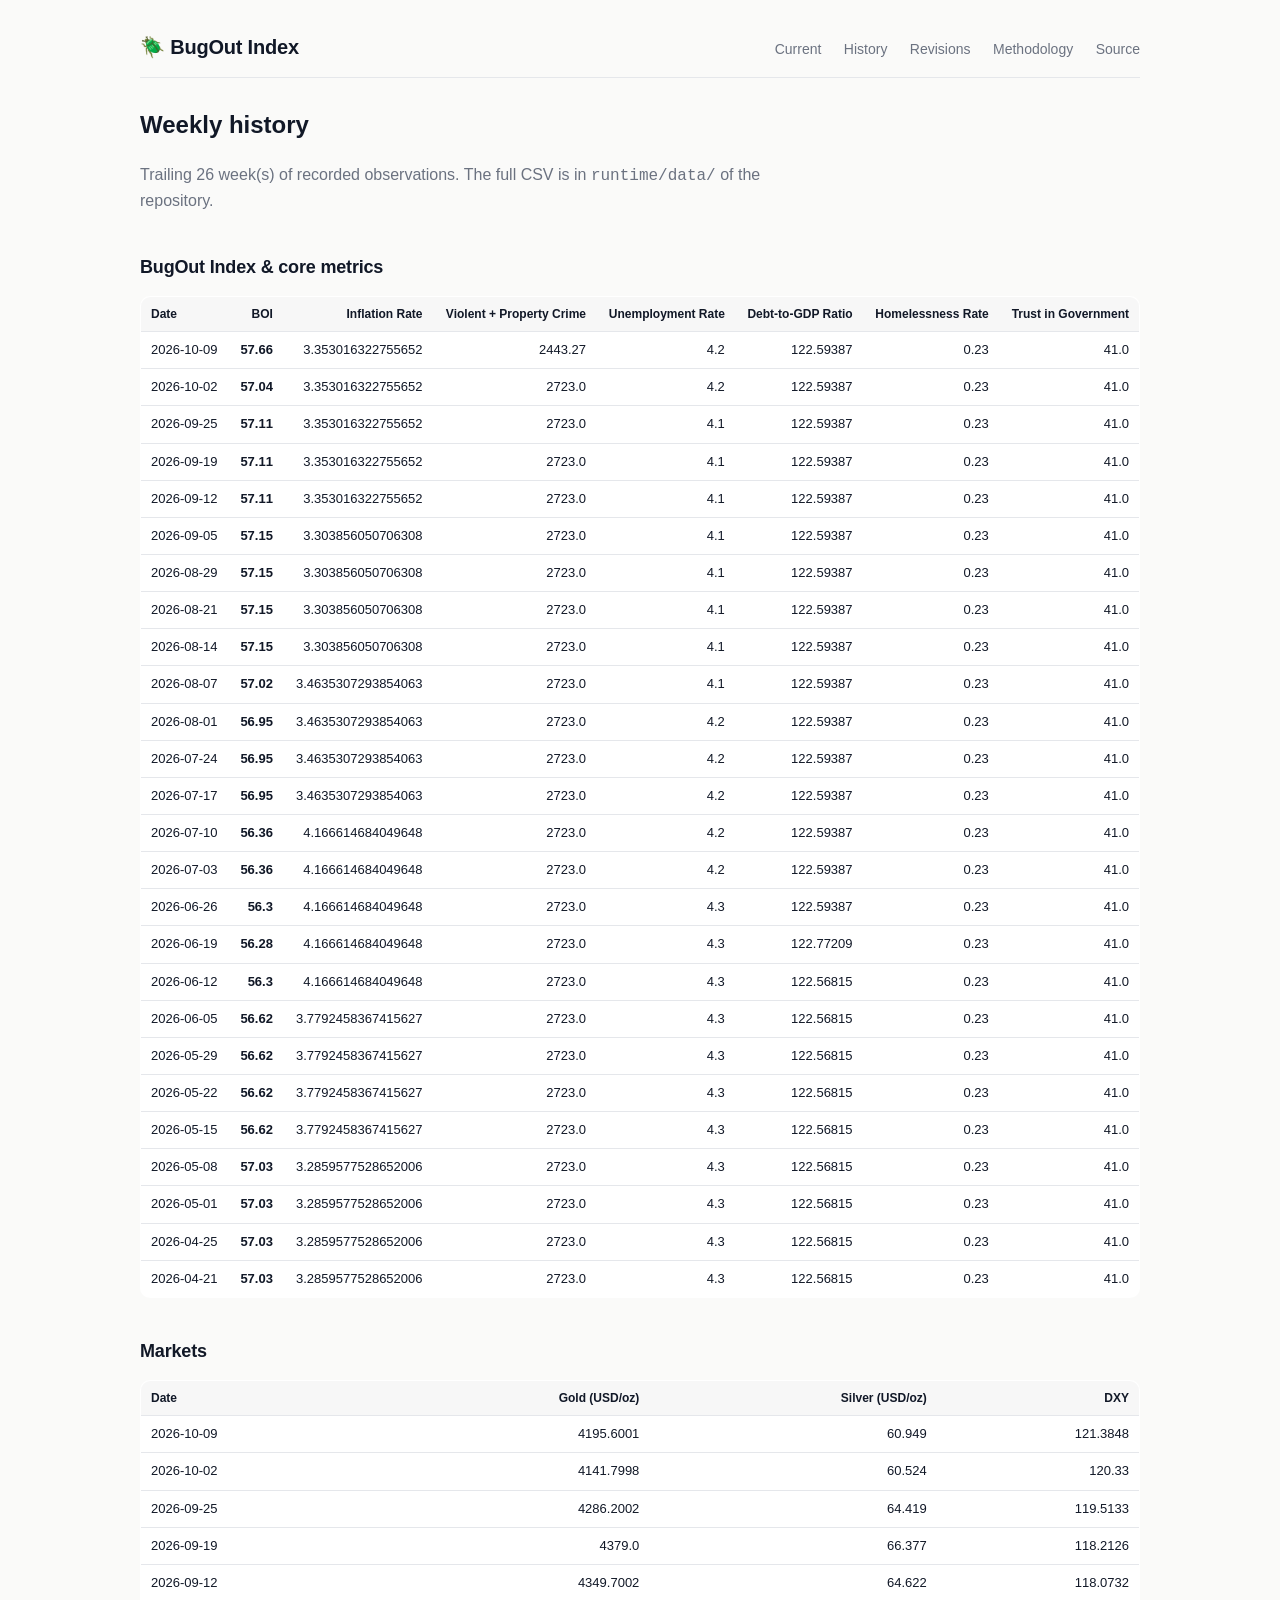
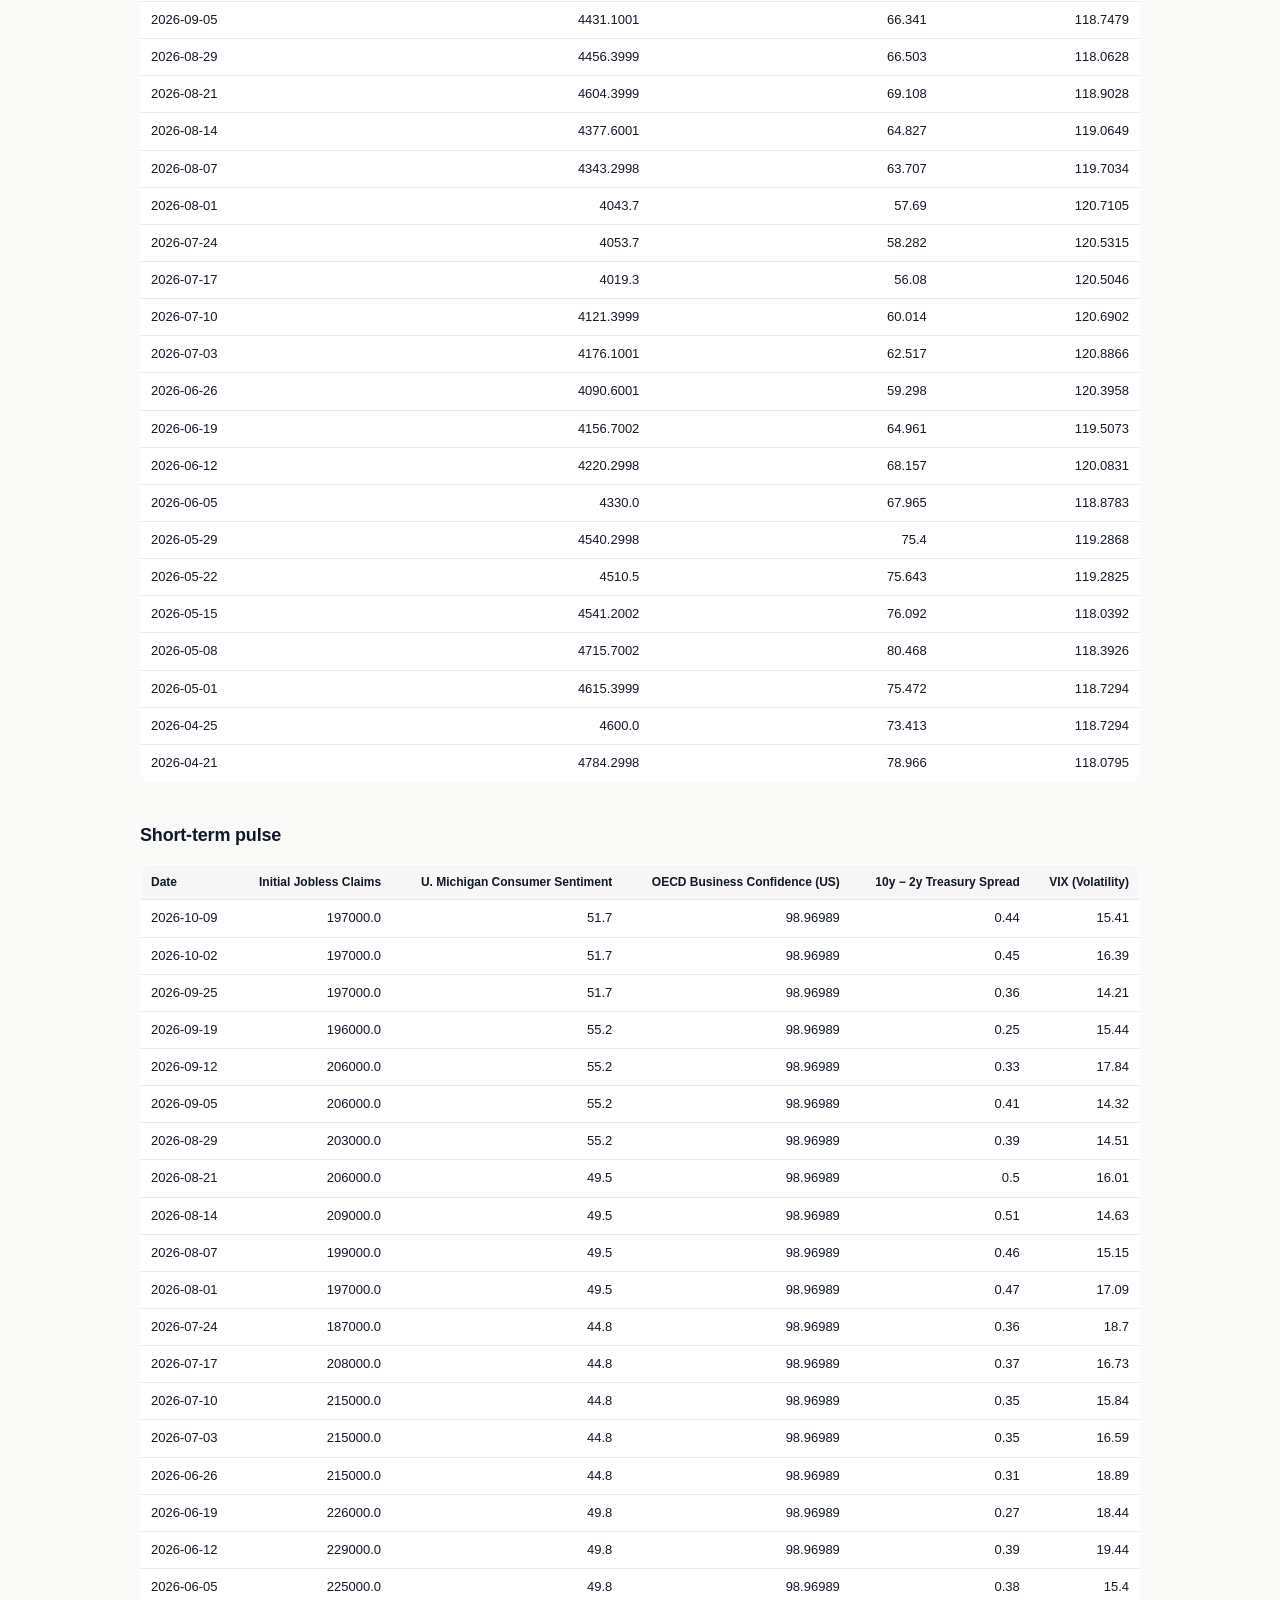
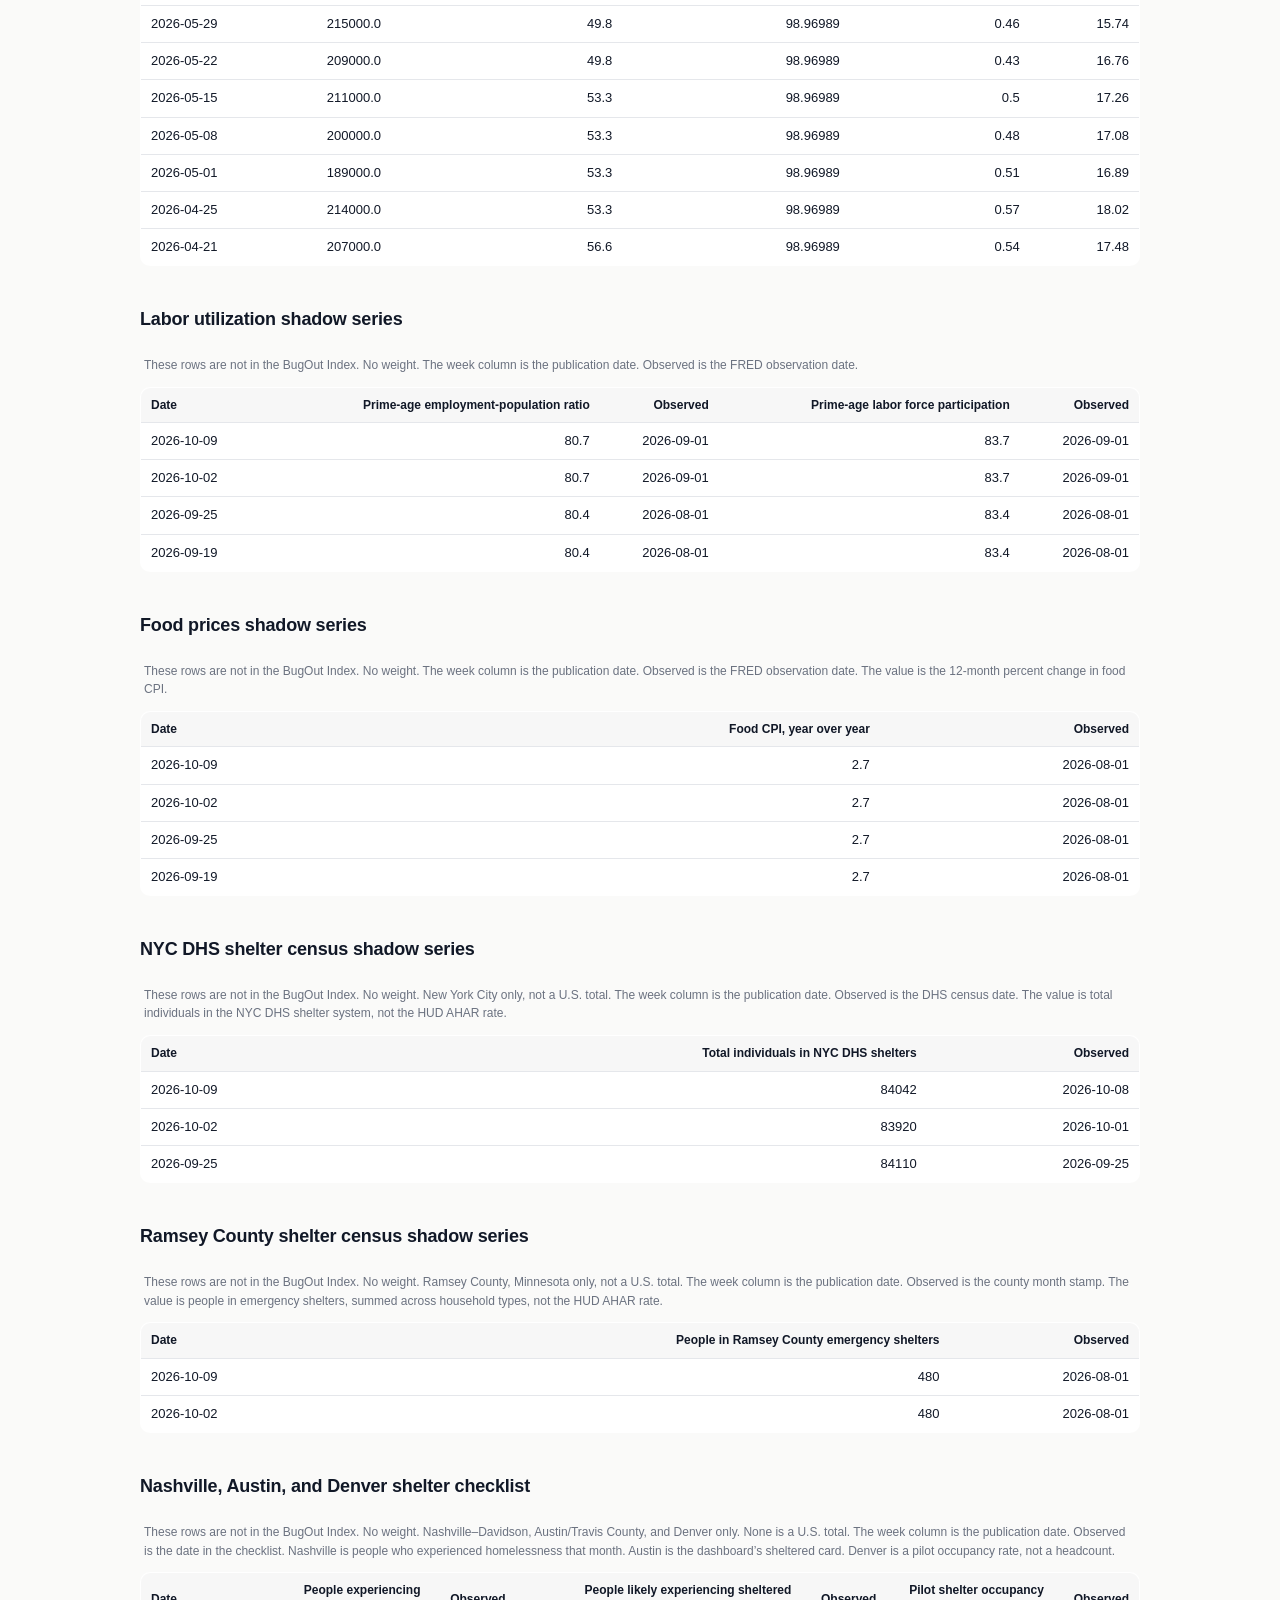
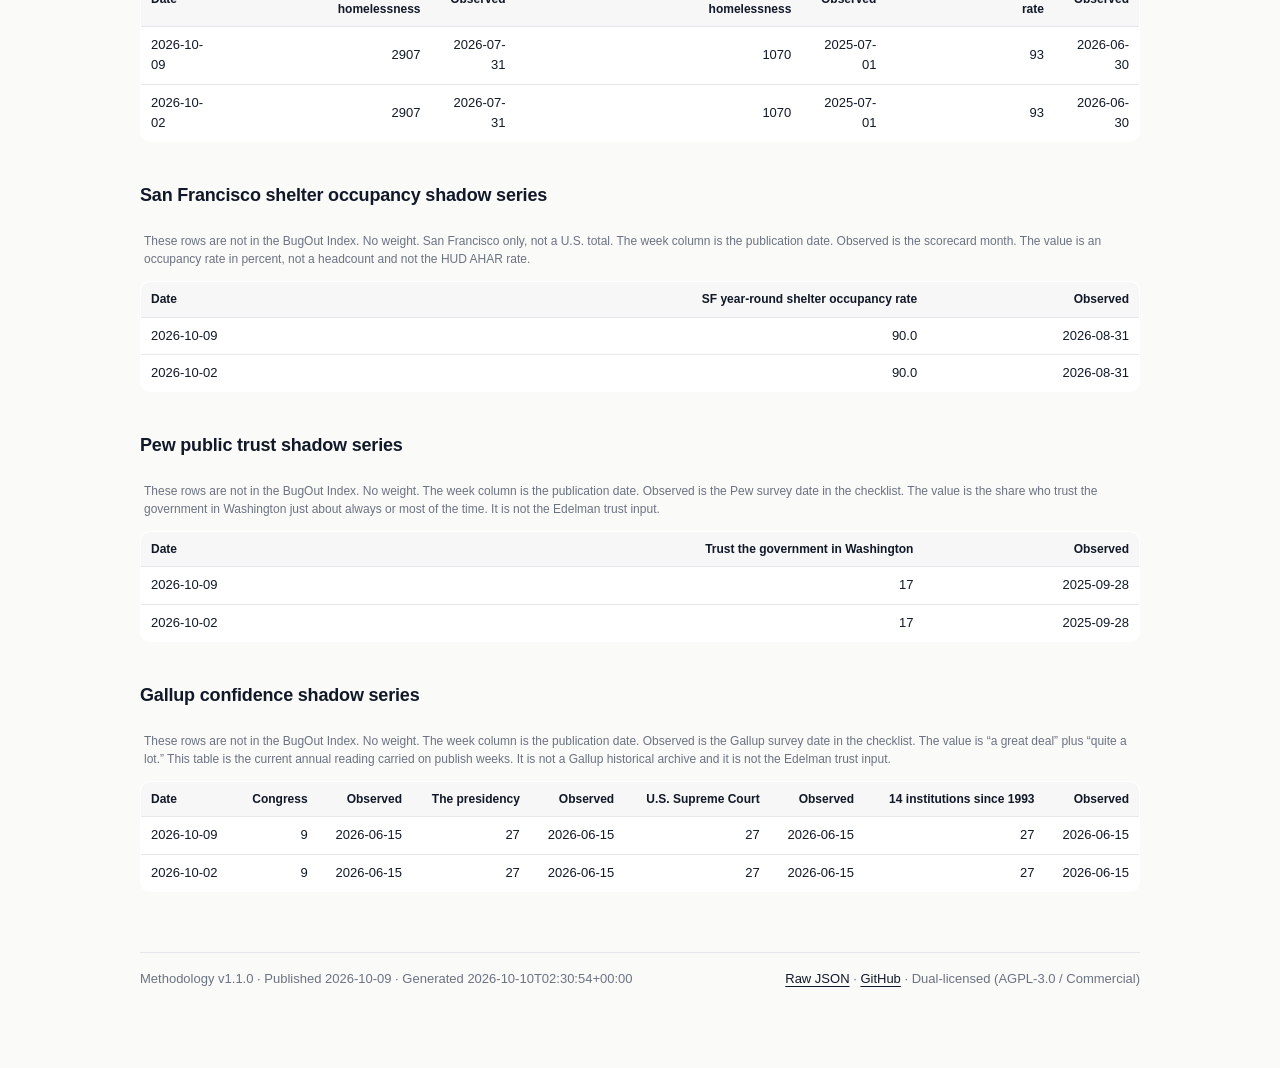
==== docs/history.html @ 93e22547 "weekly: BugOut Index update for 2026-10-09" ====
<!doctype html>
<html lang="en">
<head>
  <meta charset="utf-8">
  <meta name="viewport" content="width=device-width, initial-scale=1">
  <!-- Google tag (gtag.js) -->
  <script async src="https://www.googletagmanager.com/gtag/js?id=G-4HHEH8RGHD"></script>
  <script>
    window.dataLayer = window.dataLayer || [];
    function gtag(){dataLayer.push(arguments);}
    gtag('js', new Date());

    gtag('config', 'G-4HHEH8RGHD');
  </script>
  <title>BugOut Index — History</title>
  <meta name="description" content="The BugOut Index — a weekly directional reading of how hard six published U.S. statistics are pressing, relative to fixed endpoints. Not a forecast.">
  <link rel="stylesheet" href="./assets/style.css">
</head>
<body>
  <div class="wrap">
    <header class="site">
      <h1><a href="./index.html" style="text-decoration:none">🪲 BugOut Index</a></h1>
      <nav>
        <a href="./index.html">Current</a>
        <a href="./history.html">History</a>
        <a href="./revisions.html">Revisions</a>
        <a href="./methodology.html">Methodology</a>
        <a href="https://github.com/adammontville/bugoutindex">Source</a>
      </nav>
    </header>

<h2 style="margin-top:0">Weekly history</h2>
<p style="color:var(--muted);max-width:70ch">
  Trailing 26 week(s) of recorded observations. The full CSV is in
  <code>runtime/data/</code> of the repository.
</p>

<div class="section-title"><h3>BugOut Index &amp; core metrics</h3></div>
<div style="overflow-x:auto">
<table class="hx">
  <thead>
    <tr>
      <th>Date</th>
      <th>BOI</th>
        <th>Inflation Rate</th>
        <th>Violent + Property Crime</th>
        <th>Unemployment Rate</th>
        <th>Debt-to-GDP Ratio</th>
        <th>Homelessness Rate</th>
        <th>Trust in Government</th>
    </tr>
  </thead>
  <tbody>
      <tr>
        <td>2026-10-09</td>
        <td><strong>57.66</strong></td>
          <td>3.353016322755652</td>
          <td>2443.27</td>
          <td>4.2</td>
          <td>122.59387</td>
          <td>0.23</td>
          <td>41.0</td>
      </tr>
      <tr>
        <td>2026-10-02</td>
        <td><strong>57.04</strong></td>
          <td>3.353016322755652</td>
          <td>2723.0</td>
          <td>4.2</td>
          <td>122.59387</td>
          <td>0.23</td>
          <td>41.0</td>
      </tr>
      <tr>
        <td>2026-09-25</td>
        <td><strong>57.11</strong></td>
          <td>3.353016322755652</td>
          <td>2723.0</td>
          <td>4.1</td>
          <td>122.59387</td>
          <td>0.23</td>
          <td>41.0</td>
      </tr>
      <tr>
        <td>2026-09-19</td>
        <td><strong>57.11</strong></td>
          <td>3.353016322755652</td>
          <td>2723.0</td>
          <td>4.1</td>
          <td>122.59387</td>
          <td>0.23</td>
          <td>41.0</td>
      </tr>
      <tr>
        <td>2026-09-12</td>
        <td><strong>57.11</strong></td>
          <td>3.353016322755652</td>
          <td>2723.0</td>
          <td>4.1</td>
          <td>122.59387</td>
          <td>0.23</td>
          <td>41.0</td>
      </tr>
      <tr>
        <td>2026-09-05</td>
        <td><strong>57.15</strong></td>
          <td>3.303856050706308</td>
          <td>2723.0</td>
          <td>4.1</td>
          <td>122.59387</td>
          <td>0.23</td>
          <td>41.0</td>
      </tr>
      <tr>
        <td>2026-08-29</td>
        <td><strong>57.15</strong></td>
          <td>3.303856050706308</td>
          <td>2723.0</td>
          <td>4.1</td>
          <td>122.59387</td>
          <td>0.23</td>
          <td>41.0</td>
      </tr>
      <tr>
        <td>2026-08-21</td>
        <td><strong>57.15</strong></td>
          <td>3.303856050706308</td>
          <td>2723.0</td>
          <td>4.1</td>
          <td>122.59387</td>
          <td>0.23</td>
          <td>41.0</td>
      </tr>
      <tr>
        <td>2026-08-14</td>
        <td><strong>57.15</strong></td>
          <td>3.303856050706308</td>
          <td>2723.0</td>
          <td>4.1</td>
          <td>122.59387</td>
          <td>0.23</td>
          <td>41.0</td>
      </tr>
      <tr>
        <td>2026-08-07</td>
        <td><strong>57.02</strong></td>
          <td>3.4635307293854063</td>
          <td>2723.0</td>
          <td>4.1</td>
          <td>122.59387</td>
          <td>0.23</td>
          <td>41.0</td>
      </tr>
      <tr>
        <td>2026-08-01</td>
        <td><strong>56.95</strong></td>
          <td>3.4635307293854063</td>
          <td>2723.0</td>
          <td>4.2</td>
          <td>122.59387</td>
          <td>0.23</td>
          <td>41.0</td>
      </tr>
      <tr>
        <td>2026-07-24</td>
        <td><strong>56.95</strong></td>
          <td>3.4635307293854063</td>
          <td>2723.0</td>
          <td>4.2</td>
          <td>122.59387</td>
          <td>0.23</td>
          <td>41.0</td>
      </tr>
      <tr>
        <td>2026-07-17</td>
        <td><strong>56.95</strong></td>
          <td>3.4635307293854063</td>
          <td>2723.0</td>
          <td>4.2</td>
          <td>122.59387</td>
          <td>0.23</td>
          <td>41.0</td>
      </tr>
      <tr>
        <td>2026-07-10</td>
        <td><strong>56.36</strong></td>
          <td>4.166614684049648</td>
          <td>2723.0</td>
          <td>4.2</td>
          <td>122.59387</td>
          <td>0.23</td>
          <td>41.0</td>
      </tr>
      <tr>
        <td>2026-07-03</td>
        <td><strong>56.36</strong></td>
          <td>4.166614684049648</td>
          <td>2723.0</td>
          <td>4.2</td>
          <td>122.59387</td>
          <td>0.23</td>
          <td>41.0</td>
      </tr>
      <tr>
        <td>2026-06-26</td>
        <td><strong>56.3</strong></td>
          <td>4.166614684049648</td>
          <td>2723.0</td>
          <td>4.3</td>
          <td>122.59387</td>
          <td>0.23</td>
          <td>41.0</td>
      </tr>
      <tr>
        <td>2026-06-19</td>
        <td><strong>56.28</strong></td>
          <td>4.166614684049648</td>
          <td>2723.0</td>
          <td>4.3</td>
          <td>122.77209</td>
          <td>0.23</td>
          <td>41.0</td>
      </tr>
      <tr>
        <td>2026-06-12</td>
        <td><strong>56.3</strong></td>
          <td>4.166614684049648</td>
          <td>2723.0</td>
          <td>4.3</td>
          <td>122.56815</td>
          <td>0.23</td>
          <td>41.0</td>
      </tr>
      <tr>
        <td>2026-06-05</td>
        <td><strong>56.62</strong></td>
          <td>3.7792458367415627</td>
          <td>2723.0</td>
          <td>4.3</td>
          <td>122.56815</td>
          <td>0.23</td>
          <td>41.0</td>
      </tr>
      <tr>
        <td>2026-05-29</td>
        <td><strong>56.62</strong></td>
          <td>3.7792458367415627</td>
          <td>2723.0</td>
          <td>4.3</td>
          <td>122.56815</td>
          <td>0.23</td>
          <td>41.0</td>
      </tr>
      <tr>
        <td>2026-05-22</td>
        <td><strong>56.62</strong></td>
          <td>3.7792458367415627</td>
          <td>2723.0</td>
          <td>4.3</td>
          <td>122.56815</td>
          <td>0.23</td>
          <td>41.0</td>
      </tr>
      <tr>
        <td>2026-05-15</td>
        <td><strong>56.62</strong></td>
          <td>3.7792458367415627</td>
          <td>2723.0</td>
          <td>4.3</td>
          <td>122.56815</td>
          <td>0.23</td>
          <td>41.0</td>
      </tr>
      <tr>
        <td>2026-05-08</td>
        <td><strong>57.03</strong></td>
          <td>3.2859577528652006</td>
          <td>2723.0</td>
          <td>4.3</td>
          <td>122.56815</td>
          <td>0.23</td>
          <td>41.0</td>
      </tr>
      <tr>
        <td>2026-05-01</td>
        <td><strong>57.03</strong></td>
          <td>3.2859577528652006</td>
          <td>2723.0</td>
          <td>4.3</td>
          <td>122.56815</td>
          <td>0.23</td>
          <td>41.0</td>
      </tr>
      <tr>
        <td>2026-04-25</td>
        <td><strong>57.03</strong></td>
          <td>3.2859577528652006</td>
          <td>2723.0</td>
          <td>4.3</td>
          <td>122.56815</td>
          <td>0.23</td>
          <td>41.0</td>
      </tr>
      <tr>
        <td>2026-04-21</td>
        <td><strong>57.03</strong></td>
          <td>3.2859577528652006</td>
          <td>2723.0</td>
          <td>4.3</td>
          <td>122.56815</td>
          <td>0.23</td>
          <td>41.0</td>
      </tr>
  </tbody>
</table>
</div>

<div class="section-title"><h3>Markets</h3></div>
<div style="overflow-x:auto">
<table class="hx">
  <thead><tr><th>Date</th><th>Gold (USD/oz)</th><th>Silver (USD/oz)</th><th>DXY</th></tr></thead>
  <tbody>
      <tr>
        <td>2026-10-09</td>
        <td>4195.6001</td>
        <td>60.949</td>
        <td>121.3848</td>
      </tr>
      <tr>
        <td>2026-10-02</td>
        <td>4141.7998</td>
        <td>60.524</td>
        <td>120.33</td>
      </tr>
      <tr>
        <td>2026-09-25</td>
        <td>4286.2002</td>
        <td>64.419</td>
        <td>119.5133</td>
      </tr>
      <tr>
        <td>2026-09-19</td>
        <td>4379.0</td>
        <td>66.377</td>
        <td>118.2126</td>
      </tr>
      <tr>
        <td>2026-09-12</td>
        <td>4349.7002</td>
        <td>64.622</td>
        <td>118.0732</td>
      </tr>
      <tr>
        <td>2026-09-05</td>
        <td>4431.1001</td>
        <td>66.341</td>
        <td>118.7479</td>
      </tr>
      <tr>
        <td>2026-08-29</td>
        <td>4456.3999</td>
        <td>66.503</td>
        <td>118.0628</td>
      </tr>
      <tr>
        <td>2026-08-21</td>
        <td>4604.3999</td>
        <td>69.108</td>
        <td>118.9028</td>
      </tr>
      <tr>
        <td>2026-08-14</td>
        <td>4377.6001</td>
        <td>64.827</td>
        <td>119.0649</td>
      </tr>
      <tr>
        <td>2026-08-07</td>
        <td>4343.2998</td>
        <td>63.707</td>
        <td>119.7034</td>
      </tr>
      <tr>
        <td>2026-08-01</td>
        <td>4043.7</td>
        <td>57.69</td>
        <td>120.7105</td>
      </tr>
      <tr>
        <td>2026-07-24</td>
        <td>4053.7</td>
        <td>58.282</td>
        <td>120.5315</td>
      </tr>
      <tr>
        <td>2026-07-17</td>
        <td>4019.3</td>
        <td>56.08</td>
        <td>120.5046</td>
      </tr>
      <tr>
        <td>2026-07-10</td>
        <td>4121.3999</td>
        <td>60.014</td>
        <td>120.6902</td>
      </tr>
      <tr>
        <td>2026-07-03</td>
        <td>4176.1001</td>
        <td>62.517</td>
        <td>120.8866</td>
      </tr>
      <tr>
        <td>2026-06-26</td>
        <td>4090.6001</td>
        <td>59.298</td>
        <td>120.3958</td>
      </tr>
      <tr>
        <td>2026-06-19</td>
        <td>4156.7002</td>
        <td>64.961</td>
        <td>119.5073</td>
      </tr>
      <tr>
        <td>2026-06-12</td>
        <td>4220.2998</td>
        <td>68.157</td>
        <td>120.0831</td>
      </tr>
      <tr>
        <td>2026-06-05</td>
        <td>4330.0</td>
        <td>67.965</td>
        <td>118.8783</td>
      </tr>
      <tr>
        <td>2026-05-29</td>
        <td>4540.2998</td>
        <td>75.4</td>
        <td>119.2868</td>
      </tr>
      <tr>
        <td>2026-05-22</td>
        <td>4510.5</td>
        <td>75.643</td>
        <td>119.2825</td>
      </tr>
      <tr>
        <td>2026-05-15</td>
        <td>4541.2002</td>
        <td>76.092</td>
        <td>118.0392</td>
      </tr>
      <tr>
        <td>2026-05-08</td>
        <td>4715.7002</td>
        <td>80.468</td>
        <td>118.3926</td>
      </tr>
      <tr>
        <td>2026-05-01</td>
        <td>4615.3999</td>
        <td>75.472</td>
        <td>118.7294</td>
      </tr>
      <tr>
        <td>2026-04-25</td>
        <td>4600.0</td>
        <td>73.413</td>
        <td>118.7294</td>
      </tr>
      <tr>
        <td>2026-04-21</td>
        <td>4784.2998</td>
        <td>78.966</td>
        <td>118.0795</td>
      </tr>
  </tbody>
</table>
</div>

<div class="section-title"><h3>Short-term pulse</h3></div>
<div style="overflow-x:auto">
<table class="hx">
  <thead>
    <tr>
      <th>Date</th>
        <th>Initial Jobless Claims</th>
        <th>U. Michigan Consumer Sentiment</th>
        <th>OECD Business Confidence (US)</th>
        <th>10y − 2y Treasury Spread</th>
        <th>VIX (Volatility)</th>
    </tr>
  </thead>
  <tbody>
      <tr>
        <td>2026-10-09</td>
          <td>197000.0</td>
          <td>51.7</td>
          <td>98.96989</td>
          <td>0.44</td>
          <td>15.41</td>
      </tr>
      <tr>
        <td>2026-10-02</td>
          <td>197000.0</td>
          <td>51.7</td>
          <td>98.96989</td>
          <td>0.45</td>
          <td>16.39</td>
      </tr>
      <tr>
        <td>2026-09-25</td>
          <td>197000.0</td>
          <td>51.7</td>
          <td>98.96989</td>
          <td>0.36</td>
          <td>14.21</td>
      </tr>
      <tr>
        <td>2026-09-19</td>
          <td>196000.0</td>
          <td>55.2</td>
          <td>98.96989</td>
          <td>0.25</td>
          <td>15.44</td>
      </tr>
      <tr>
        <td>2026-09-12</td>
          <td>206000.0</td>
          <td>55.2</td>
          <td>98.96989</td>
          <td>0.33</td>
          <td>17.84</td>
      </tr>
      <tr>
        <td>2026-09-05</td>
          <td>206000.0</td>
          <td>55.2</td>
          <td>98.96989</td>
          <td>0.41</td>
          <td>14.32</td>
      </tr>
      <tr>
        <td>2026-08-29</td>
          <td>203000.0</td>
          <td>55.2</td>
          <td>98.96989</td>
          <td>0.39</td>
          <td>14.51</td>
      </tr>
      <tr>
        <td>2026-08-21</td>
          <td>206000.0</td>
          <td>49.5</td>
          <td>98.96989</td>
          <td>0.5</td>
          <td>16.01</td>
      </tr>
      <tr>
        <td>2026-08-14</td>
          <td>209000.0</td>
          <td>49.5</td>
          <td>98.96989</td>
          <td>0.51</td>
          <td>14.63</td>
      </tr>
      <tr>
        <td>2026-08-07</td>
          <td>199000.0</td>
          <td>49.5</td>
          <td>98.96989</td>
          <td>0.46</td>
          <td>15.15</td>
      </tr>
      <tr>
        <td>2026-08-01</td>
          <td>197000.0</td>
          <td>49.5</td>
          <td>98.96989</td>
          <td>0.47</td>
          <td>17.09</td>
      </tr>
      <tr>
        <td>2026-07-24</td>
          <td>187000.0</td>
          <td>44.8</td>
          <td>98.96989</td>
          <td>0.36</td>
          <td>18.7</td>
      </tr>
      <tr>
        <td>2026-07-17</td>
          <td>208000.0</td>
          <td>44.8</td>
          <td>98.96989</td>
          <td>0.37</td>
          <td>16.73</td>
      </tr>
      <tr>
        <td>2026-07-10</td>
          <td>215000.0</td>
          <td>44.8</td>
          <td>98.96989</td>
          <td>0.35</td>
          <td>15.84</td>
      </tr>
      <tr>
        <td>2026-07-03</td>
          <td>215000.0</td>
          <td>44.8</td>
          <td>98.96989</td>
          <td>0.35</td>
          <td>16.59</td>
      </tr>
      <tr>
        <td>2026-06-26</td>
          <td>215000.0</td>
          <td>44.8</td>
          <td>98.96989</td>
          <td>0.31</td>
          <td>18.89</td>
      </tr>
      <tr>
        <td>2026-06-19</td>
          <td>226000.0</td>
          <td>49.8</td>
          <td>98.96989</td>
          <td>0.27</td>
          <td>18.44</td>
      </tr>
      <tr>
        <td>2026-06-12</td>
          <td>229000.0</td>
          <td>49.8</td>
          <td>98.96989</td>
          <td>0.39</td>
          <td>19.44</td>
      </tr>
      <tr>
        <td>2026-06-05</td>
          <td>225000.0</td>
          <td>49.8</td>
          <td>98.96989</td>
          <td>0.38</td>
          <td>15.4</td>
      </tr>
      <tr>
        <td>2026-05-29</td>
          <td>215000.0</td>
          <td>49.8</td>
          <td>98.96989</td>
          <td>0.46</td>
          <td>15.74</td>
      </tr>
      <tr>
        <td>2026-05-22</td>
          <td>209000.0</td>
          <td>49.8</td>
          <td>98.96989</td>
          <td>0.43</td>
          <td>16.76</td>
      </tr>
      <tr>
        <td>2026-05-15</td>
          <td>211000.0</td>
          <td>53.3</td>
          <td>98.96989</td>
          <td>0.5</td>
          <td>17.26</td>
      </tr>
      <tr>
        <td>2026-05-08</td>
          <td>200000.0</td>
          <td>53.3</td>
          <td>98.96989</td>
          <td>0.48</td>
          <td>17.08</td>
      </tr>
      <tr>
        <td>2026-05-01</td>
          <td>189000.0</td>
          <td>53.3</td>
          <td>98.96989</td>
          <td>0.51</td>
          <td>16.89</td>
      </tr>
      <tr>
        <td>2026-04-25</td>
          <td>214000.0</td>
          <td>53.3</td>
          <td>98.96989</td>
          <td>0.57</td>
          <td>18.02</td>
      </tr>
      <tr>
        <td>2026-04-21</td>
          <td>207000.0</td>
          <td>56.6</td>
          <td>98.96989</td>
          <td>0.54</td>
          <td>17.48</td>
      </tr>
  </tbody>
</table>
</div>

<div class="section-title"><h3>Labor utilization shadow series</h3></div>
<p class="chart-caption">These rows are not in the BugOut Index. No weight. The week column is the publication date. Observed is the FRED observation date.</p>
<div style="overflow-x:auto">
<table class="hx">
  <thead>
    <tr>
      <th>Date</th>
        <th>Prime-age employment-population ratio</th>
        <th>Observed</th>
        <th>Prime-age labor force participation</th>
        <th>Observed</th>
    </tr>
  </thead>
  <tbody>
      <tr>
        <td>2026-10-09</td>
          <td>80.7</td>
          <td>2026-09-01</td>
          <td>83.7</td>
          <td>2026-09-01</td>
      </tr>
      <tr>
        <td>2026-10-02</td>
          <td>80.7</td>
          <td>2026-09-01</td>
          <td>83.7</td>
          <td>2026-09-01</td>
      </tr>
      <tr>
        <td>2026-09-25</td>
          <td>80.4</td>
          <td>2026-08-01</td>
          <td>83.4</td>
          <td>2026-08-01</td>
      </tr>
      <tr>
        <td>2026-09-19</td>
          <td>80.4</td>
          <td>2026-08-01</td>
          <td>83.4</td>
          <td>2026-08-01</td>
      </tr>
  </tbody>
</table>
</div>

<div class="section-title"><h3>Food prices shadow series</h3></div>
<p class="chart-caption">These rows are not in the BugOut Index. No weight. The week column is the publication date. Observed is the FRED observation date. The value is the 12-month percent change in food CPI.</p>
<div style="overflow-x:auto">
<table class="hx">
  <thead>
    <tr>
      <th>Date</th>
        <th>Food CPI, year over year</th>
        <th>Observed</th>
    </tr>
  </thead>
  <tbody>
      <tr>
        <td>2026-10-09</td>
          <td>2.7</td>
          <td>2026-08-01</td>
      </tr>
      <tr>
        <td>2026-10-02</td>
          <td>2.7</td>
          <td>2026-08-01</td>
      </tr>
      <tr>
        <td>2026-09-25</td>
          <td>2.7</td>
          <td>2026-08-01</td>
      </tr>
      <tr>
        <td>2026-09-19</td>
          <td>2.7</td>
          <td>2026-08-01</td>
      </tr>
  </tbody>
</table>
</div>

<div class="section-title"><h3>NYC DHS shelter census shadow series</h3></div>
<p class="chart-caption">These rows are not in the BugOut Index. No weight. New York City only, not a U.S. total. The week column is the publication date. Observed is the DHS census date. The value is total individuals in the NYC DHS shelter system, not the HUD AHAR rate.</p>
<div style="overflow-x:auto">
<table class="hx">
  <thead>
    <tr>
      <th>Date</th>
        <th>Total individuals in NYC DHS shelters</th>
        <th>Observed</th>
    </tr>
  </thead>
  <tbody>
      <tr>
        <td>2026-10-09</td>
          <td>84042</td>
          <td>2026-10-08</td>
      </tr>
      <tr>
        <td>2026-10-02</td>
          <td>83920</td>
          <td>2026-10-01</td>
      </tr>
      <tr>
        <td>2026-09-25</td>
          <td>84110</td>
          <td>2026-09-25</td>
      </tr>
  </tbody>
</table>
</div>

<div class="section-title"><h3>Ramsey County shelter census shadow series</h3></div>
<p class="chart-caption">These rows are not in the BugOut Index. No weight. Ramsey County, Minnesota only, not a U.S. total. The week column is the publication date. Observed is the county month stamp. The value is people in emergency shelters, summed across household types, not the HUD AHAR rate.</p>
<div style="overflow-x:auto">
<table class="hx">
  <thead>
    <tr>
      <th>Date</th>
        <th>People in Ramsey County emergency shelters</th>
        <th>Observed</th>
    </tr>
  </thead>
  <tbody>
      <tr>
        <td>2026-10-09</td>
          <td>480</td>
          <td>2026-08-01</td>
      </tr>
      <tr>
        <td>2026-10-02</td>
          <td>480</td>
          <td>2026-08-01</td>
      </tr>
  </tbody>
</table>
</div>

<div class="section-title"><h3>Nashville, Austin, and Denver shelter checklist</h3></div>
<p class="chart-caption">These rows are not in the BugOut Index. No weight. Nashville–Davidson, Austin/Travis County, and Denver only. None is a U.S. total. The week column is the publication date. Observed is the date in the checklist. Nashville is people who experienced homelessness that month. Austin is the dashboard’s sheltered card. Denver is a pilot occupancy rate, not a headcount.</p>
<div style="overflow-x:auto">
<table class="hx">
  <thead>
    <tr>
      <th>Date</th>
        <th>People experiencing homelessness</th>
        <th>Observed</th>
        <th>People likely experiencing sheltered homelessness</th>
        <th>Observed</th>
        <th>Pilot shelter occupancy rate</th>
        <th>Observed</th>
    </tr>
  </thead>
  <tbody>
      <tr>
        <td>2026-10-09</td>
          <td>2907</td>
          <td>2026-07-31</td>
          <td>1070</td>
          <td>2025-07-01</td>
          <td>93</td>
          <td>2026-06-30</td>
      </tr>
      <tr>
        <td>2026-10-02</td>
          <td>2907</td>
          <td>2026-07-31</td>
          <td>1070</td>
          <td>2025-07-01</td>
          <td>93</td>
          <td>2026-06-30</td>
      </tr>
  </tbody>
</table>
</div>

<div class="section-title"><h3>San Francisco shelter occupancy shadow series</h3></div>
<p class="chart-caption">These rows are not in the BugOut Index. No weight. San Francisco only, not a U.S. total. The week column is the publication date. Observed is the scorecard month. The value is an occupancy rate in percent, not a headcount and not the HUD AHAR rate.</p>
<div style="overflow-x:auto">
<table class="hx">
  <thead>
    <tr>
      <th>Date</th>
        <th>SF year-round shelter occupancy rate</th>
        <th>Observed</th>
    </tr>
  </thead>
  <tbody>
      <tr>
        <td>2026-10-09</td>
          <td>90.0</td>
          <td>2026-08-31</td>
      </tr>
      <tr>
        <td>2026-10-02</td>
          <td>90.0</td>
          <td>2026-08-31</td>
      </tr>
  </tbody>
</table>
</div>

<div class="section-title"><h3>Pew public trust shadow series</h3></div>
<p class="chart-caption">These rows are not in the BugOut Index. No weight. The week column is the publication date. Observed is the Pew survey date in the checklist. The value is the share who trust the government in Washington just about always or most of the time. It is not the Edelman trust input.</p>
<div style="overflow-x:auto">
<table class="hx">
  <thead>
    <tr>
      <th>Date</th>
        <th>Trust the government in Washington</th>
        <th>Observed</th>
    </tr>
  </thead>
  <tbody>
      <tr>
        <td>2026-10-09</td>
          <td>17</td>
          <td>2025-09-28</td>
      </tr>
      <tr>
        <td>2026-10-02</td>
          <td>17</td>
          <td>2025-09-28</td>
      </tr>
  </tbody>
</table>
</div>

<div class="section-title"><h3>Gallup confidence shadow series</h3></div>
<p class="chart-caption">These rows are not in the BugOut Index. No weight. The week column is the publication date. Observed is the Gallup survey date in the checklist. The value is “a great deal” plus “quite a lot.” This table is the current annual reading carried on publish weeks. It is not a Gallup historical archive and it is not the Edelman trust input.</p>
<div style="overflow-x:auto">
<table class="hx">
  <thead>
    <tr>
      <th>Date</th>
        <th>Congress</th>
        <th>Observed</th>
        <th>The presidency</th>
        <th>Observed</th>
        <th>U.S. Supreme Court</th>
        <th>Observed</th>
        <th>14 institutions since 1993</th>
        <th>Observed</th>
    </tr>
  </thead>
  <tbody>
      <tr>
        <td>2026-10-09</td>
          <td>9</td>
          <td>2026-06-15</td>
          <td>27</td>
          <td>2026-06-15</td>
          <td>27</td>
          <td>2026-06-15</td>
          <td>27</td>
          <td>2026-06-15</td>
      </tr>
      <tr>
        <td>2026-10-02</td>
          <td>9</td>
          <td>2026-06-15</td>
          <td>27</td>
          <td>2026-06-15</td>
          <td>27</td>
          <td>2026-06-15</td>
          <td>27</td>
          <td>2026-06-15</td>
      </tr>
  </tbody>
</table>
</div>

    <footer>
      <div>
        Methodology v1.1.0 ·
        Published 2026-10-09 ·
        Generated 2026-10-10T02:30:54+00:00
      </div>
      <div>
        <a href="./data/latest.json">Raw JSON</a> ·
        <a href="https://github.com/adammontville/bugoutindex">GitHub</a> ·
        Dual-licensed (AGPL-3.0 / Commercial)
      </div>
    </footer>
  </div>
</body>
</html>
---- docs/assets/style.css ----
/* BugOut Index — minimal, print-friendly styles. No JS, no trackers. */
:root {
  --ink: #111827;
  --muted: #6b7280;
  --line: #e5e7eb;
  --bg: #fafaf9;
  --card: #ffffff;
  --accent: #111827;
  --high: #27ae60;
  --moderate: #f1c40f;
  --low: #e67e22;
  --critical: #c0392b;
}
@media (prefers-color-scheme: dark) {
  :root {
    --ink: #f3f4f6;
    --muted: #9ca3af;
    --line: #374151;
    --bg: #0b0f14;
    --card: #111827;
    --accent: #f3f4f6;
  }

  /* Gauge score, caption, and dial ticks are SVG presentation attributes
     (fill="#111" / fill="#6b7280"), so they ignore the tokens above.
     Author fill overrides those attributes and follows the same dark palette.
     Light mode is unchanged: the attributes stay in effect. */
  .hero svg text {
    fill: var(--muted);
  }
  .hero svg text[font-size="56"] {
    fill: var(--ink);
  }
}

* { box-sizing: border-box; }
html, body { margin: 0; padding: 0; }
body {
  font: 16px/1.55 -apple-system, BlinkMacSystemFont, "Segoe UI", Roboto, Oxygen, Ubuntu, sans-serif;
  color: var(--ink);
  background: var(--bg);
}
a { color: var(--ink); text-decoration: underline; text-underline-offset: 3px; }
a:hover { text-decoration-thickness: 2px; }

.wrap { max-width: 1040px; margin: 0 auto; padding: 32px 20px 80px; }

header.site {
  display: flex; justify-content: space-between; align-items: baseline;
  border-bottom: 1px solid var(--line); padding-bottom: 14px; margin-bottom: 28px;
}
header.site h1 { font-size: 20px; margin: 0; letter-spacing: -0.01em; }
header.site nav a { margin-left: 18px; color: var(--muted); text-decoration: none; font-size: 14px; }
header.site nav a:hover { color: var(--ink); }

.hero {
  background: var(--card); border: 1px solid var(--line); border-radius: 14px;
  padding: 28px; display: grid; grid-template-columns: 1fr 1.3fr; gap: 28px;
  align-items: center;
}
.hero .label { color: var(--muted); font-size: 13px; letter-spacing: 0.02em; text-transform: uppercase; }
.hero h2 { margin: 6px 0 4px; font-size: 36px; line-height: 1.1; letter-spacing: -0.02em; }
.hero .sub { color: var(--muted); font-size: 14px; }
.hero .delta { margin-top: 10px; font-size: 13px; color: var(--muted); }
.hero .delta strong { color: var(--ink); }

.band { display: inline-block; font-weight: 600; padding: 2px 10px; border-radius: 999px;
        font-size: 12px; letter-spacing: 0.02em; text-transform: uppercase; margin-top: 12px; }
.band.high     { background: rgba(39,174,96,0.12); color: var(--high); }
.band.moderate { background: rgba(241,196,15,0.15); color: #a88b06; }
.band.low      { background: rgba(230,126,34,0.15); color: var(--low); }
.band.critical { background: rgba(192,57,43,0.15); color: var(--critical); }

@media (max-width: 720px) {
  .hero { grid-template-columns: 1fr; }
}

.section-title {
  display: flex; justify-content: space-between; align-items: baseline;
  margin: 40px 0 14px;
}
.section-title h3 { font-size: 18px; margin: 0; letter-spacing: -0.01em; }
.section-title .hint { color: var(--muted); font-size: 13px; }

.grid { display: grid; gap: 14px; }
.grid.metrics { grid-template-columns: repeat(3, 1fr); }
.grid.markets { grid-template-columns: repeat(3, 1fr); }
.grid.pulse   { grid-template-columns: repeat(5, 1fr); }
.grid.labor   { grid-template-columns: repeat(2, 1fr); }
.grid.food    { grid-template-columns: repeat(2, 1fr); }
.grid.nyc     { grid-template-columns: repeat(2, 1fr); }
.grid.pew     { grid-template-columns: repeat(2, 1fr); }
.grid.gallup  { grid-template-columns: repeat(4, 1fr); }
@media (max-width: 820px) {
  .section-title { flex-direction: column; align-items: flex-start; gap: 6px; }
  .grid.metrics { grid-template-columns: repeat(2, 1fr); }
  .grid.pulse   { grid-template-columns: repeat(2, 1fr); }
  .grid.labor, .grid.food, .grid.nyc, .grid.pew { grid-template-columns: 1fr; }
  .grid.gallup { grid-template-columns: repeat(2, 1fr); }
}
@media (max-width: 520px) {
  .grid.metrics, .grid.markets, .grid.pulse, .grid.labor, .grid.food, .grid.nyc, .grid.pew, .grid.gallup { grid-template-columns: 1fr; }
}

.tile {
  background: var(--card); border: 1px solid var(--line); border-radius: 12px;
  padding: 16px;
}
.tile .k { color: var(--muted); font-size: 12px; letter-spacing: 0.02em; text-transform: uppercase; }
.tile .v { font-size: 24px; font-weight: 700; letter-spacing: -0.01em; margin: 4px 0; }
.tile .u { color: var(--muted); font-size: 12px; font-weight: 500; margin-left: 4px; }
.tile .meta { color: var(--muted); font-size: 12px; margin-top: 8px; display: flex; justify-content: space-between; gap: 8px; flex-wrap: wrap; }
.tile .meta > span { overflow: hidden; text-overflow: ellipsis; white-space: nowrap; }
.tile .age { color: var(--muted); font-size: 12px; margin-top: 8px; line-height: 1.4; overflow-wrap: anywhere; }
.tile.stale { border-color: var(--critical); }
.badge-stale {
  display: inline-block; margin-left: 6px; padding: 1px 6px; border-radius: 999px;
  background: rgba(192, 57, 43, 0.12); color: var(--critical); font-weight: 700;
  letter-spacing: 0.04em; text-transform: uppercase; font-size: 10px; vertical-align: middle;
}
.week-note {
  margin-top: 16px; background: var(--card); border: 1px solid var(--line);
  border-radius: 12px; padding: 16px 18px;
}
.week-note h3 { margin: 0 0 8px; font-size: 16px; letter-spacing: -0.01em; }
.week-note p { margin: 0 0 10px; font-size: 15px; max-width: 78ch; }
.week-note p.disclaimer { margin-bottom: 0; color: var(--muted); }
.tile svg.sparkline { display: block; width: 100%; height: 32px; margin-top: 10px; }

.tile .delta-up   { color: var(--high); }
.tile .delta-down { color: var(--critical); }

.norm-bar { margin-top: 8px; height: 4px; background: var(--line); border-radius: 999px; overflow: hidden; }
.norm-bar > span { display: block; height: 100%; background: var(--ink); }

footer { margin-top: 60px; color: var(--muted); font-size: 13px; border-top: 1px solid var(--line);
         padding-top: 16px; display: flex; justify-content: space-between; flex-wrap: wrap; gap: 12px; }

pre.json { background: var(--card); border: 1px solid var(--line); padding: 12px; border-radius: 8px;
           overflow-x: auto; font-size: 12px; }

table.hx { width: 100%; border-collapse: collapse; font-size: 13px; background: var(--card);
           border: 1px solid var(--line); border-radius: 10px; overflow: hidden; }
table.hx th, table.hx td { padding: 8px 10px; border-bottom: 1px solid var(--line); text-align: right; }
table.hx th:first-child, table.hx td:first-child { text-align: left; }
table.hx thead th { background: rgba(0,0,0,0.03); font-weight: 600; font-size: 12px; }

.chart-card {
  background: var(--card); border: 1px solid var(--line); border-radius: 12px;
  padding: 16px; margin-bottom: 8px; overflow-x: auto;
}
.chart-card svg.chart-multiline { display: block; width: 100%; height: auto; max-width: 100%; }
.chart-caption { color: var(--muted); font-size: 12px; padding: 8px 4px 0; }
.rev-callout {
  margin: -4px 0 16px; padding: 10px 14px; font-size: 13px;
  background: var(--card); border: 1px solid var(--line); border-left: 3px solid var(--moderate);
  border-radius: 8px; color: var(--muted);
}
details.rev-table { margin: 8px 0 24px; }
details.rev-table > summary {
  cursor: pointer; color: var(--muted); font-size: 13px; padding: 6px 0; user-select: none;
}
details.rev-table[open] > summary { margin-bottom: 8px; }

@media print {
  body { background: white; }
  .hero, .tile, table.hx { border-color: #ccc; }
  header.site nav, footer a { display: none; }
}
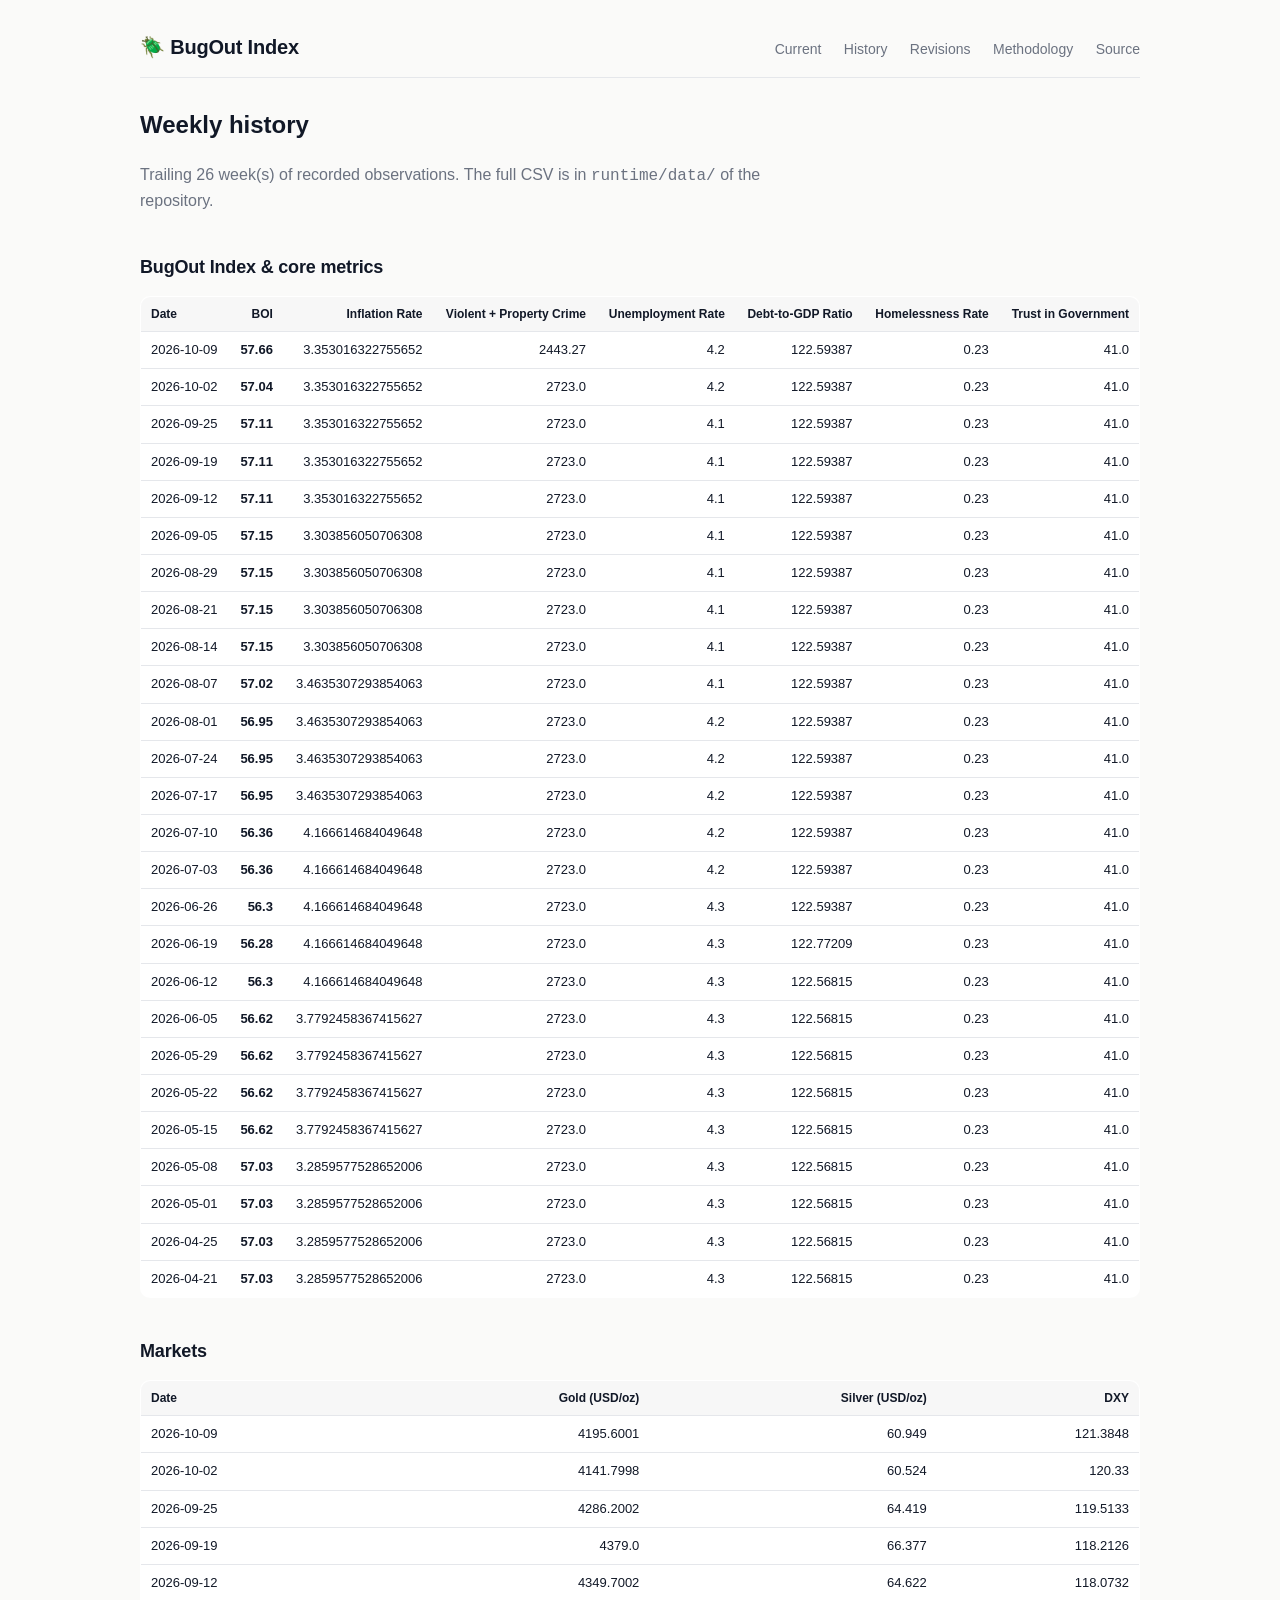
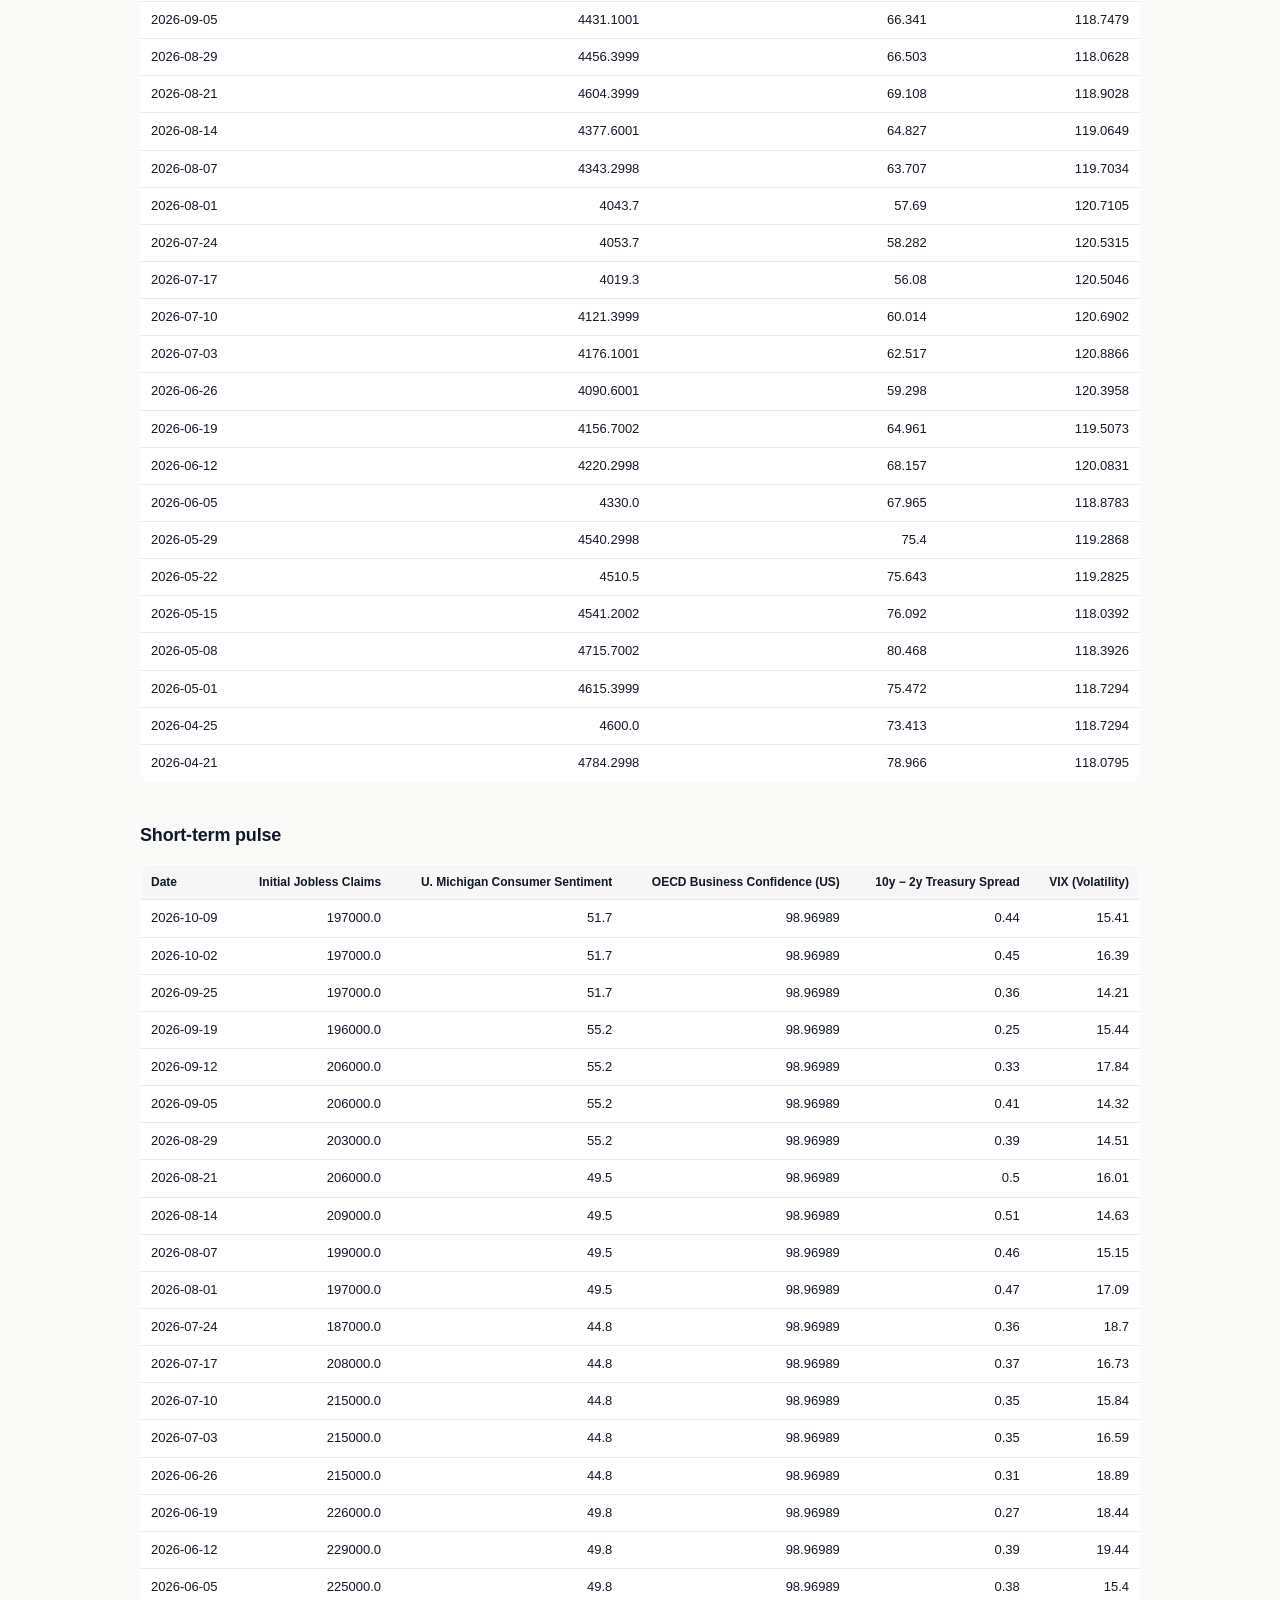
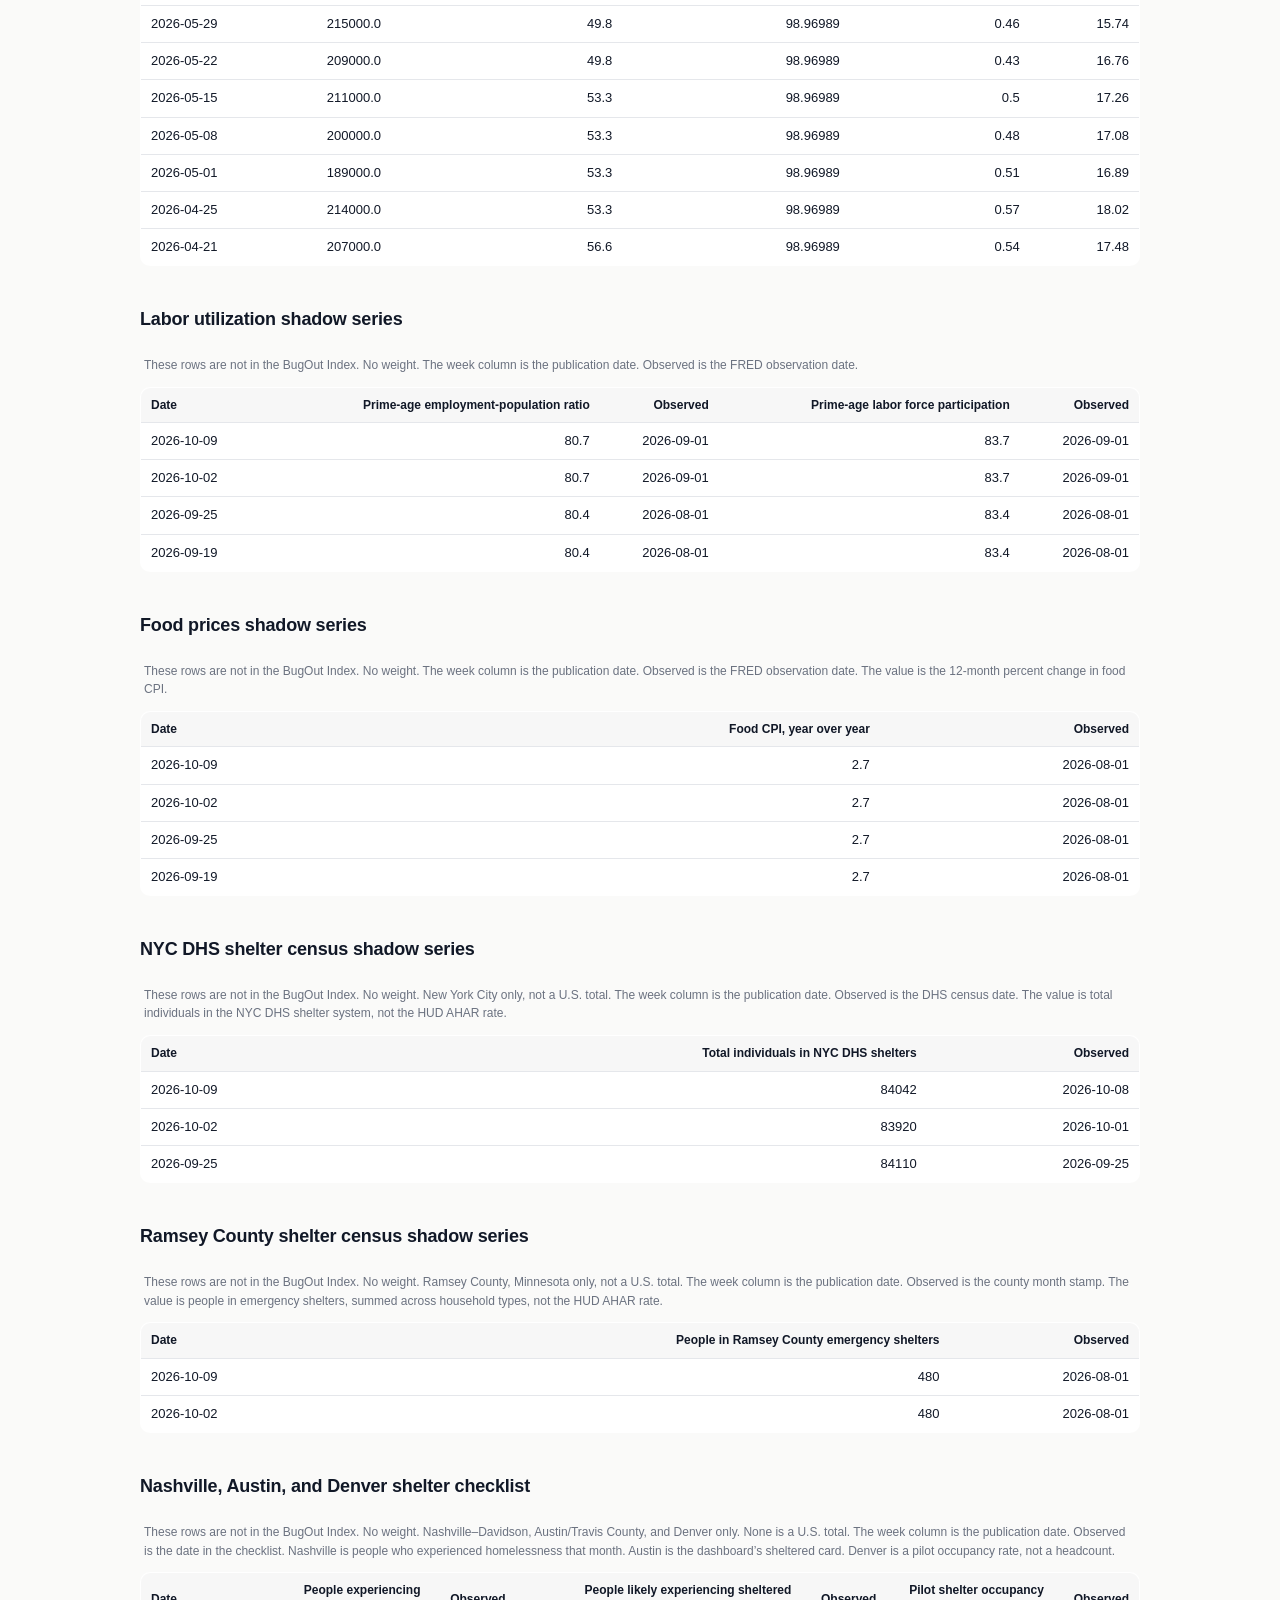
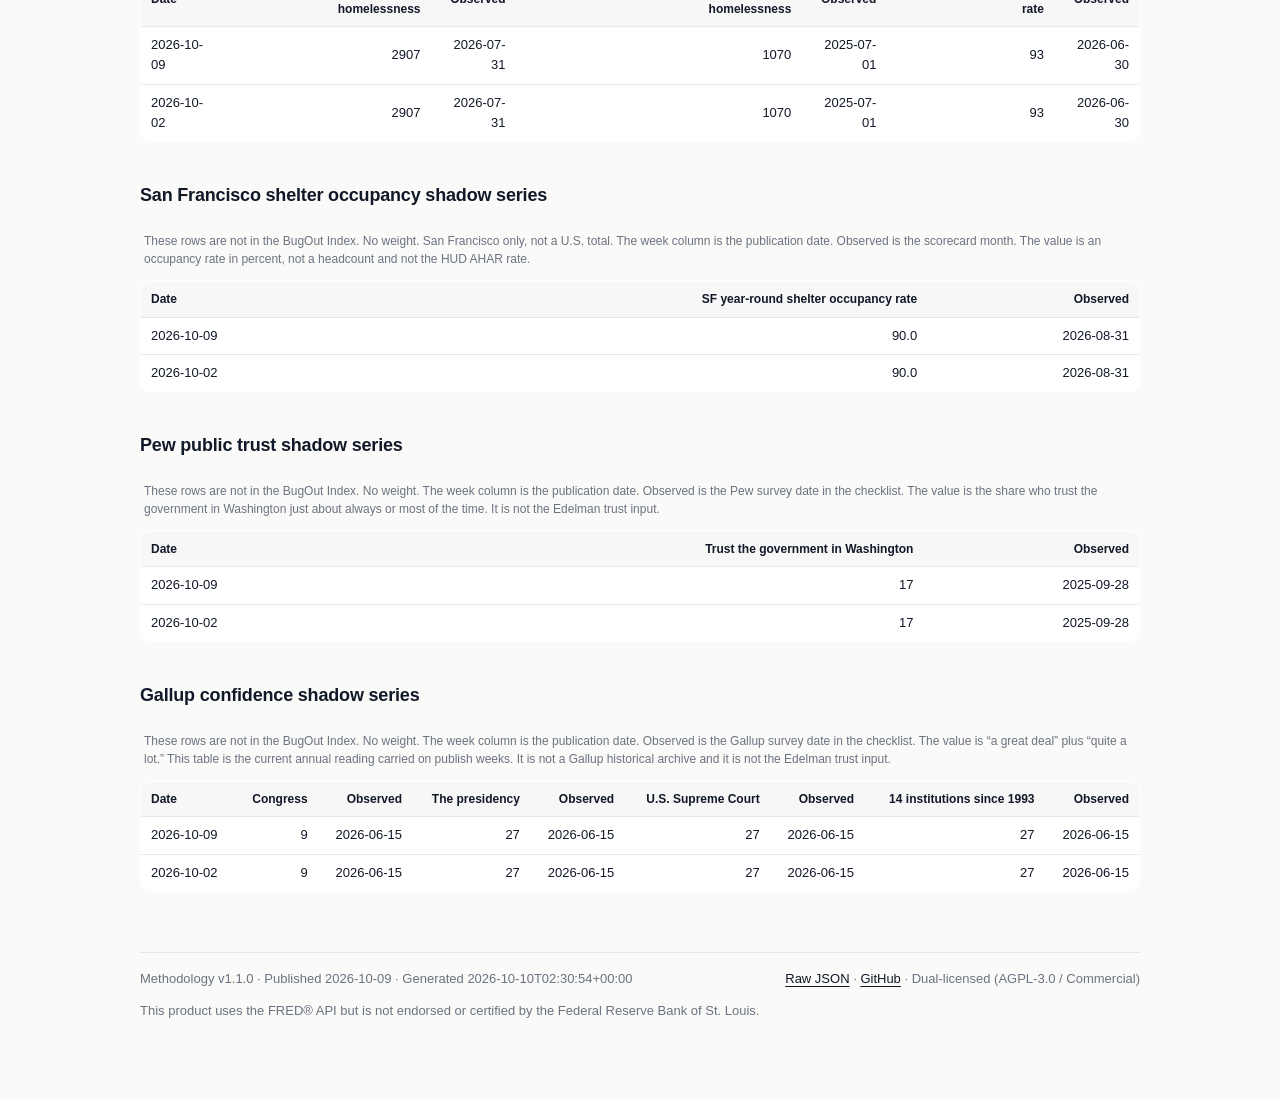
==== commit 45f7bb89: "Add the FRED footer line and the site favicon. The shared page template carries the old viewer's non" ====
--- a/docs/history.html
+++ b/docs/history.html
@@ -14,6 +14,7 @@
   </script>
   <title>BugOut Index — History</title>
   <meta name="description" content="The BugOut Index — a weekly directional reading of how hard six published U.S. statistics are pressing, relative to fixed endpoints. Not a forecast.">
+  <link rel="icon" href="./favicon.ico" sizes="any">
   <link rel="stylesheet" href="./assets/style.css">
 </head>
 <body>
@@ -990,6 +991,7 @@
         <a href="https://github.com/adammontville/bugoutindex">GitHub</a> ·
         Dual-licensed (AGPL-3.0 / Commercial)
       </div>
+      <div>This product uses the FRED® API but is not endorsed or certified by the Federal Reserve Bank of St. Louis.</div>
     </footer>
   </div>
 </body>
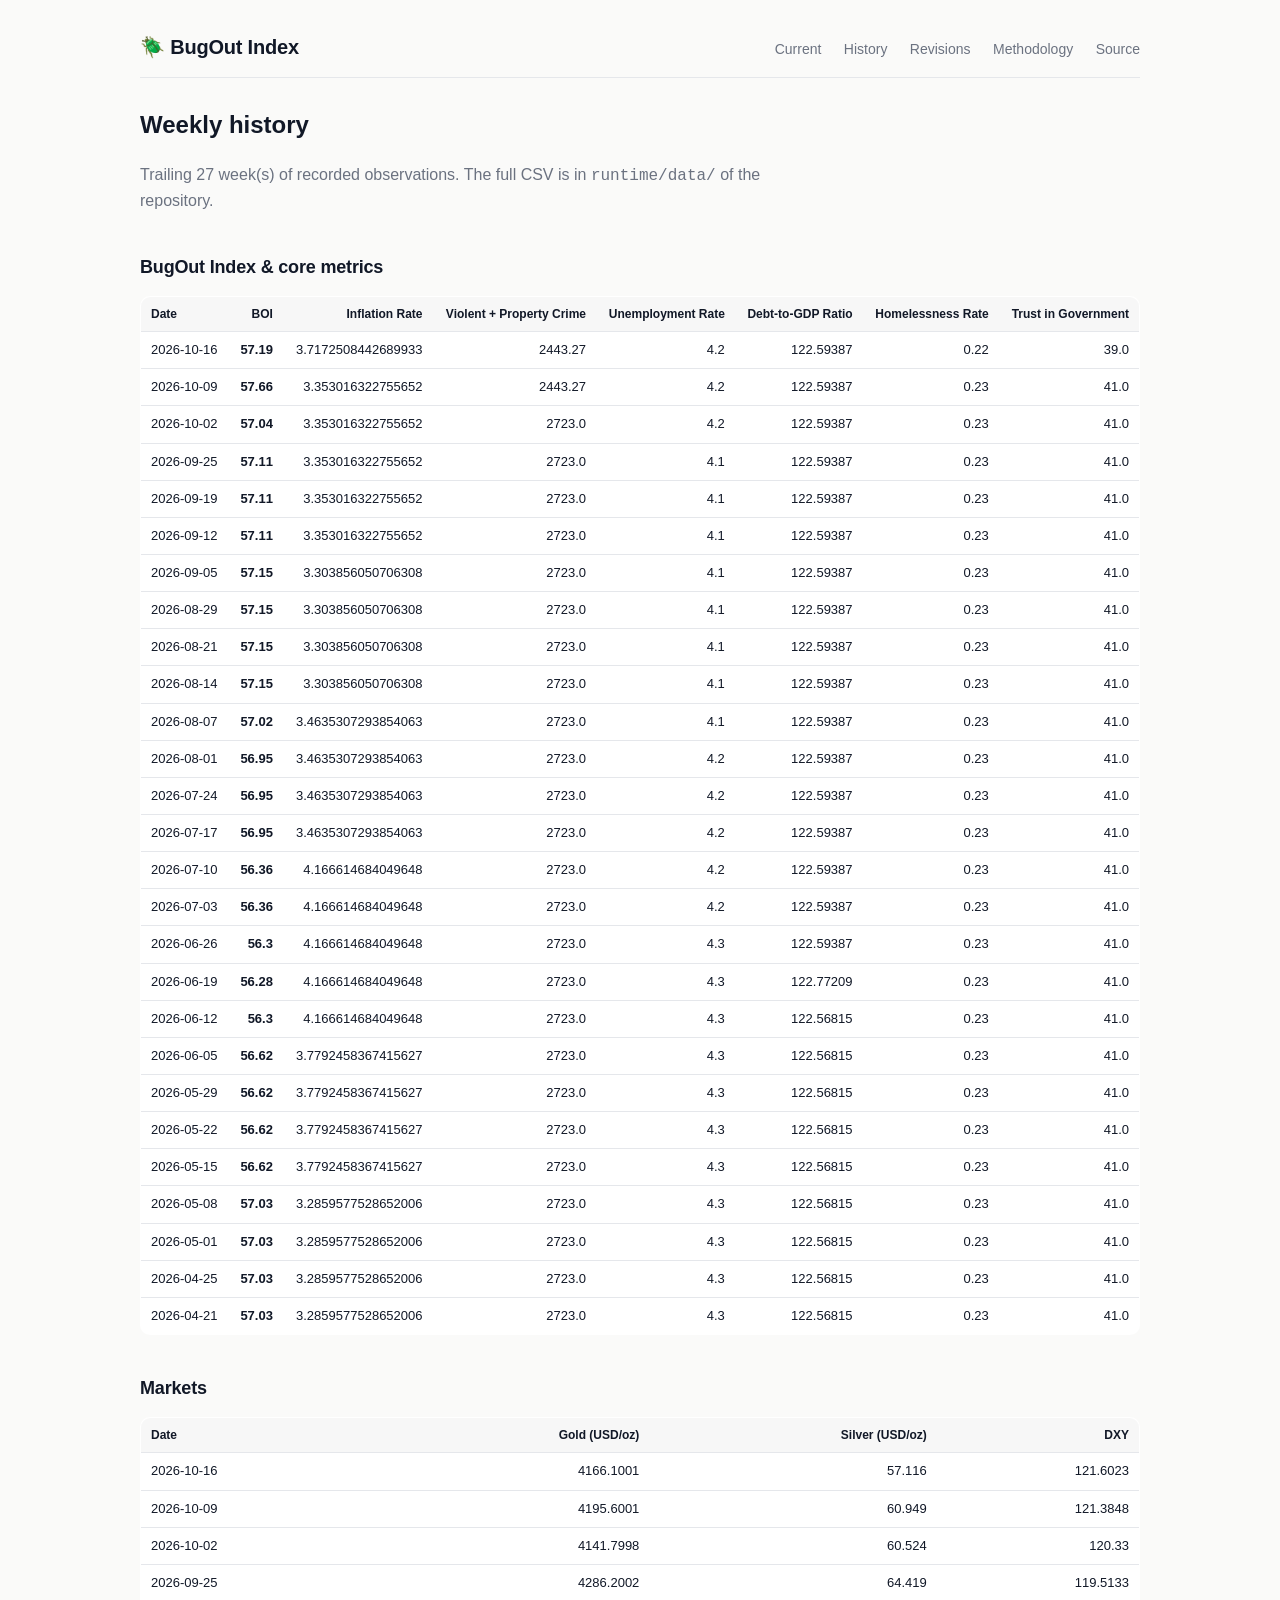
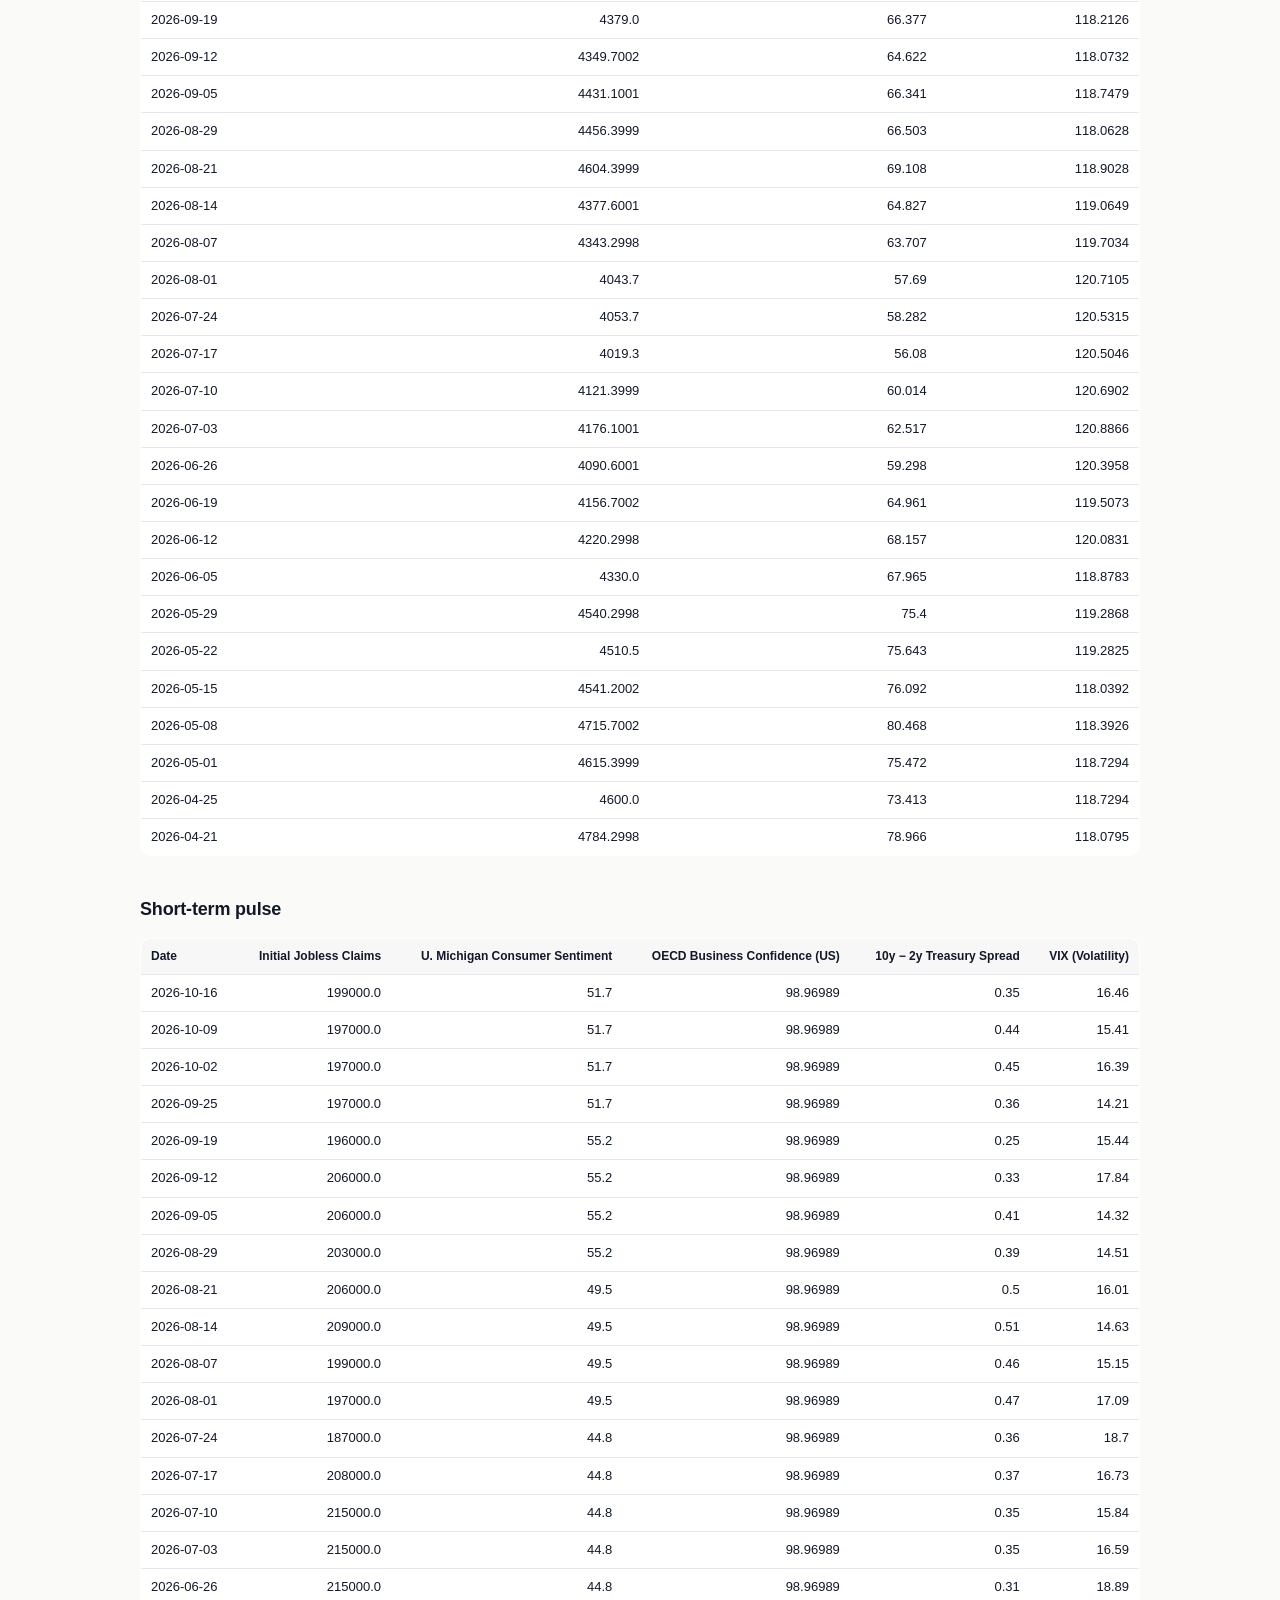
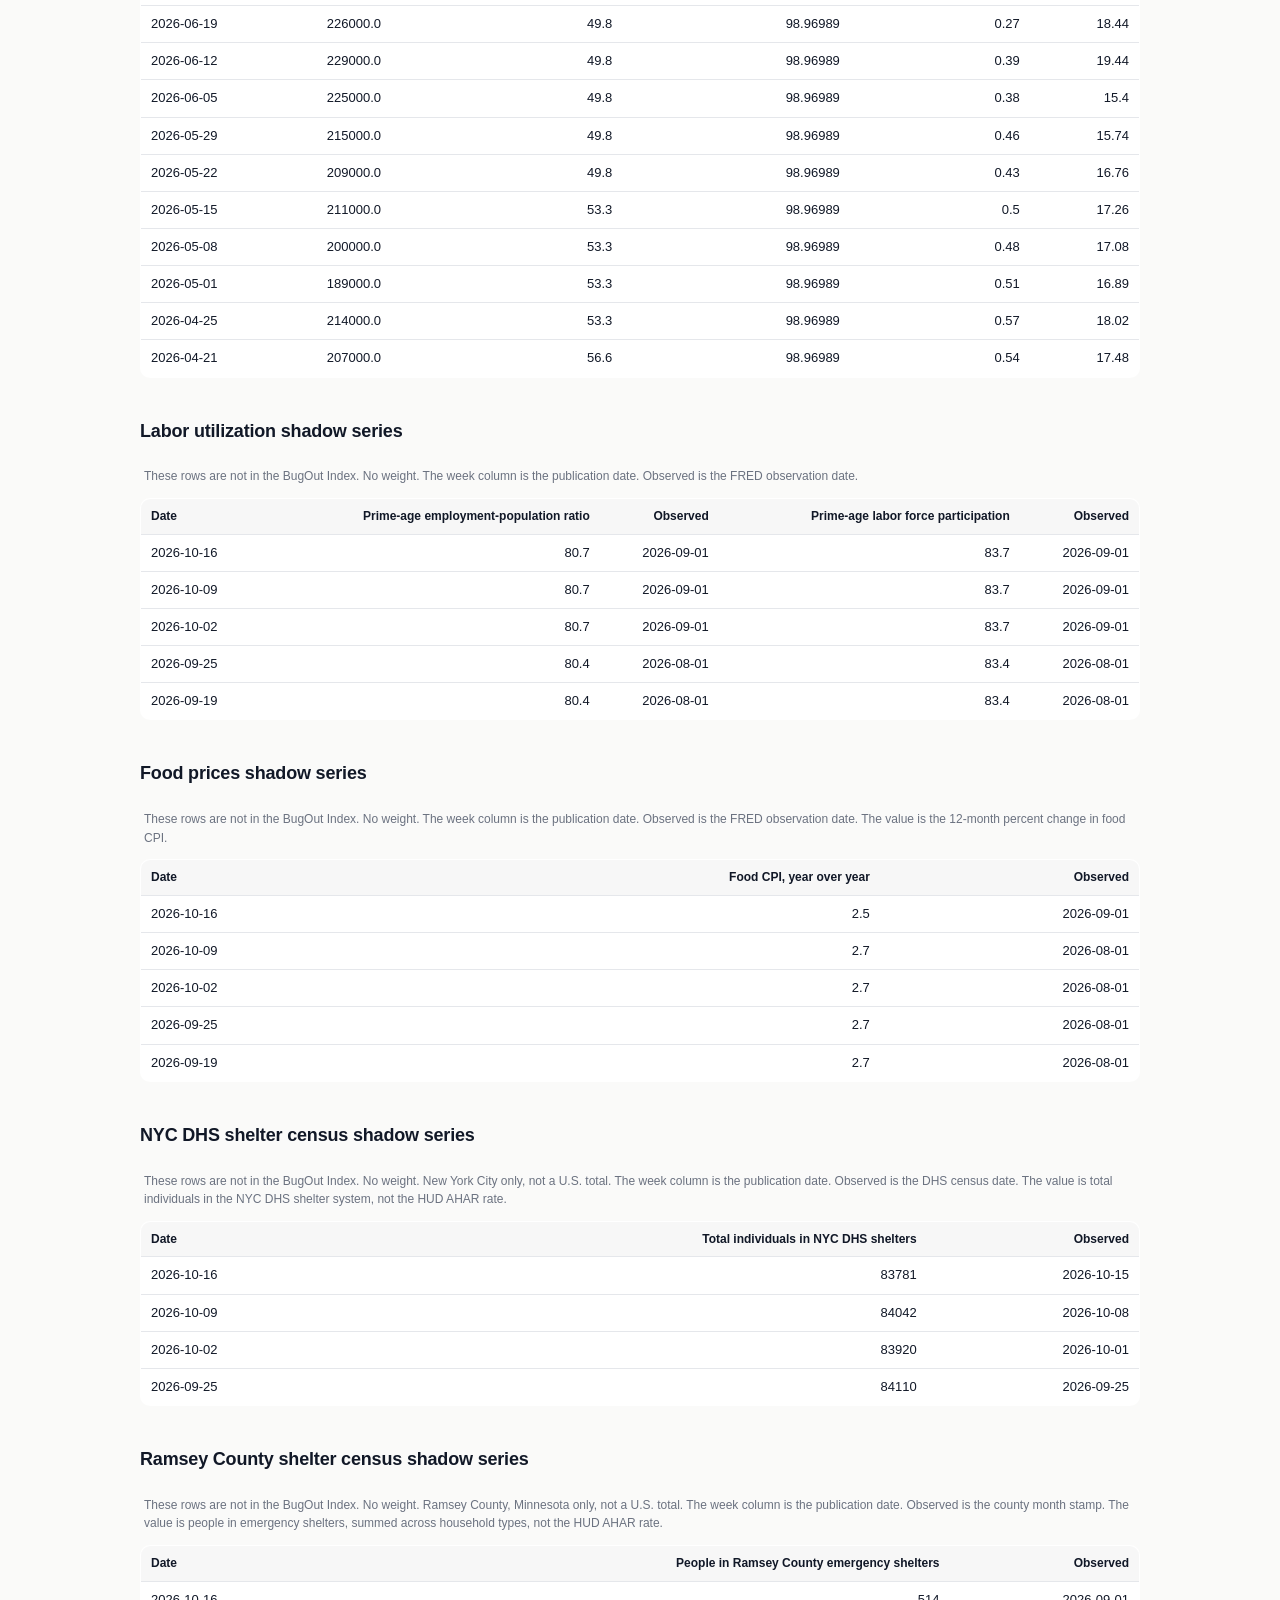
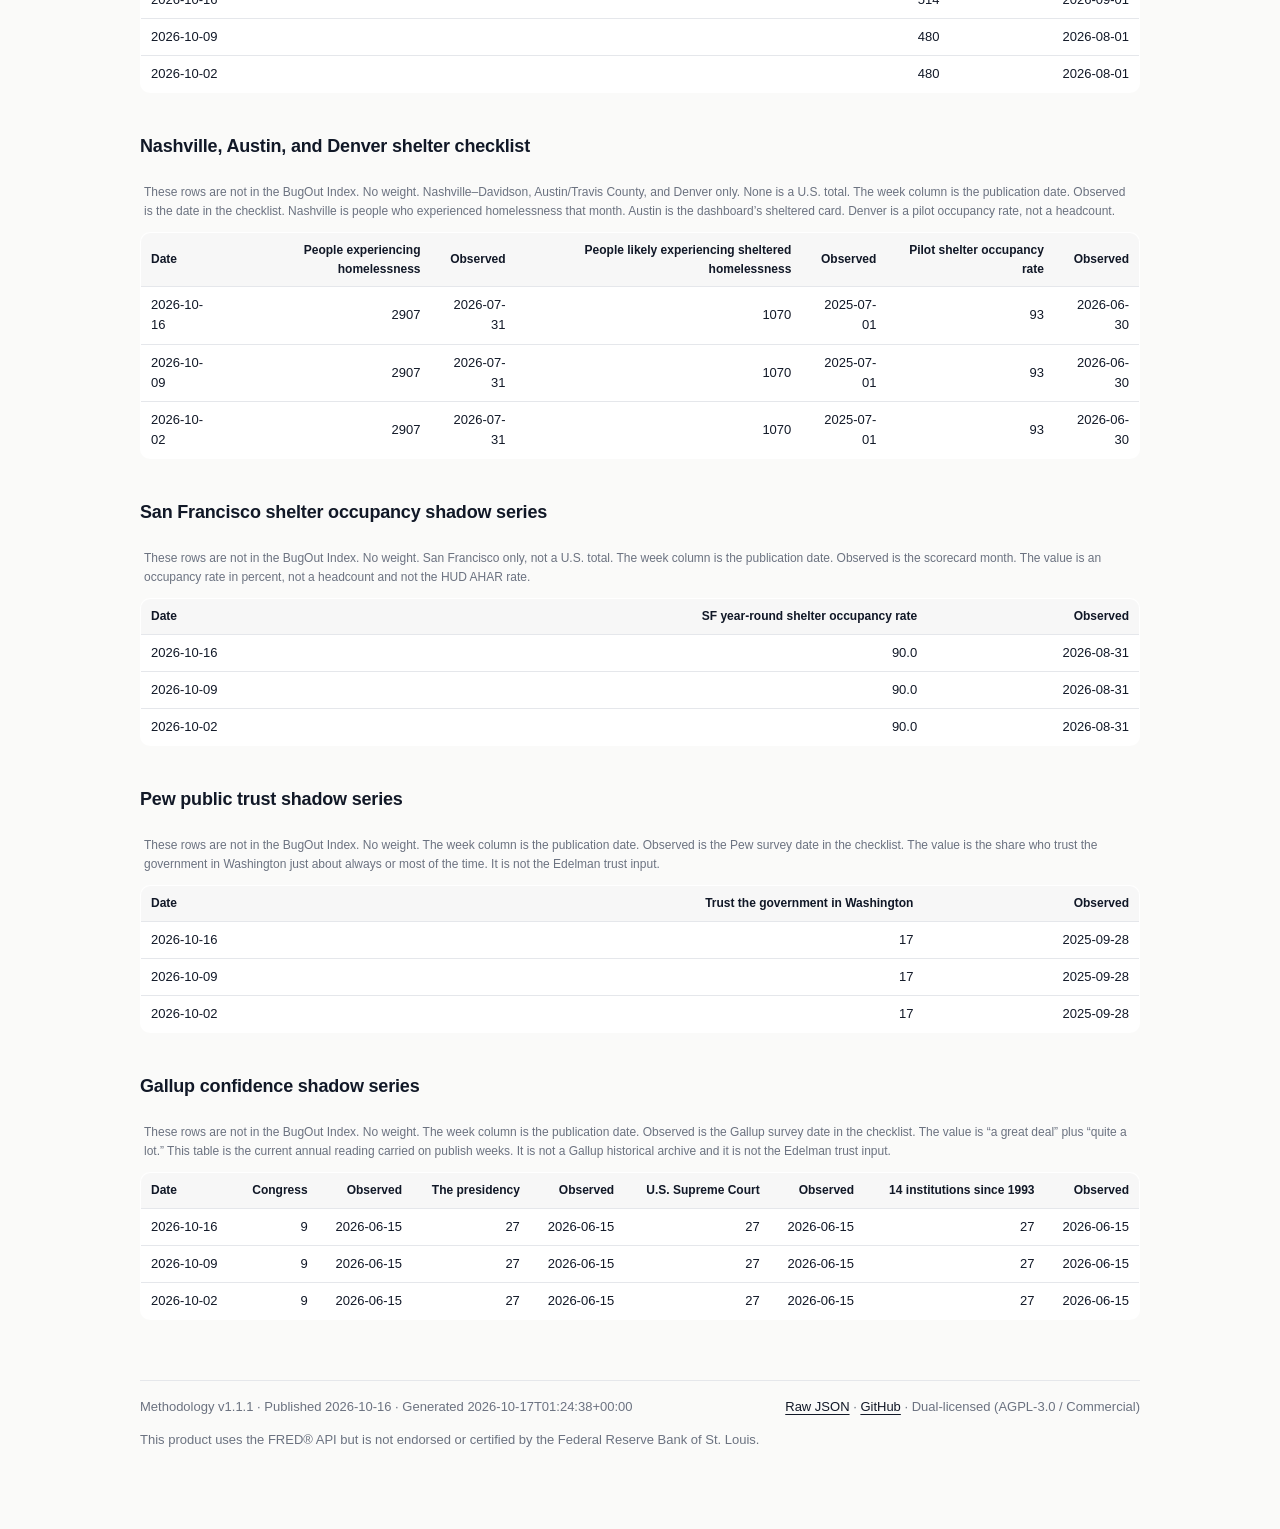
==== commit f0494823: "weekly: BugOut Index update for 2026-10-16" ====
--- a/docs/history.html
+++ b/docs/history.html
@@ -32,7 +32,7 @@
 
 <h2 style="margin-top:0">Weekly history</h2>
 <p style="color:var(--muted);max-width:70ch">
-  Trailing 26 week(s) of recorded observations. The full CSV is in
+  Trailing 27 week(s) of recorded observations. The full CSV is in
   <code>runtime/data/</code> of the repository.
 </p>
 
@@ -53,6 +53,16 @@
   </thead>
   <tbody>
       <tr>
+        <td>2026-10-16</td>
+        <td><strong>57.19</strong></td>
+          <td>3.7172508442689933</td>
+          <td>2443.27</td>
+          <td>4.2</td>
+          <td>122.59387</td>
+          <td>0.22</td>
+          <td>39.0</td>
+      </tr>
+      <tr>
         <td>2026-10-09</td>
         <td><strong>57.66</strong></td>
           <td>3.353016322755652</td>
@@ -321,6 +331,12 @@
 <table class="hx">
   <thead><tr><th>Date</th><th>Gold (USD/oz)</th><th>Silver (USD/oz)</th><th>DXY</th></tr></thead>
   <tbody>
+      <tr>
+        <td>2026-10-16</td>
+        <td>4166.1001</td>
+        <td>57.116</td>
+        <td>121.6023</td>
+      </tr>
       <tr>
         <td>2026-10-09</td>
         <td>4195.6001</td>
@@ -496,6 +512,14 @@
   </thead>
   <tbody>
       <tr>
+        <td>2026-10-16</td>
+          <td>199000.0</td>
+          <td>51.7</td>
+          <td>98.96989</td>
+          <td>0.35</td>
+          <td>16.46</td>
+      </tr>
+      <tr>
         <td>2026-10-09</td>
           <td>197000.0</td>
           <td>51.7</td>
@@ -722,6 +746,13 @@
   </thead>
   <tbody>
       <tr>
+        <td>2026-10-16</td>
+          <td>80.7</td>
+          <td>2026-09-01</td>
+          <td>83.7</td>
+          <td>2026-09-01</td>
+      </tr>
+      <tr>
         <td>2026-10-09</td>
           <td>80.7</td>
           <td>2026-09-01</td>
@@ -766,6 +797,11 @@
   </thead>
   <tbody>
       <tr>
+        <td>2026-10-16</td>
+          <td>2.5</td>
+          <td>2026-09-01</td>
+      </tr>
+      <tr>
         <td>2026-10-09</td>
           <td>2.7</td>
           <td>2026-08-01</td>
@@ -802,6 +838,11 @@
   </thead>
   <tbody>
       <tr>
+        <td>2026-10-16</td>
+          <td>83781</td>
+          <td>2026-10-15</td>
+      </tr>
+      <tr>
         <td>2026-10-09</td>
           <td>84042</td>
           <td>2026-10-08</td>
@@ -833,6 +874,11 @@
   </thead>
   <tbody>
       <tr>
+        <td>2026-10-16</td>
+          <td>514</td>
+          <td>2026-09-01</td>
+      </tr>
+      <tr>
         <td>2026-10-09</td>
           <td>480</td>
           <td>2026-08-01</td>
@@ -863,6 +909,15 @@
   </thead>
   <tbody>
       <tr>
+        <td>2026-10-16</td>
+          <td>2907</td>
+          <td>2026-07-31</td>
+          <td>1070</td>
+          <td>2025-07-01</td>
+          <td>93</td>
+          <td>2026-06-30</td>
+      </tr>
+      <tr>
         <td>2026-10-09</td>
           <td>2907</td>
           <td>2026-07-31</td>
@@ -897,6 +952,11 @@
   </thead>
   <tbody>
       <tr>
+        <td>2026-10-16</td>
+          <td>90.0</td>
+          <td>2026-08-31</td>
+      </tr>
+      <tr>
         <td>2026-10-09</td>
           <td>90.0</td>
           <td>2026-08-31</td>
@@ -923,6 +983,11 @@
   </thead>
   <tbody>
       <tr>
+        <td>2026-10-16</td>
+          <td>17</td>
+          <td>2025-09-28</td>
+      </tr>
+      <tr>
         <td>2026-10-09</td>
           <td>17</td>
           <td>2025-09-28</td>
@@ -955,6 +1020,17 @@
   </thead>
   <tbody>
       <tr>
+        <td>2026-10-16</td>
+          <td>9</td>
+          <td>2026-06-15</td>
+          <td>27</td>
+          <td>2026-06-15</td>
+          <td>27</td>
+          <td>2026-06-15</td>
+          <td>27</td>
+          <td>2026-06-15</td>
+      </tr>
+      <tr>
         <td>2026-10-09</td>
           <td>9</td>
           <td>2026-06-15</td>
@@ -982,9 +1058,9 @@
 
     <footer>
       <div>
-        Methodology v1.1.0 ·
-        Published 2026-10-09 ·
-        Generated 2026-10-10T02:30:54+00:00
+        Methodology v1.1.1 ·
+        Published 2026-10-16 ·
+        Generated 2026-10-17T01:24:38+00:00
       </div>
       <div>
         <a href="./data/latest.json">Raw JSON</a> ·
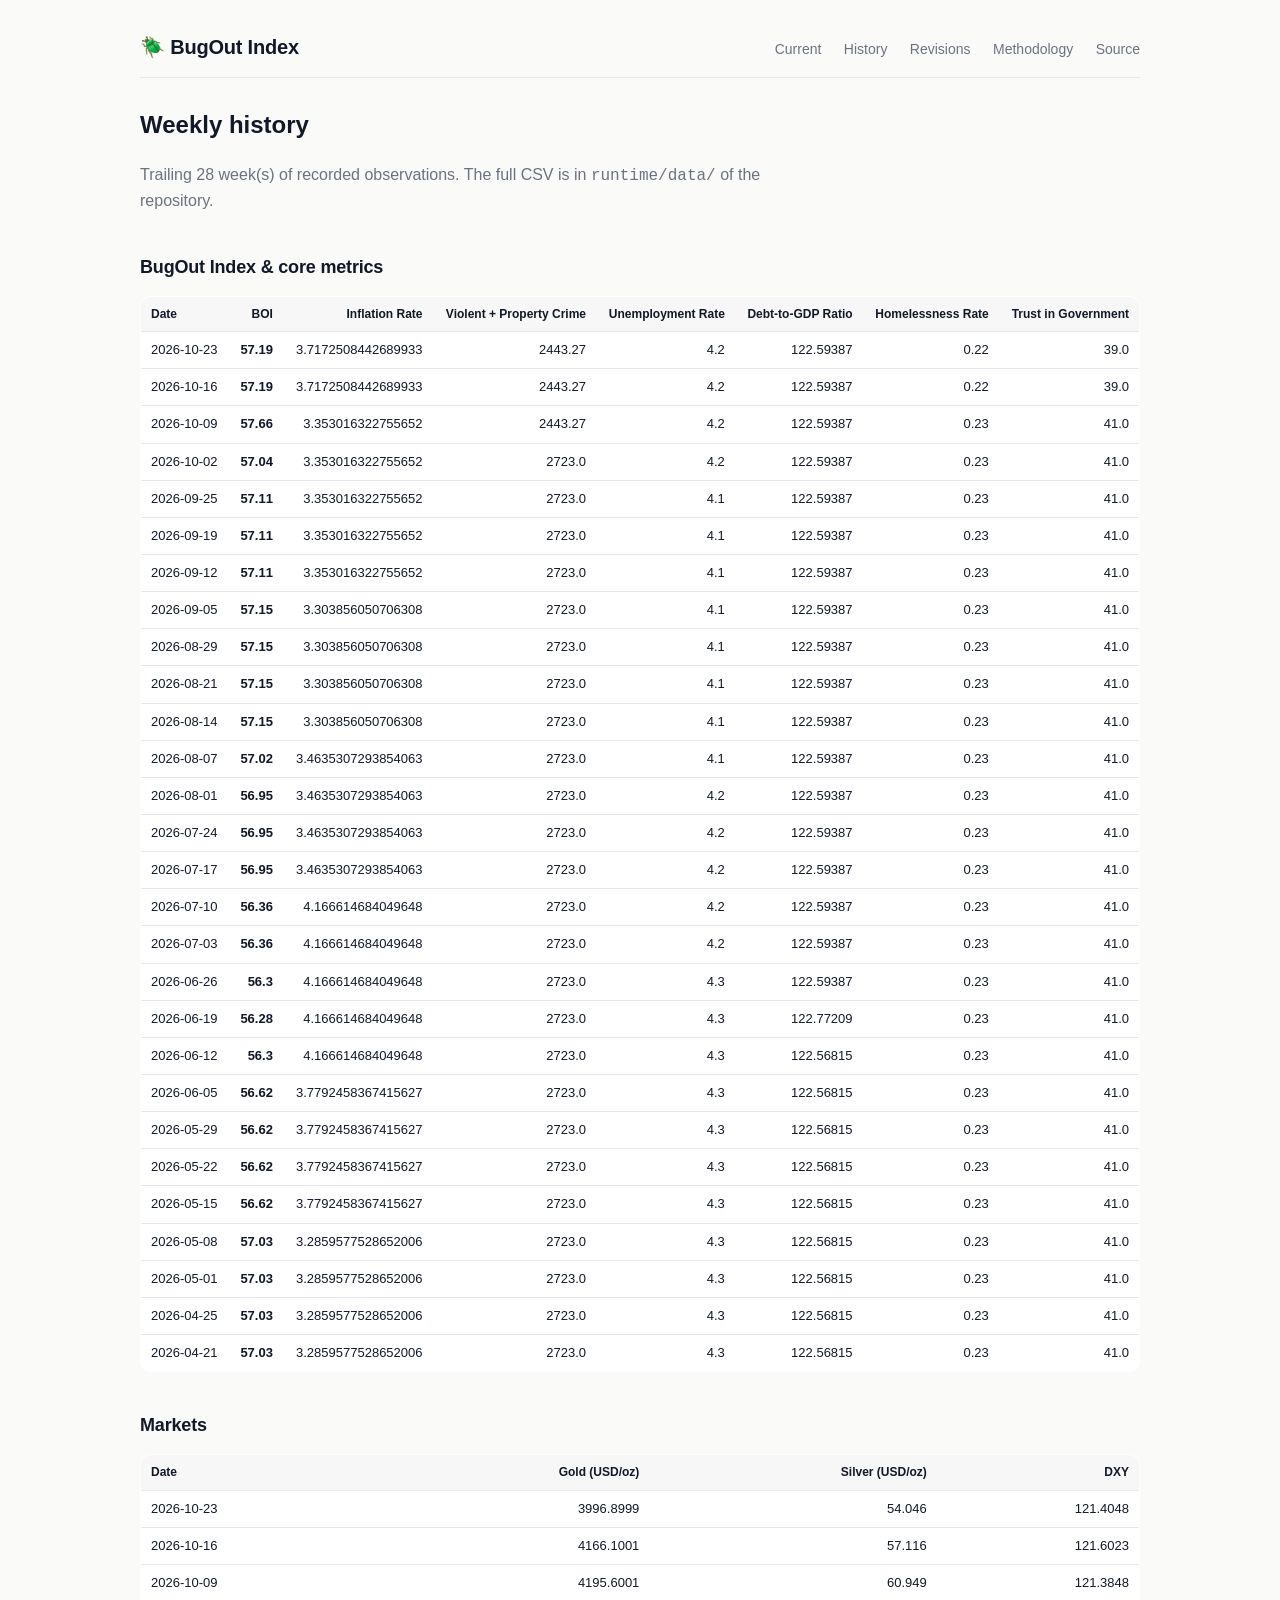
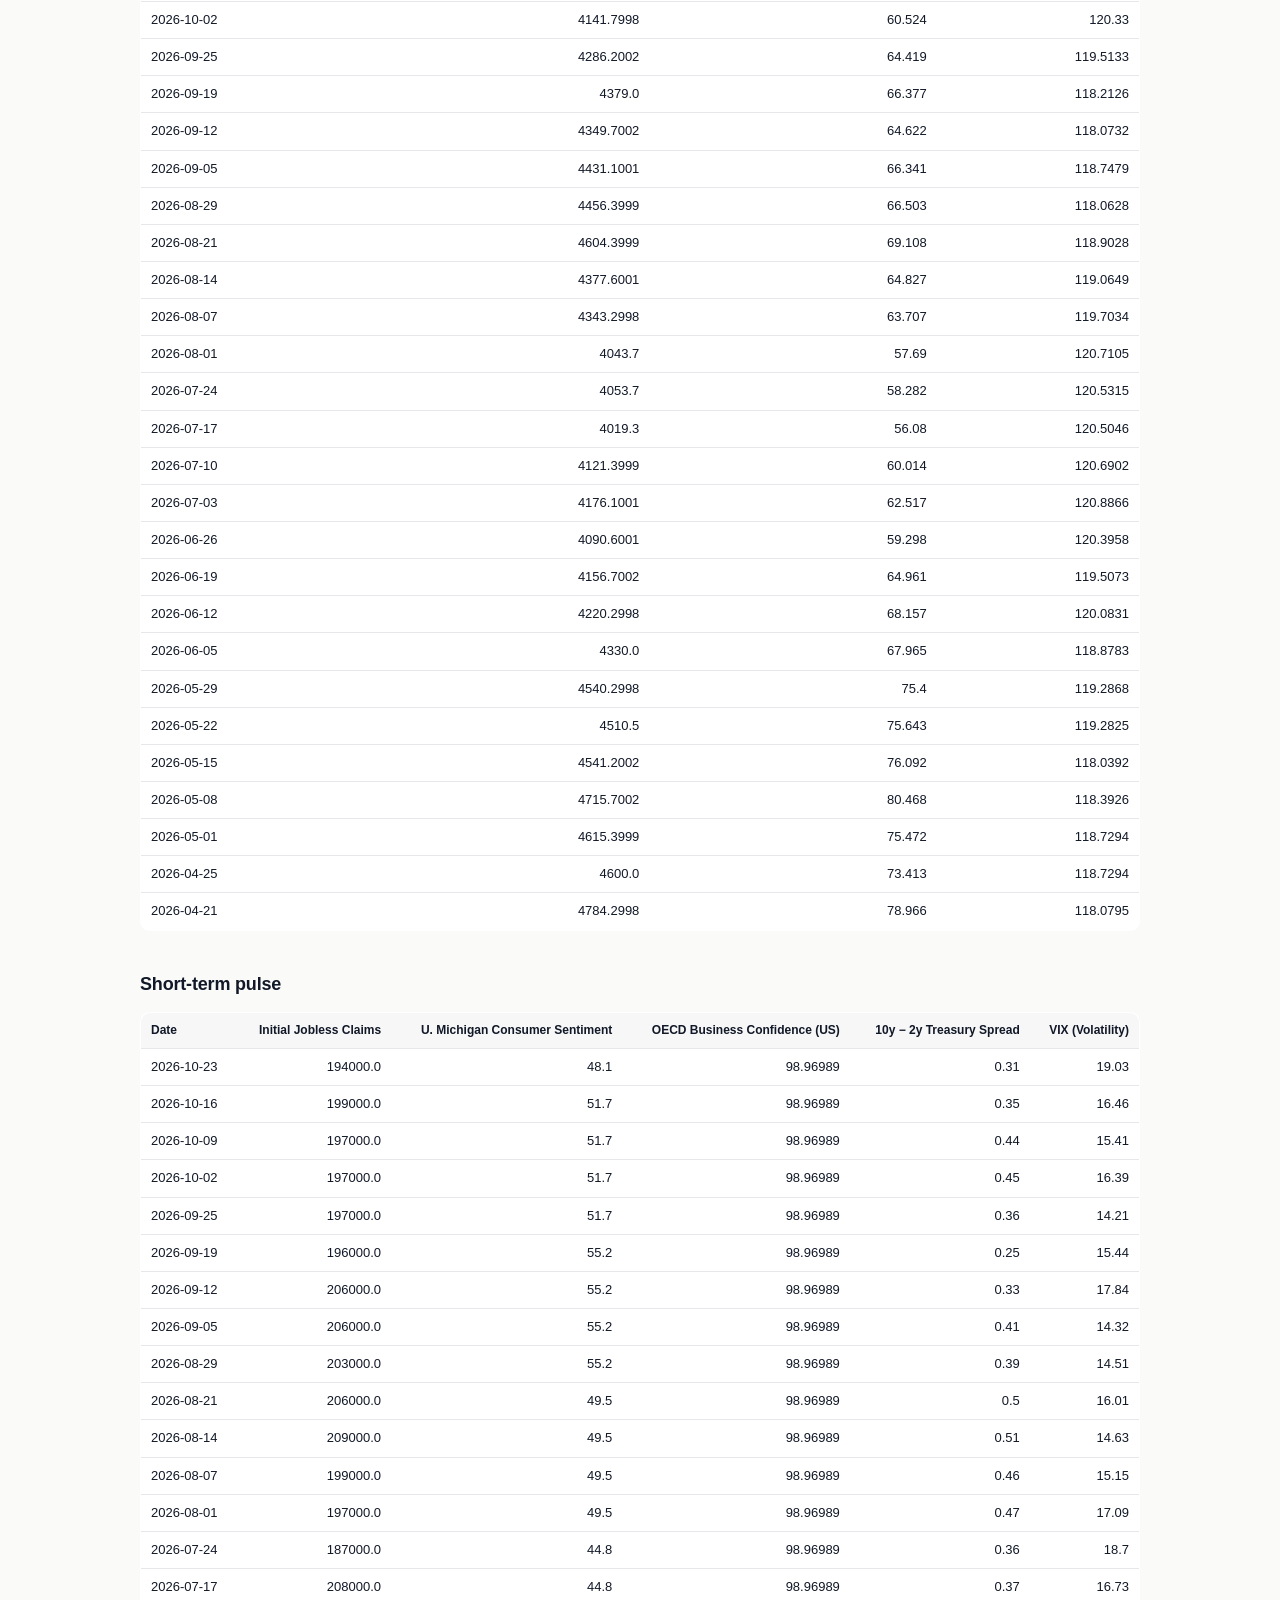
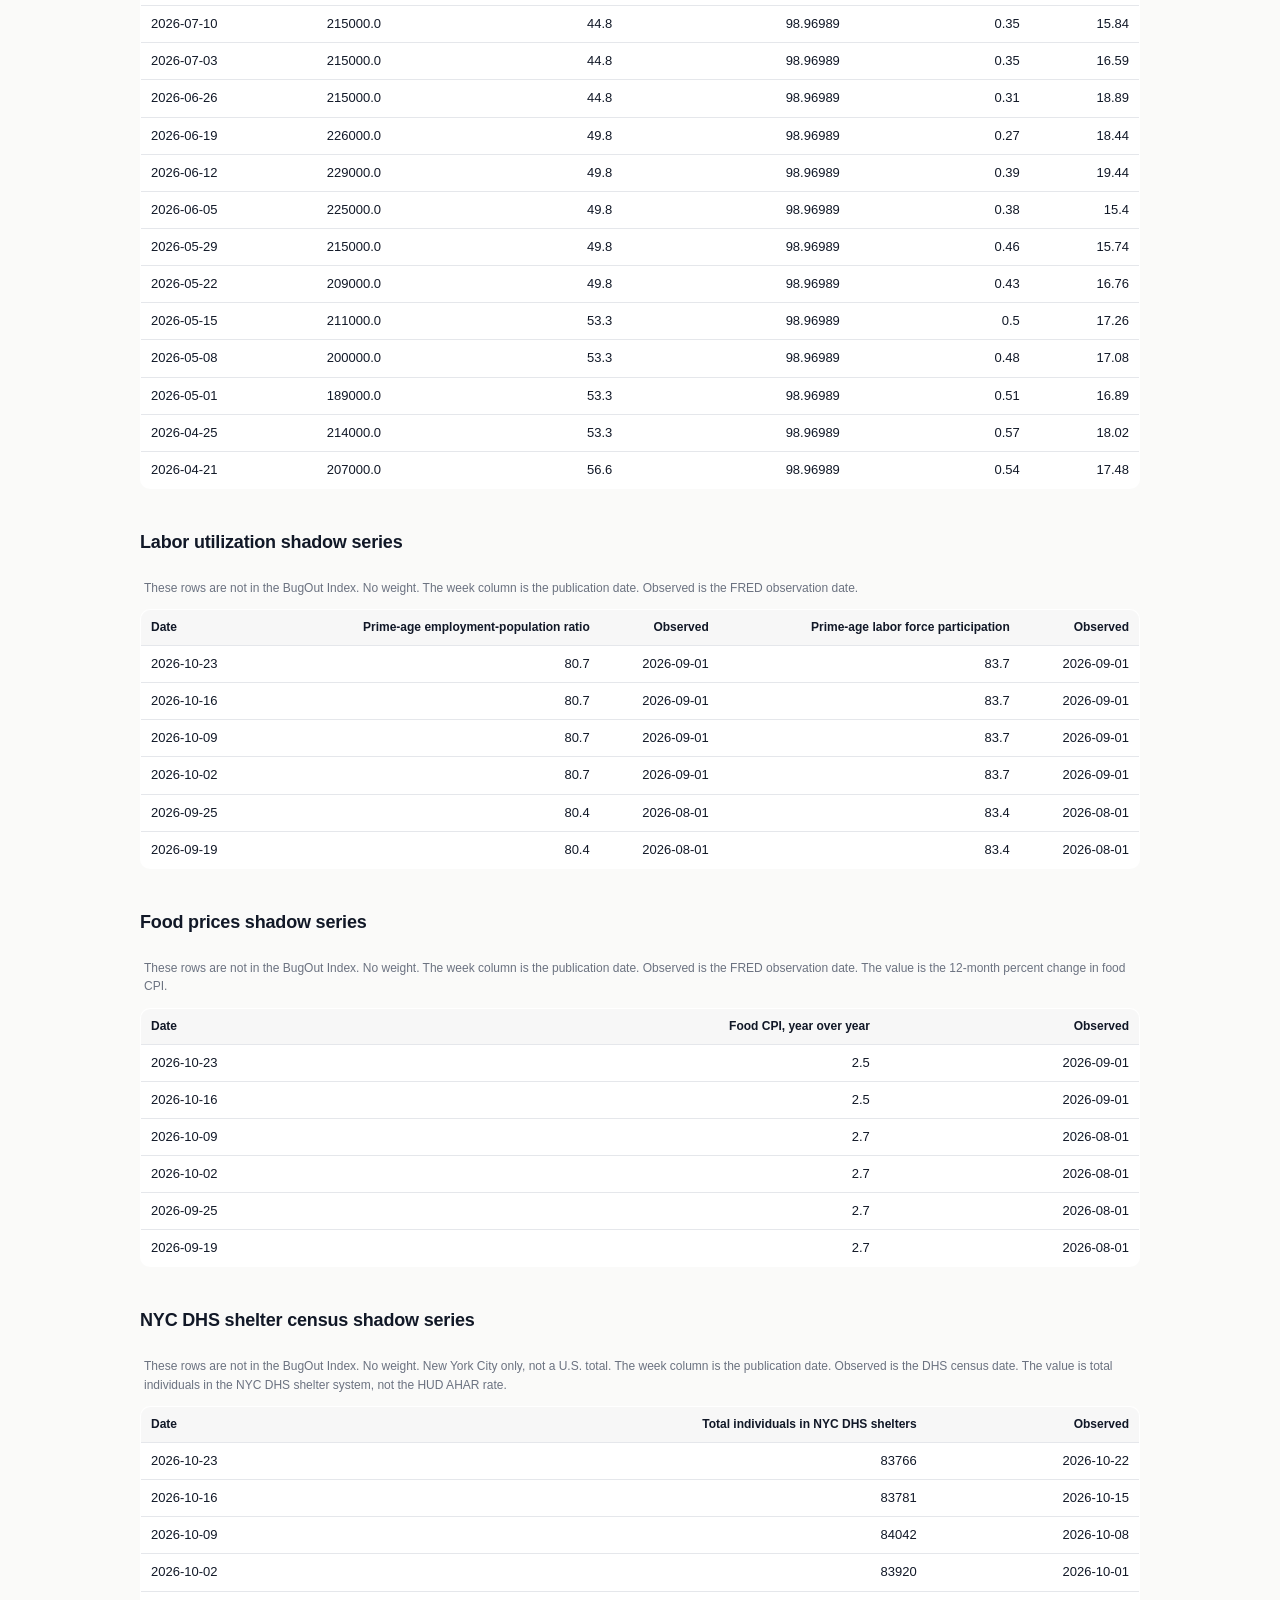
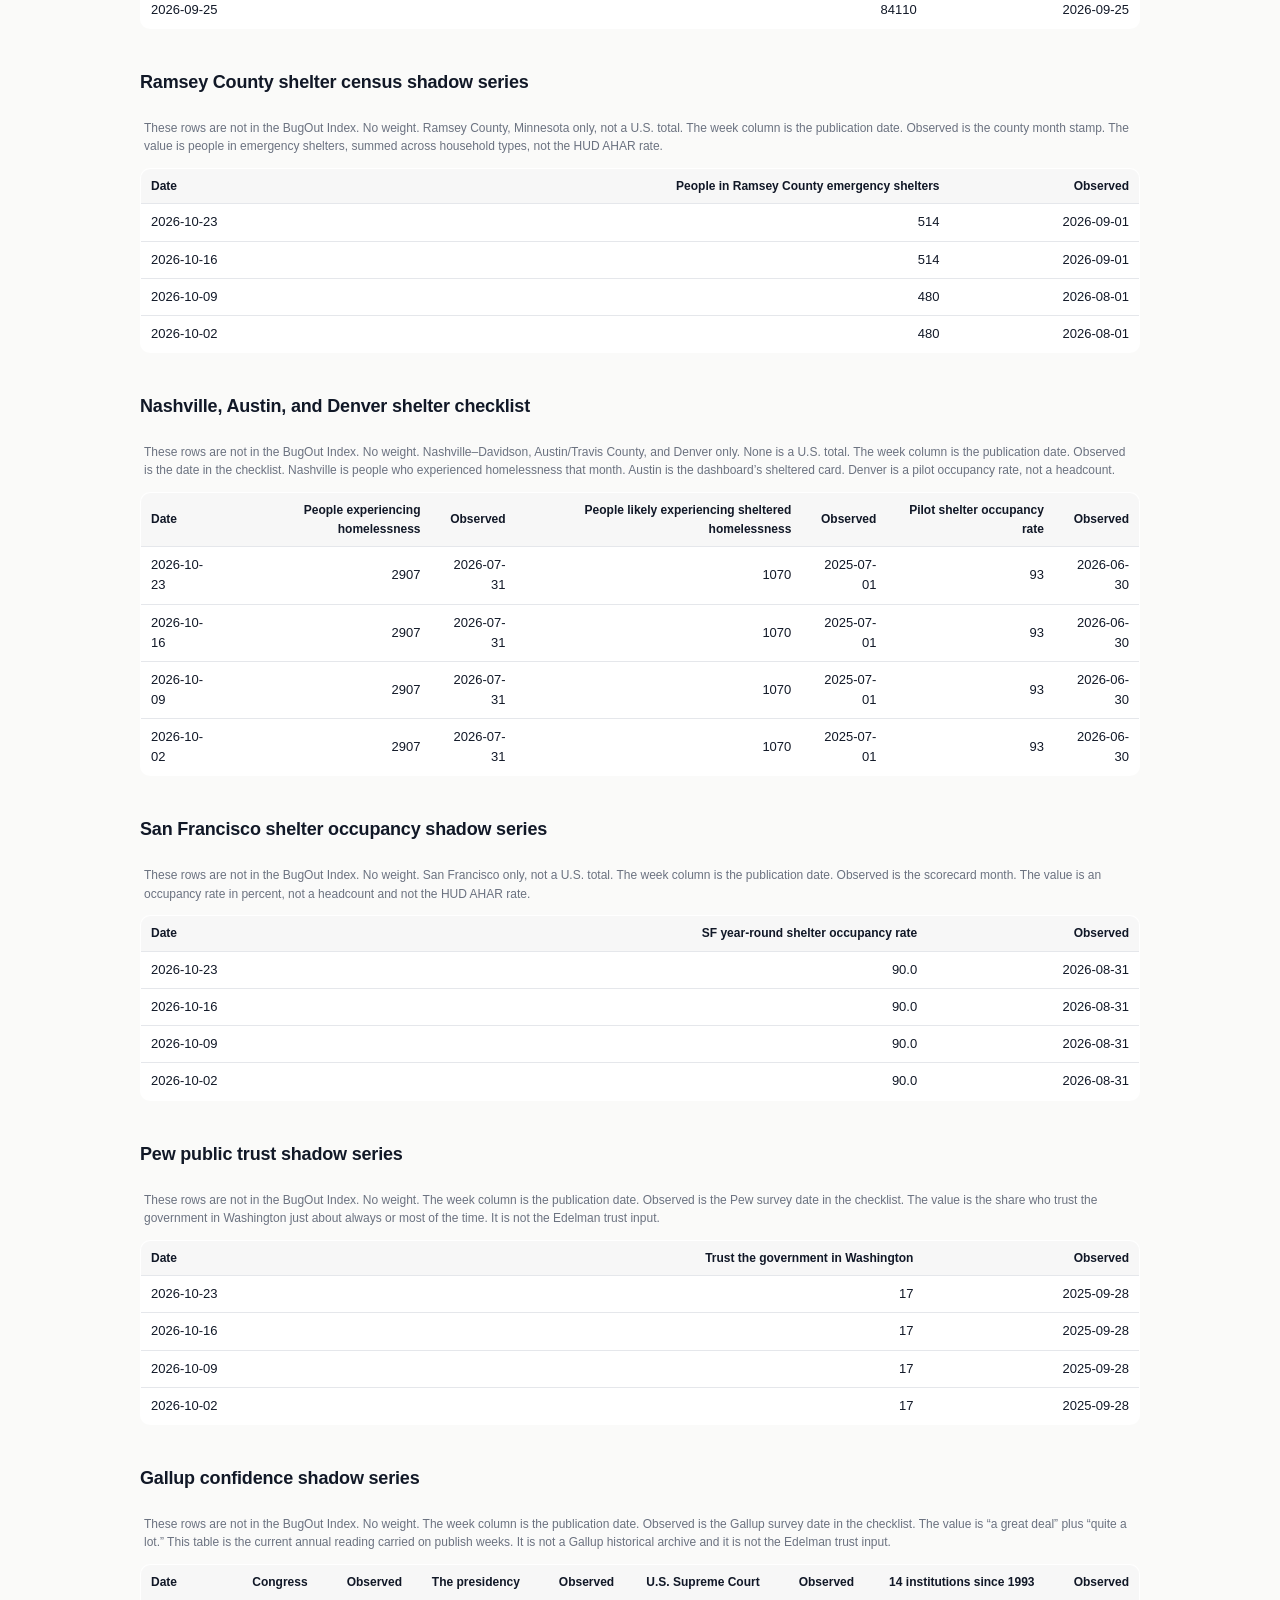
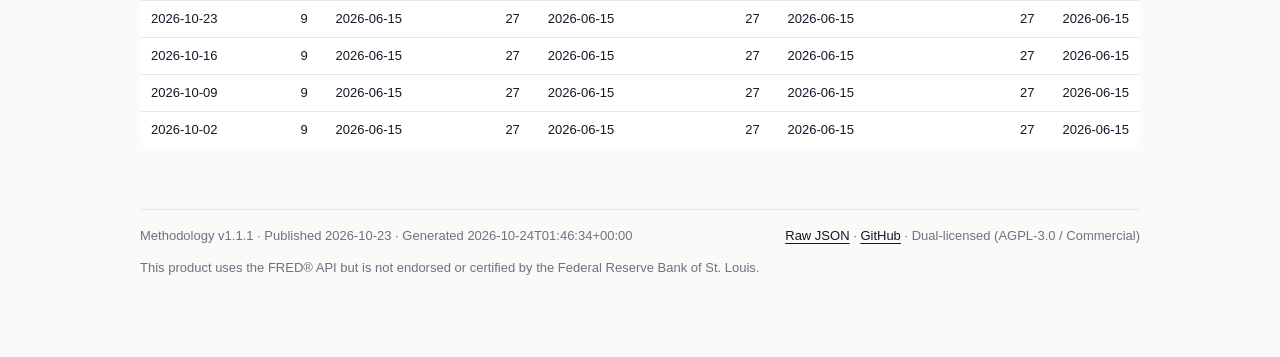
==== commit 847a0d72: "weekly: BugOut Index update for 2026-10-23" ====
--- a/docs/history.html
+++ b/docs/history.html
@@ -32,7 +32,7 @@
 
 <h2 style="margin-top:0">Weekly history</h2>
 <p style="color:var(--muted);max-width:70ch">
-  Trailing 27 week(s) of recorded observations. The full CSV is in
+  Trailing 28 week(s) of recorded observations. The full CSV is in
   <code>runtime/data/</code> of the repository.
 </p>
 
@@ -53,6 +53,16 @@
   </thead>
   <tbody>
       <tr>
+        <td>2026-10-23</td>
+        <td><strong>57.19</strong></td>
+          <td>3.7172508442689933</td>
+          <td>2443.27</td>
+          <td>4.2</td>
+          <td>122.59387</td>
+          <td>0.22</td>
+          <td>39.0</td>
+      </tr>
+      <tr>
         <td>2026-10-16</td>
         <td><strong>57.19</strong></td>
           <td>3.7172508442689933</td>
@@ -331,6 +341,12 @@
 <table class="hx">
   <thead><tr><th>Date</th><th>Gold (USD/oz)</th><th>Silver (USD/oz)</th><th>DXY</th></tr></thead>
   <tbody>
+      <tr>
+        <td>2026-10-23</td>
+        <td>3996.8999</td>
+        <td>54.046</td>
+        <td>121.4048</td>
+      </tr>
       <tr>
         <td>2026-10-16</td>
         <td>4166.1001</td>
@@ -512,6 +528,14 @@
   </thead>
   <tbody>
       <tr>
+        <td>2026-10-23</td>
+          <td>194000.0</td>
+          <td>48.1</td>
+          <td>98.96989</td>
+          <td>0.31</td>
+          <td>19.03</td>
+      </tr>
+      <tr>
         <td>2026-10-16</td>
           <td>199000.0</td>
           <td>51.7</td>
@@ -746,6 +770,13 @@
   </thead>
   <tbody>
       <tr>
+        <td>2026-10-23</td>
+          <td>80.7</td>
+          <td>2026-09-01</td>
+          <td>83.7</td>
+          <td>2026-09-01</td>
+      </tr>
+      <tr>
         <td>2026-10-16</td>
           <td>80.7</td>
           <td>2026-09-01</td>
@@ -797,6 +828,11 @@
   </thead>
   <tbody>
       <tr>
+        <td>2026-10-23</td>
+          <td>2.5</td>
+          <td>2026-09-01</td>
+      </tr>
+      <tr>
         <td>2026-10-16</td>
           <td>2.5</td>
           <td>2026-09-01</td>
@@ -838,6 +874,11 @@
   </thead>
   <tbody>
       <tr>
+        <td>2026-10-23</td>
+          <td>83766</td>
+          <td>2026-10-22</td>
+      </tr>
+      <tr>
         <td>2026-10-16</td>
           <td>83781</td>
           <td>2026-10-15</td>
@@ -874,6 +915,11 @@
   </thead>
   <tbody>
       <tr>
+        <td>2026-10-23</td>
+          <td>514</td>
+          <td>2026-09-01</td>
+      </tr>
+      <tr>
         <td>2026-10-16</td>
           <td>514</td>
           <td>2026-09-01</td>
@@ -909,6 +955,15 @@
   </thead>
   <tbody>
       <tr>
+        <td>2026-10-23</td>
+          <td>2907</td>
+          <td>2026-07-31</td>
+          <td>1070</td>
+          <td>2025-07-01</td>
+          <td>93</td>
+          <td>2026-06-30</td>
+      </tr>
+      <tr>
         <td>2026-10-16</td>
           <td>2907</td>
           <td>2026-07-31</td>
@@ -952,6 +1007,11 @@
   </thead>
   <tbody>
       <tr>
+        <td>2026-10-23</td>
+          <td>90.0</td>
+          <td>2026-08-31</td>
+      </tr>
+      <tr>
         <td>2026-10-16</td>
           <td>90.0</td>
           <td>2026-08-31</td>
@@ -983,6 +1043,11 @@
   </thead>
   <tbody>
       <tr>
+        <td>2026-10-23</td>
+          <td>17</td>
+          <td>2025-09-28</td>
+      </tr>
+      <tr>
         <td>2026-10-16</td>
           <td>17</td>
           <td>2025-09-28</td>
@@ -1020,6 +1085,17 @@
   </thead>
   <tbody>
       <tr>
+        <td>2026-10-23</td>
+          <td>9</td>
+          <td>2026-06-15</td>
+          <td>27</td>
+          <td>2026-06-15</td>
+          <td>27</td>
+          <td>2026-06-15</td>
+          <td>27</td>
+          <td>2026-06-15</td>
+      </tr>
+      <tr>
         <td>2026-10-16</td>
           <td>9</td>
           <td>2026-06-15</td>
@@ -1059,8 +1135,8 @@
     <footer>
       <div>
         Methodology v1.1.1 ·
-        Published 2026-10-16 ·
-        Generated 2026-10-17T01:24:38+00:00
+        Published 2026-10-23 ·
+        Generated 2026-10-24T01:46:34+00:00
       </div>
       <div>
         <a href="./data/latest.json">Raw JSON</a> ·
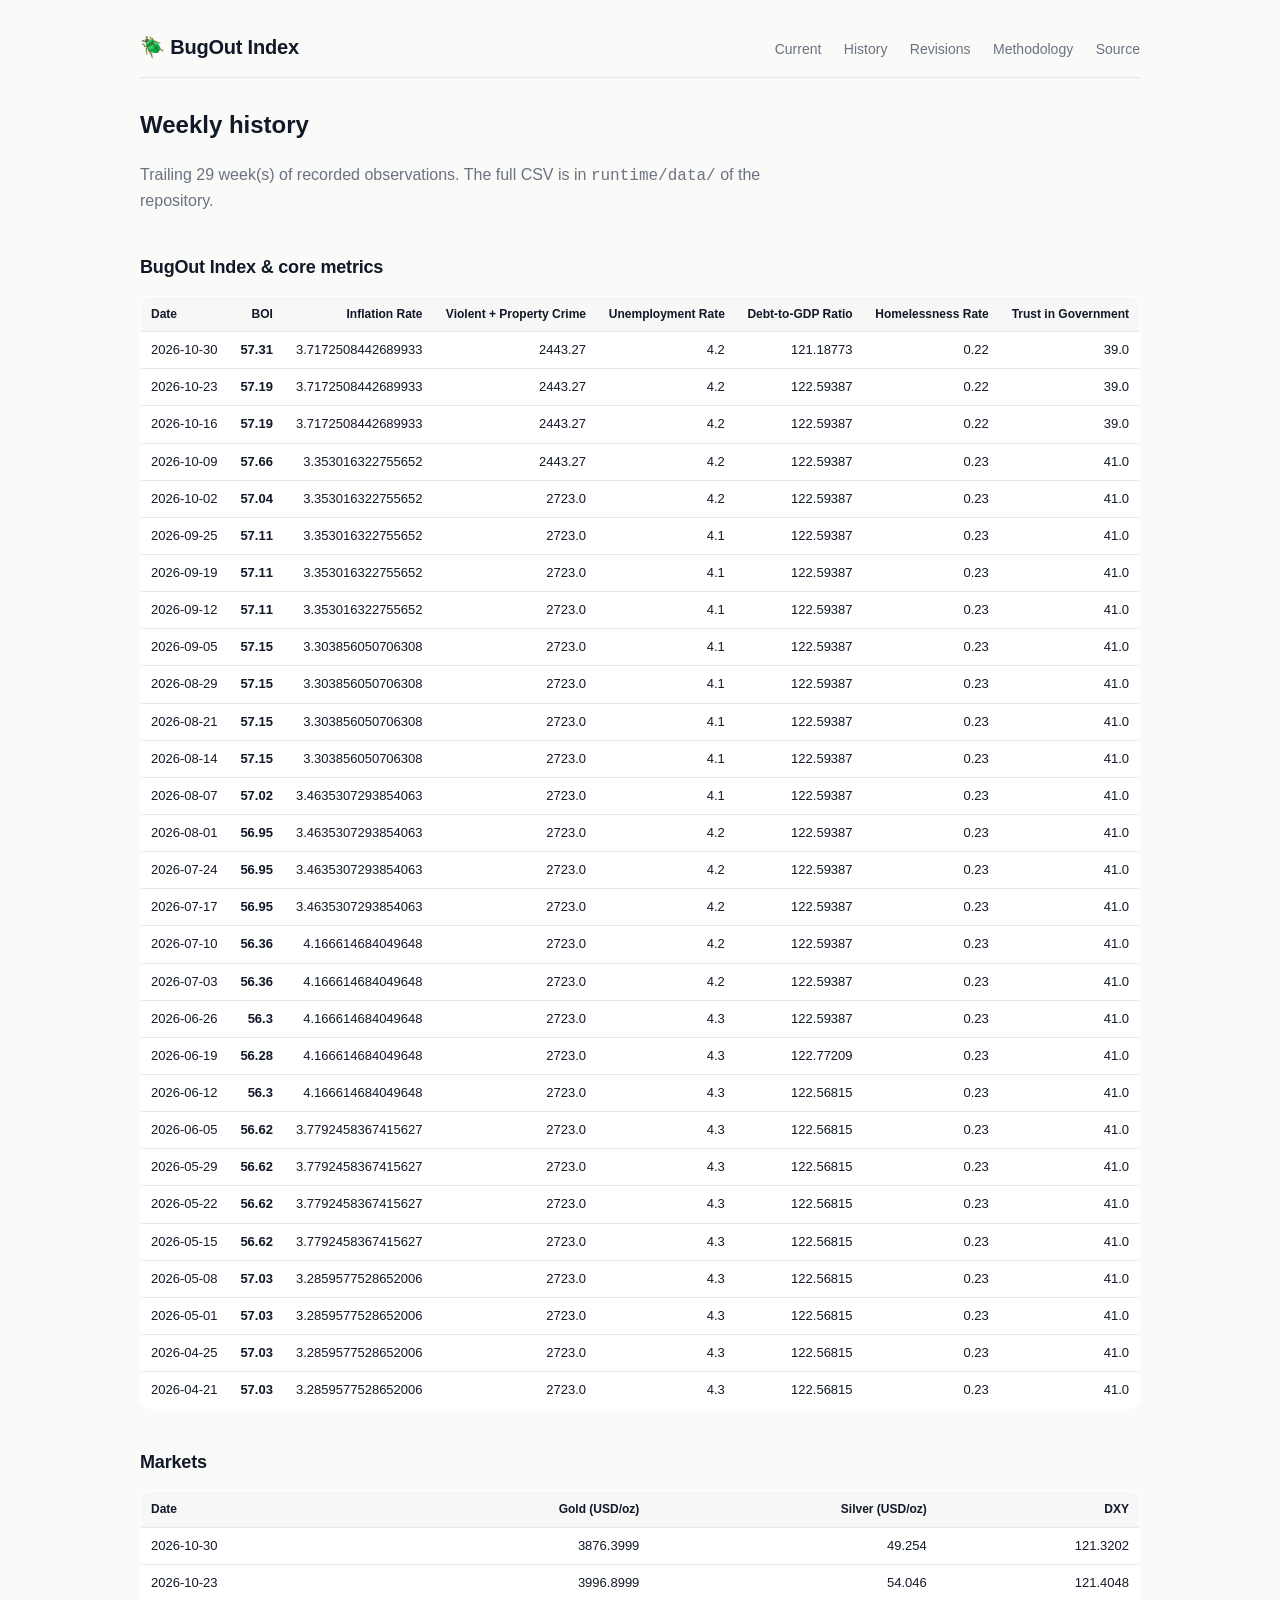
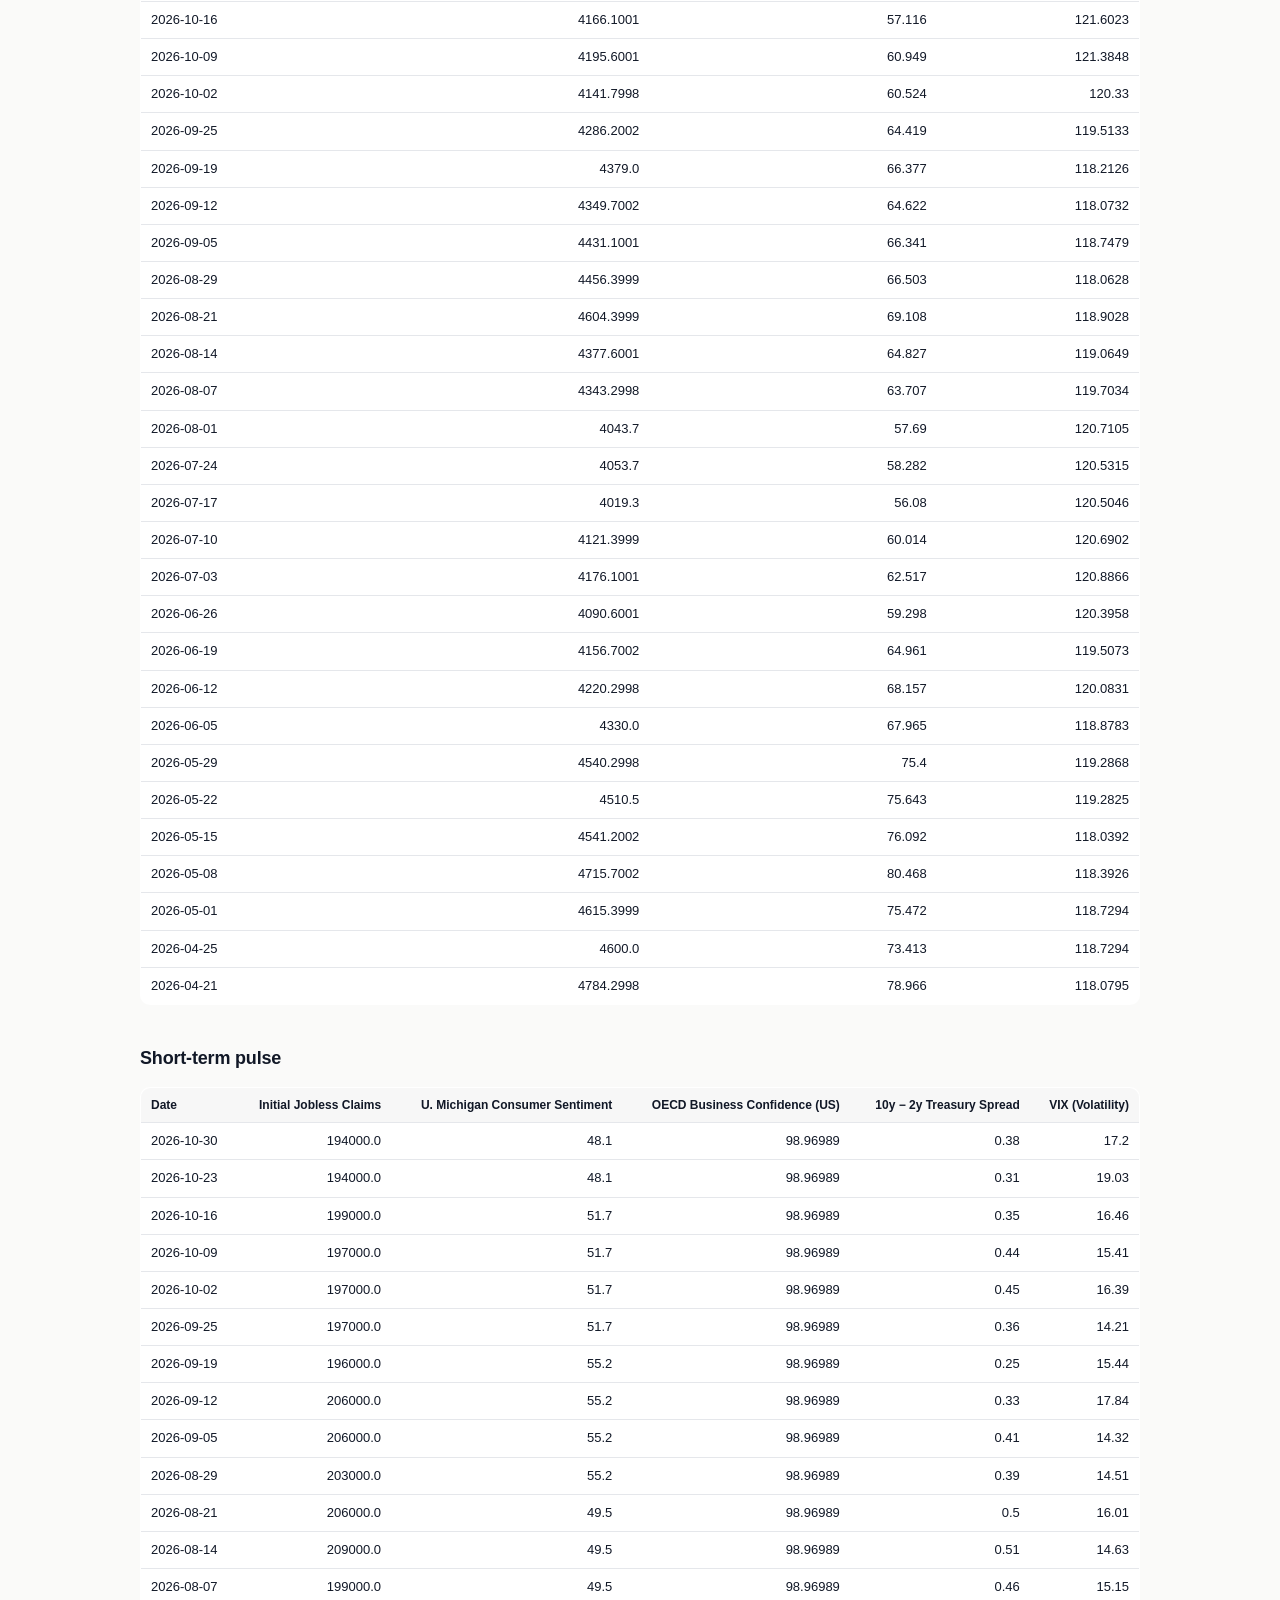
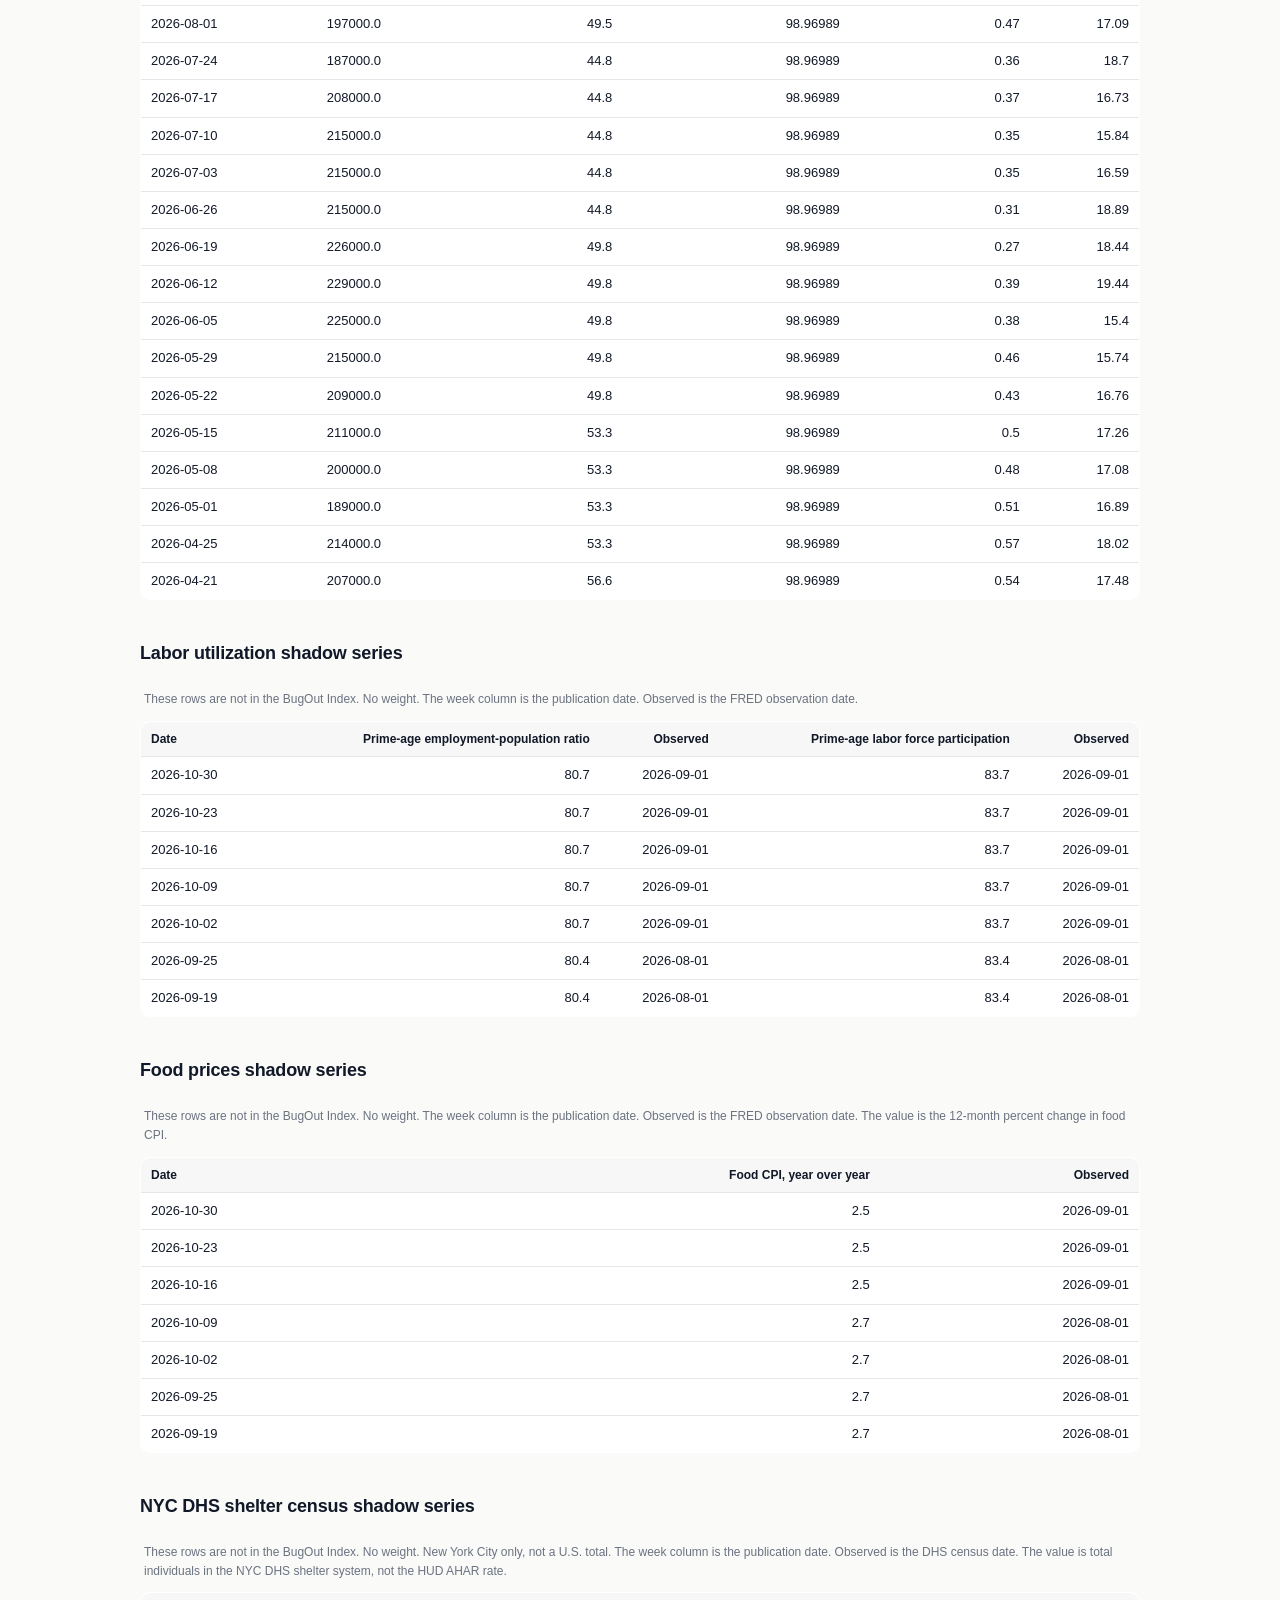
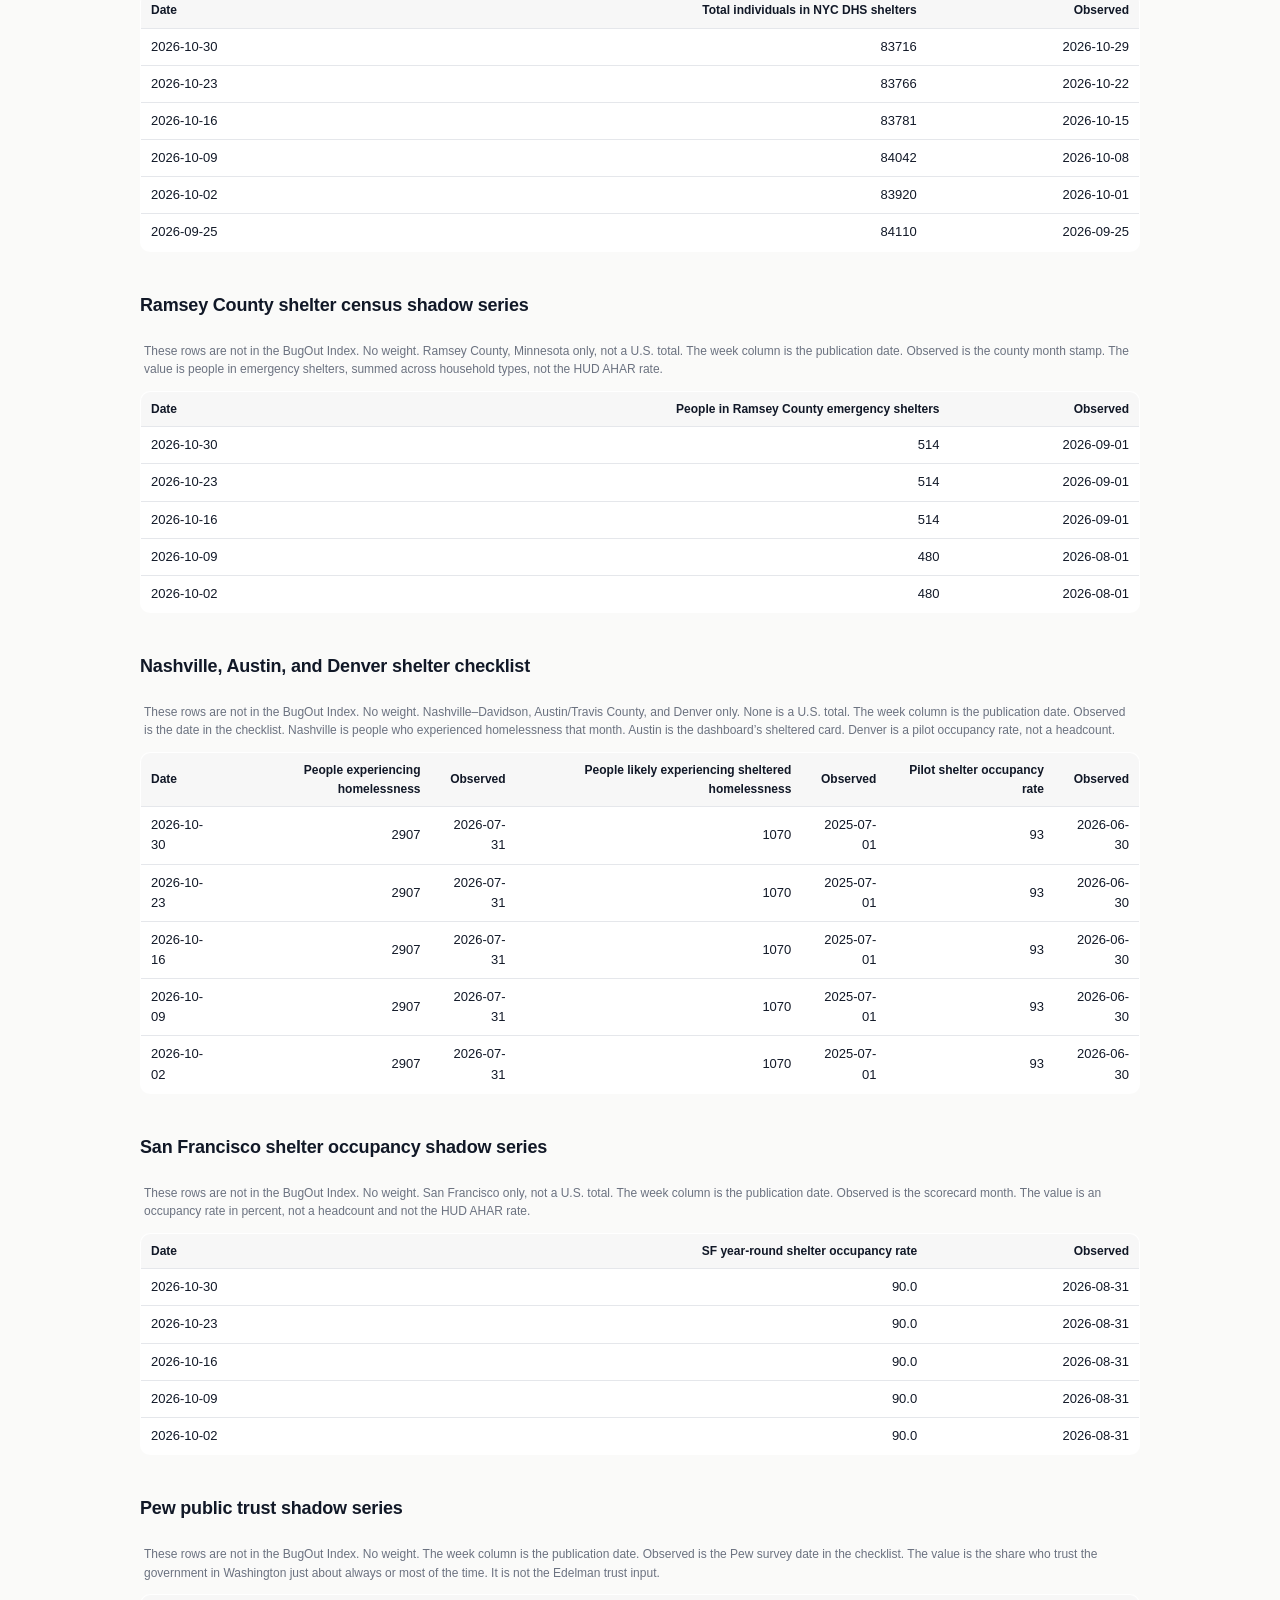
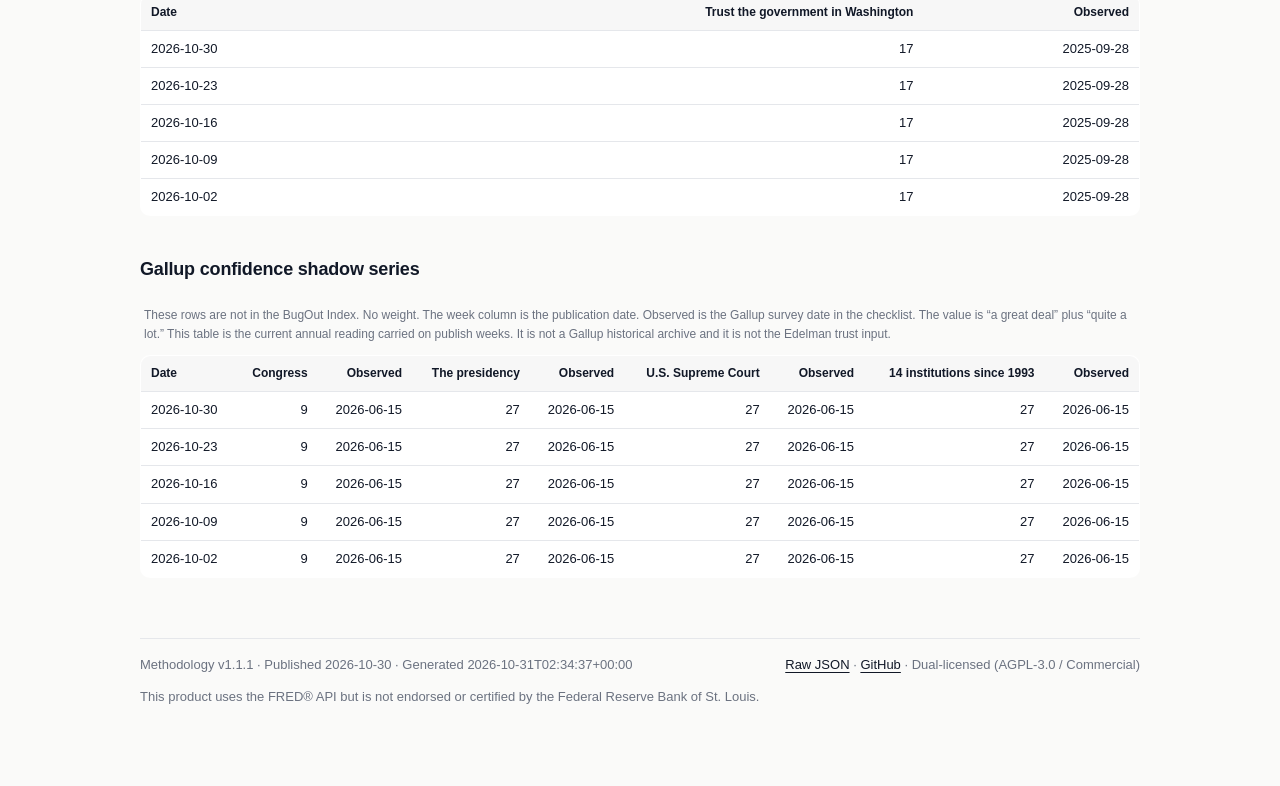
==== commit b26192c8: "weekly: BugOut Index update for 2026-10-30" ====
--- a/docs/history.html
+++ b/docs/history.html
@@ -32,7 +32,7 @@
 
 <h2 style="margin-top:0">Weekly history</h2>
 <p style="color:var(--muted);max-width:70ch">
-  Trailing 28 week(s) of recorded observations. The full CSV is in
+  Trailing 29 week(s) of recorded observations. The full CSV is in
   <code>runtime/data/</code> of the repository.
 </p>
 
@@ -53,6 +53,16 @@
   </thead>
   <tbody>
       <tr>
+        <td>2026-10-30</td>
+        <td><strong>57.31</strong></td>
+          <td>3.7172508442689933</td>
+          <td>2443.27</td>
+          <td>4.2</td>
+          <td>121.18773</td>
+          <td>0.22</td>
+          <td>39.0</td>
+      </tr>
+      <tr>
         <td>2026-10-23</td>
         <td><strong>57.19</strong></td>
           <td>3.7172508442689933</td>
@@ -341,6 +351,12 @@
 <table class="hx">
   <thead><tr><th>Date</th><th>Gold (USD/oz)</th><th>Silver (USD/oz)</th><th>DXY</th></tr></thead>
   <tbody>
+      <tr>
+        <td>2026-10-30</td>
+        <td>3876.3999</td>
+        <td>49.254</td>
+        <td>121.3202</td>
+      </tr>
       <tr>
         <td>2026-10-23</td>
         <td>3996.8999</td>
@@ -528,6 +544,14 @@
   </thead>
   <tbody>
       <tr>
+        <td>2026-10-30</td>
+          <td>194000.0</td>
+          <td>48.1</td>
+          <td>98.96989</td>
+          <td>0.38</td>
+          <td>17.2</td>
+      </tr>
+      <tr>
         <td>2026-10-23</td>
           <td>194000.0</td>
           <td>48.1</td>
@@ -770,6 +794,13 @@
   </thead>
   <tbody>
       <tr>
+        <td>2026-10-30</td>
+          <td>80.7</td>
+          <td>2026-09-01</td>
+          <td>83.7</td>
+          <td>2026-09-01</td>
+      </tr>
+      <tr>
         <td>2026-10-23</td>
           <td>80.7</td>
           <td>2026-09-01</td>
@@ -828,6 +859,11 @@
   </thead>
   <tbody>
       <tr>
+        <td>2026-10-30</td>
+          <td>2.5</td>
+          <td>2026-09-01</td>
+      </tr>
+      <tr>
         <td>2026-10-23</td>
           <td>2.5</td>
           <td>2026-09-01</td>
@@ -874,6 +910,11 @@
   </thead>
   <tbody>
       <tr>
+        <td>2026-10-30</td>
+          <td>83716</td>
+          <td>2026-10-29</td>
+      </tr>
+      <tr>
         <td>2026-10-23</td>
           <td>83766</td>
           <td>2026-10-22</td>
@@ -915,6 +956,11 @@
   </thead>
   <tbody>
       <tr>
+        <td>2026-10-30</td>
+          <td>514</td>
+          <td>2026-09-01</td>
+      </tr>
+      <tr>
         <td>2026-10-23</td>
           <td>514</td>
           <td>2026-09-01</td>
@@ -955,6 +1001,15 @@
   </thead>
   <tbody>
       <tr>
+        <td>2026-10-30</td>
+          <td>2907</td>
+          <td>2026-07-31</td>
+          <td>1070</td>
+          <td>2025-07-01</td>
+          <td>93</td>
+          <td>2026-06-30</td>
+      </tr>
+      <tr>
         <td>2026-10-23</td>
           <td>2907</td>
           <td>2026-07-31</td>
@@ -1007,6 +1062,11 @@
   </thead>
   <tbody>
       <tr>
+        <td>2026-10-30</td>
+          <td>90.0</td>
+          <td>2026-08-31</td>
+      </tr>
+      <tr>
         <td>2026-10-23</td>
           <td>90.0</td>
           <td>2026-08-31</td>
@@ -1043,6 +1103,11 @@
   </thead>
   <tbody>
       <tr>
+        <td>2026-10-30</td>
+          <td>17</td>
+          <td>2025-09-28</td>
+      </tr>
+      <tr>
         <td>2026-10-23</td>
           <td>17</td>
           <td>2025-09-28</td>
@@ -1085,6 +1150,17 @@
   </thead>
   <tbody>
       <tr>
+        <td>2026-10-30</td>
+          <td>9</td>
+          <td>2026-06-15</td>
+          <td>27</td>
+          <td>2026-06-15</td>
+          <td>27</td>
+          <td>2026-06-15</td>
+          <td>27</td>
+          <td>2026-06-15</td>
+      </tr>
+      <tr>
         <td>2026-10-23</td>
           <td>9</td>
           <td>2026-06-15</td>
@@ -1135,8 +1211,8 @@
     <footer>
       <div>
         Methodology v1.1.1 ·
-        Published 2026-10-23 ·
-        Generated 2026-10-24T01:46:34+00:00
+        Published 2026-10-30 ·
+        Generated 2026-10-31T02:34:37+00:00
       </div>
       <div>
         <a href="./data/latest.json">Raw JSON</a> ·
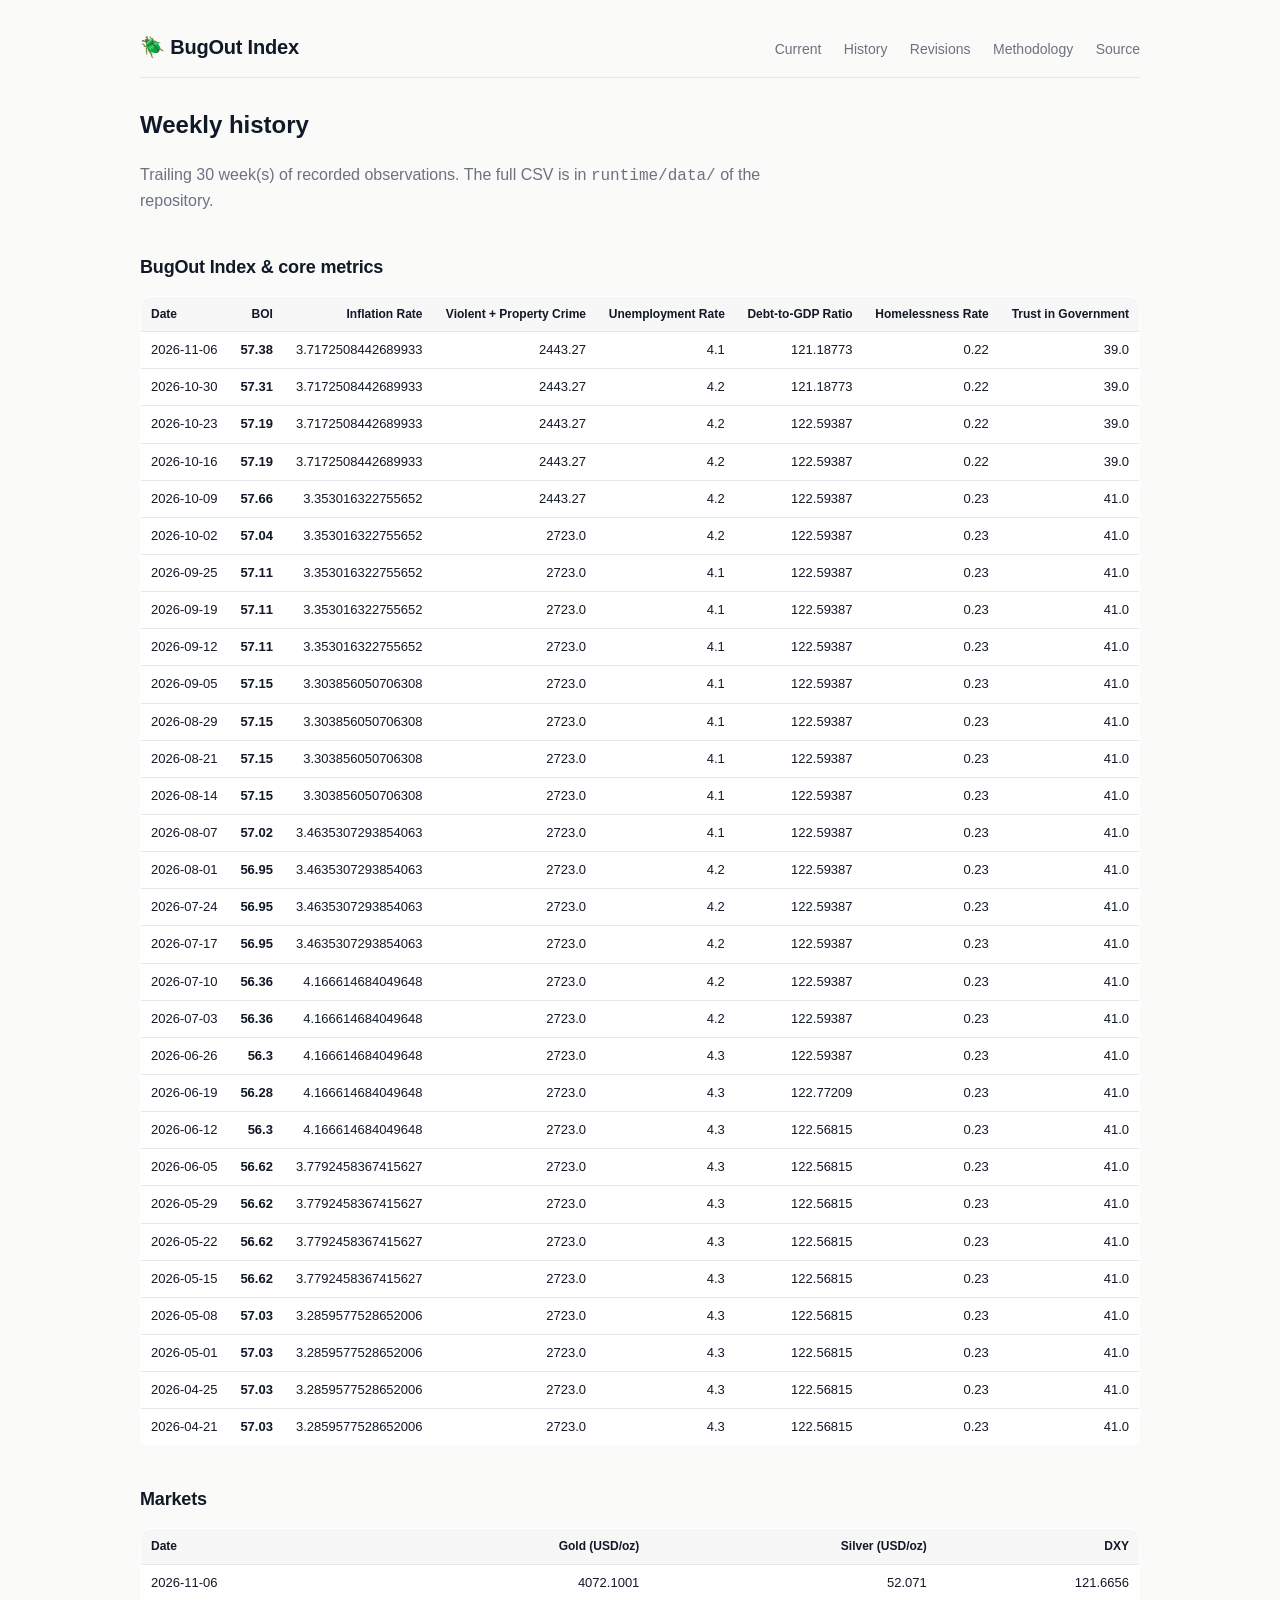
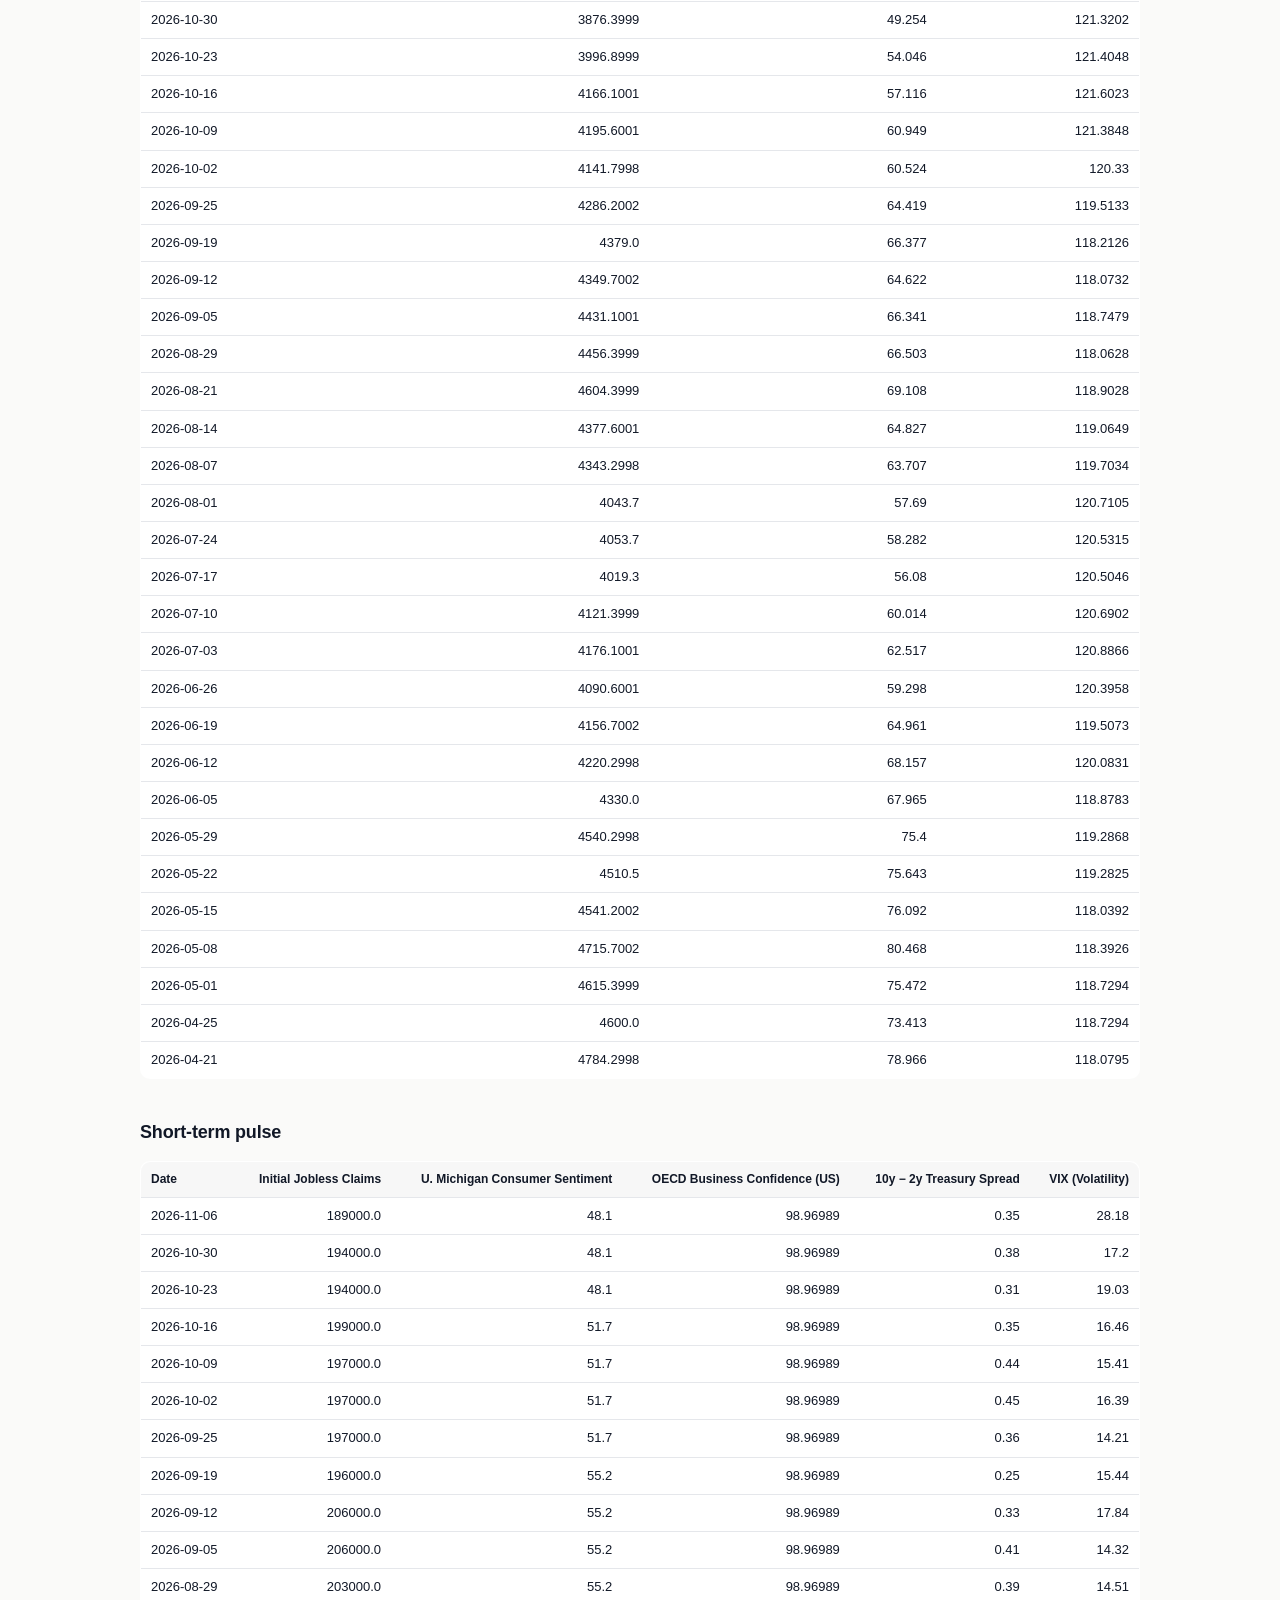
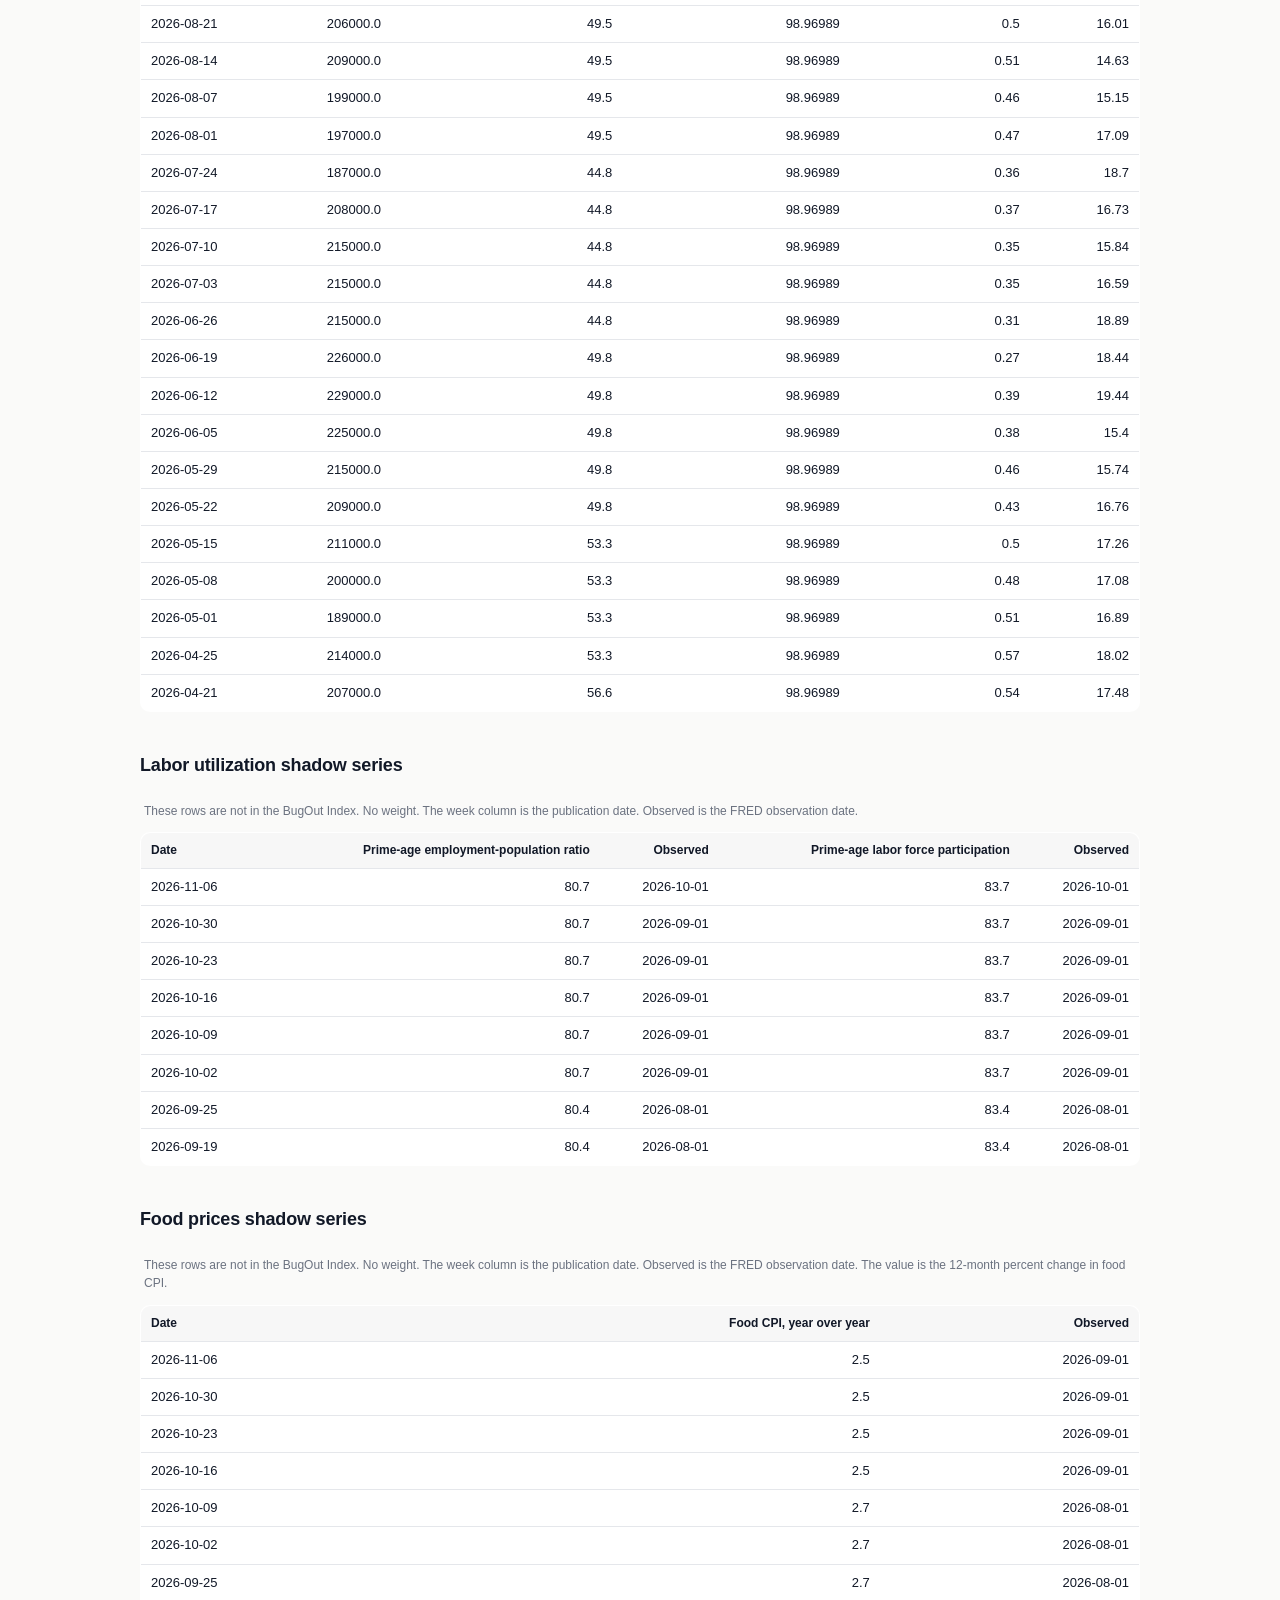
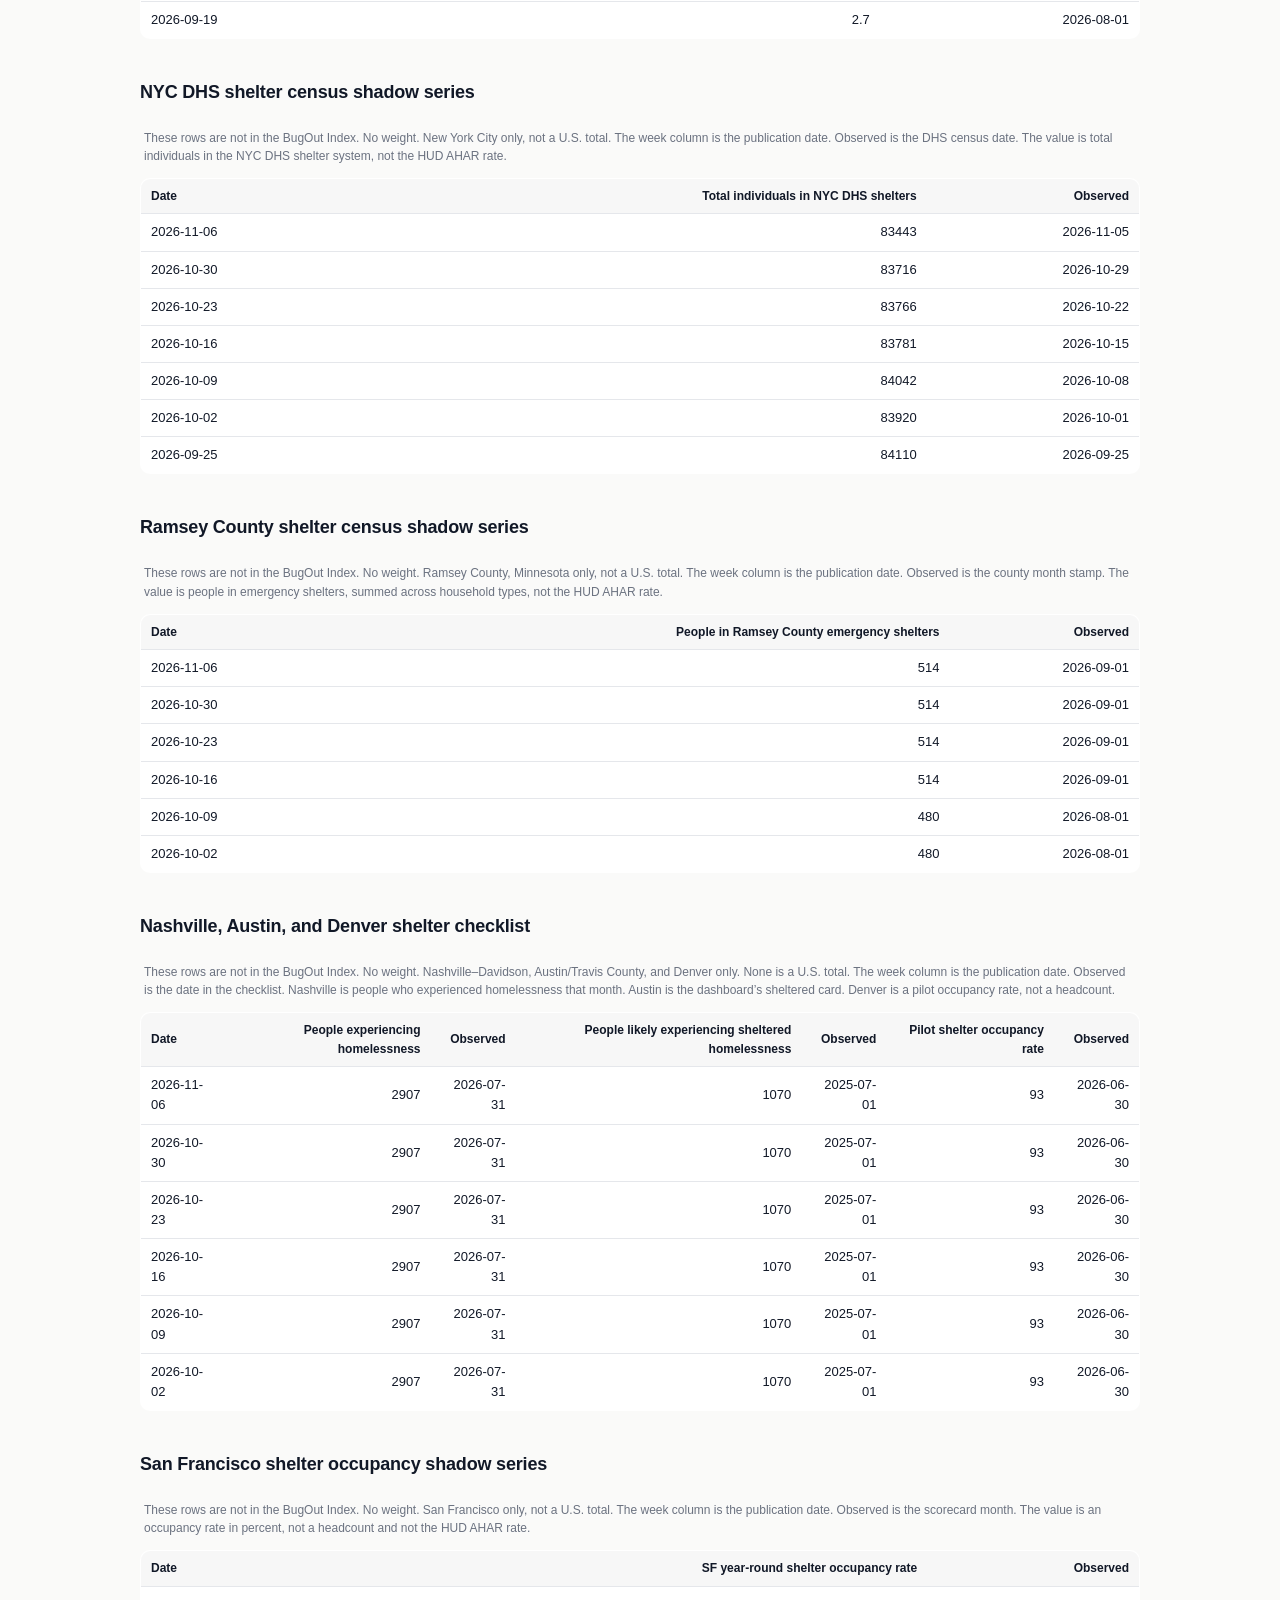
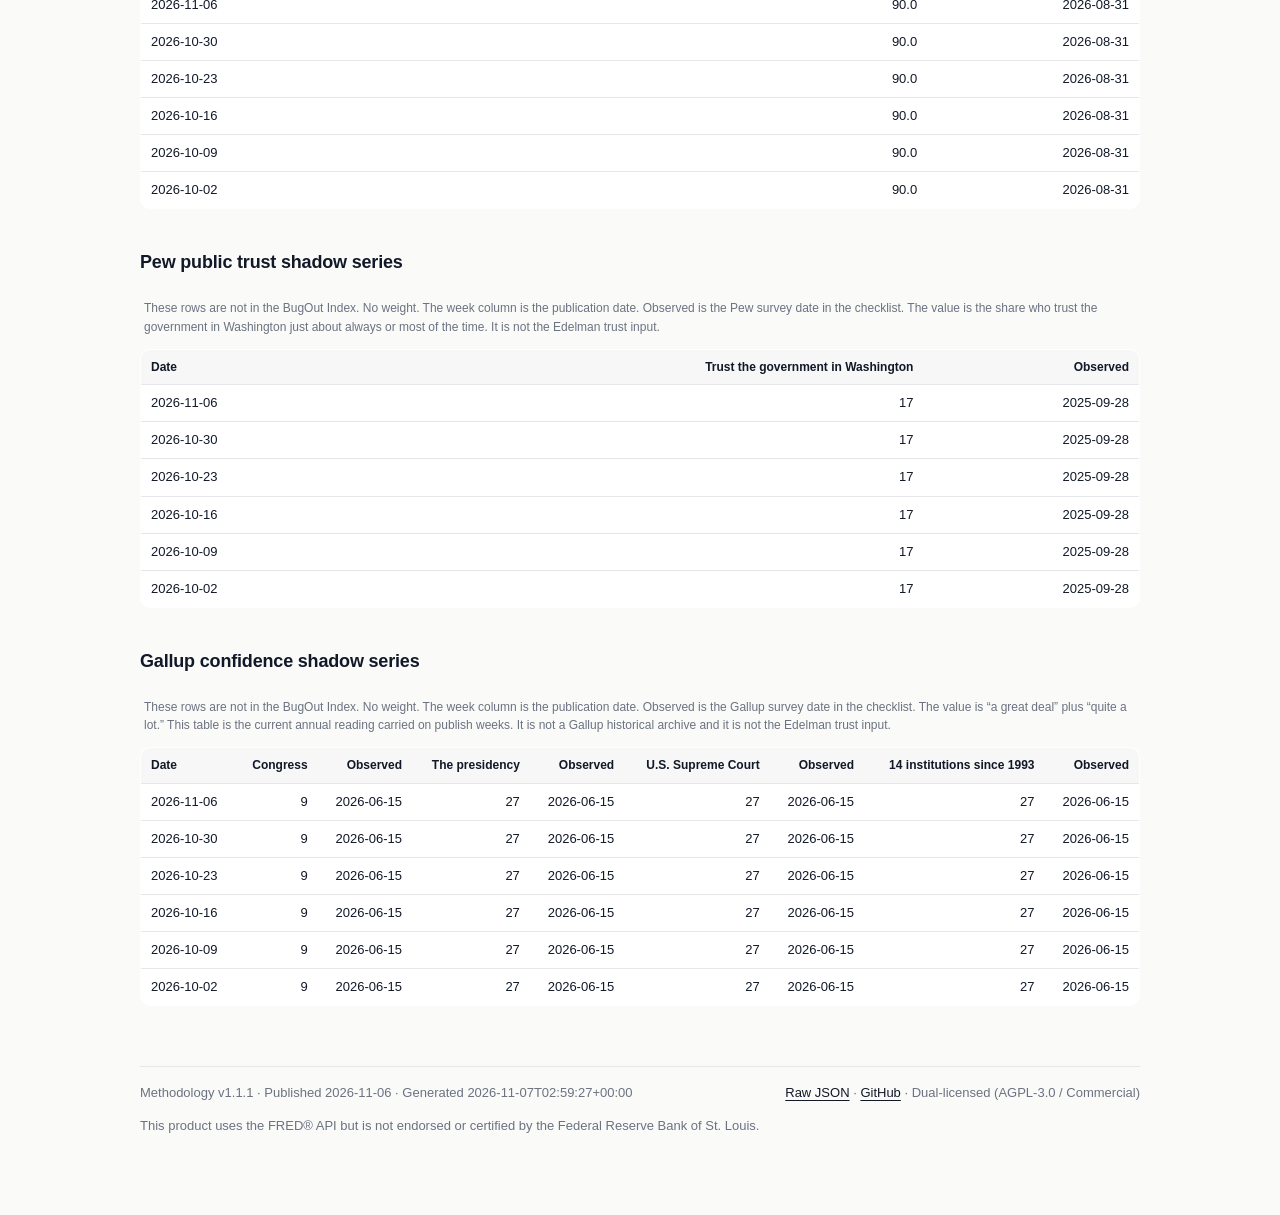
==== commit e246a742: "weekly: BugOut Index update for 2026-11-06" ====
--- a/docs/history.html
+++ b/docs/history.html
@@ -32,7 +32,7 @@
 
 <h2 style="margin-top:0">Weekly history</h2>
 <p style="color:var(--muted);max-width:70ch">
-  Trailing 29 week(s) of recorded observations. The full CSV is in
+  Trailing 30 week(s) of recorded observations. The full CSV is in
   <code>runtime/data/</code> of the repository.
 </p>
 
@@ -53,6 +53,16 @@
   </thead>
   <tbody>
       <tr>
+        <td>2026-11-06</td>
+        <td><strong>57.38</strong></td>
+          <td>3.7172508442689933</td>
+          <td>2443.27</td>
+          <td>4.1</td>
+          <td>121.18773</td>
+          <td>0.22</td>
+          <td>39.0</td>
+      </tr>
+      <tr>
         <td>2026-10-30</td>
         <td><strong>57.31</strong></td>
           <td>3.7172508442689933</td>
@@ -351,6 +361,12 @@
 <table class="hx">
   <thead><tr><th>Date</th><th>Gold (USD/oz)</th><th>Silver (USD/oz)</th><th>DXY</th></tr></thead>
   <tbody>
+      <tr>
+        <td>2026-11-06</td>
+        <td>4072.1001</td>
+        <td>52.071</td>
+        <td>121.6656</td>
+      </tr>
       <tr>
         <td>2026-10-30</td>
         <td>3876.3999</td>
@@ -544,6 +560,14 @@
   </thead>
   <tbody>
       <tr>
+        <td>2026-11-06</td>
+          <td>189000.0</td>
+          <td>48.1</td>
+          <td>98.96989</td>
+          <td>0.35</td>
+          <td>28.18</td>
+      </tr>
+      <tr>
         <td>2026-10-30</td>
           <td>194000.0</td>
           <td>48.1</td>
@@ -794,6 +818,13 @@
   </thead>
   <tbody>
       <tr>
+        <td>2026-11-06</td>
+          <td>80.7</td>
+          <td>2026-10-01</td>
+          <td>83.7</td>
+          <td>2026-10-01</td>
+      </tr>
+      <tr>
         <td>2026-10-30</td>
           <td>80.7</td>
           <td>2026-09-01</td>
@@ -859,6 +890,11 @@
   </thead>
   <tbody>
       <tr>
+        <td>2026-11-06</td>
+          <td>2.5</td>
+          <td>2026-09-01</td>
+      </tr>
+      <tr>
         <td>2026-10-30</td>
           <td>2.5</td>
           <td>2026-09-01</td>
@@ -910,6 +946,11 @@
   </thead>
   <tbody>
       <tr>
+        <td>2026-11-06</td>
+          <td>83443</td>
+          <td>2026-11-05</td>
+      </tr>
+      <tr>
         <td>2026-10-30</td>
           <td>83716</td>
           <td>2026-10-29</td>
@@ -955,6 +996,11 @@
     </tr>
   </thead>
   <tbody>
+      <tr>
+        <td>2026-11-06</td>
+          <td>514</td>
+          <td>2026-09-01</td>
+      </tr>
       <tr>
         <td>2026-10-30</td>
           <td>514</td>
@@ -1001,6 +1047,15 @@
   </thead>
   <tbody>
       <tr>
+        <td>2026-11-06</td>
+          <td>2907</td>
+          <td>2026-07-31</td>
+          <td>1070</td>
+          <td>2025-07-01</td>
+          <td>93</td>
+          <td>2026-06-30</td>
+      </tr>
+      <tr>
         <td>2026-10-30</td>
           <td>2907</td>
           <td>2026-07-31</td>
@@ -1062,6 +1117,11 @@
   </thead>
   <tbody>
       <tr>
+        <td>2026-11-06</td>
+          <td>90.0</td>
+          <td>2026-08-31</td>
+      </tr>
+      <tr>
         <td>2026-10-30</td>
           <td>90.0</td>
           <td>2026-08-31</td>
@@ -1102,6 +1162,11 @@
     </tr>
   </thead>
   <tbody>
+      <tr>
+        <td>2026-11-06</td>
+          <td>17</td>
+          <td>2025-09-28</td>
+      </tr>
       <tr>
         <td>2026-10-30</td>
           <td>17</td>
@@ -1150,6 +1215,17 @@
   </thead>
   <tbody>
       <tr>
+        <td>2026-11-06</td>
+          <td>9</td>
+          <td>2026-06-15</td>
+          <td>27</td>
+          <td>2026-06-15</td>
+          <td>27</td>
+          <td>2026-06-15</td>
+          <td>27</td>
+          <td>2026-06-15</td>
+      </tr>
+      <tr>
         <td>2026-10-30</td>
           <td>9</td>
           <td>2026-06-15</td>
@@ -1211,8 +1287,8 @@
     <footer>
       <div>
         Methodology v1.1.1 ·
-        Published 2026-10-30 ·
-        Generated 2026-10-31T02:34:37+00:00
+        Published 2026-11-06 ·
+        Generated 2026-11-07T02:59:27+00:00
       </div>
       <div>
         <a href="./data/latest.json">Raw JSON</a> ·
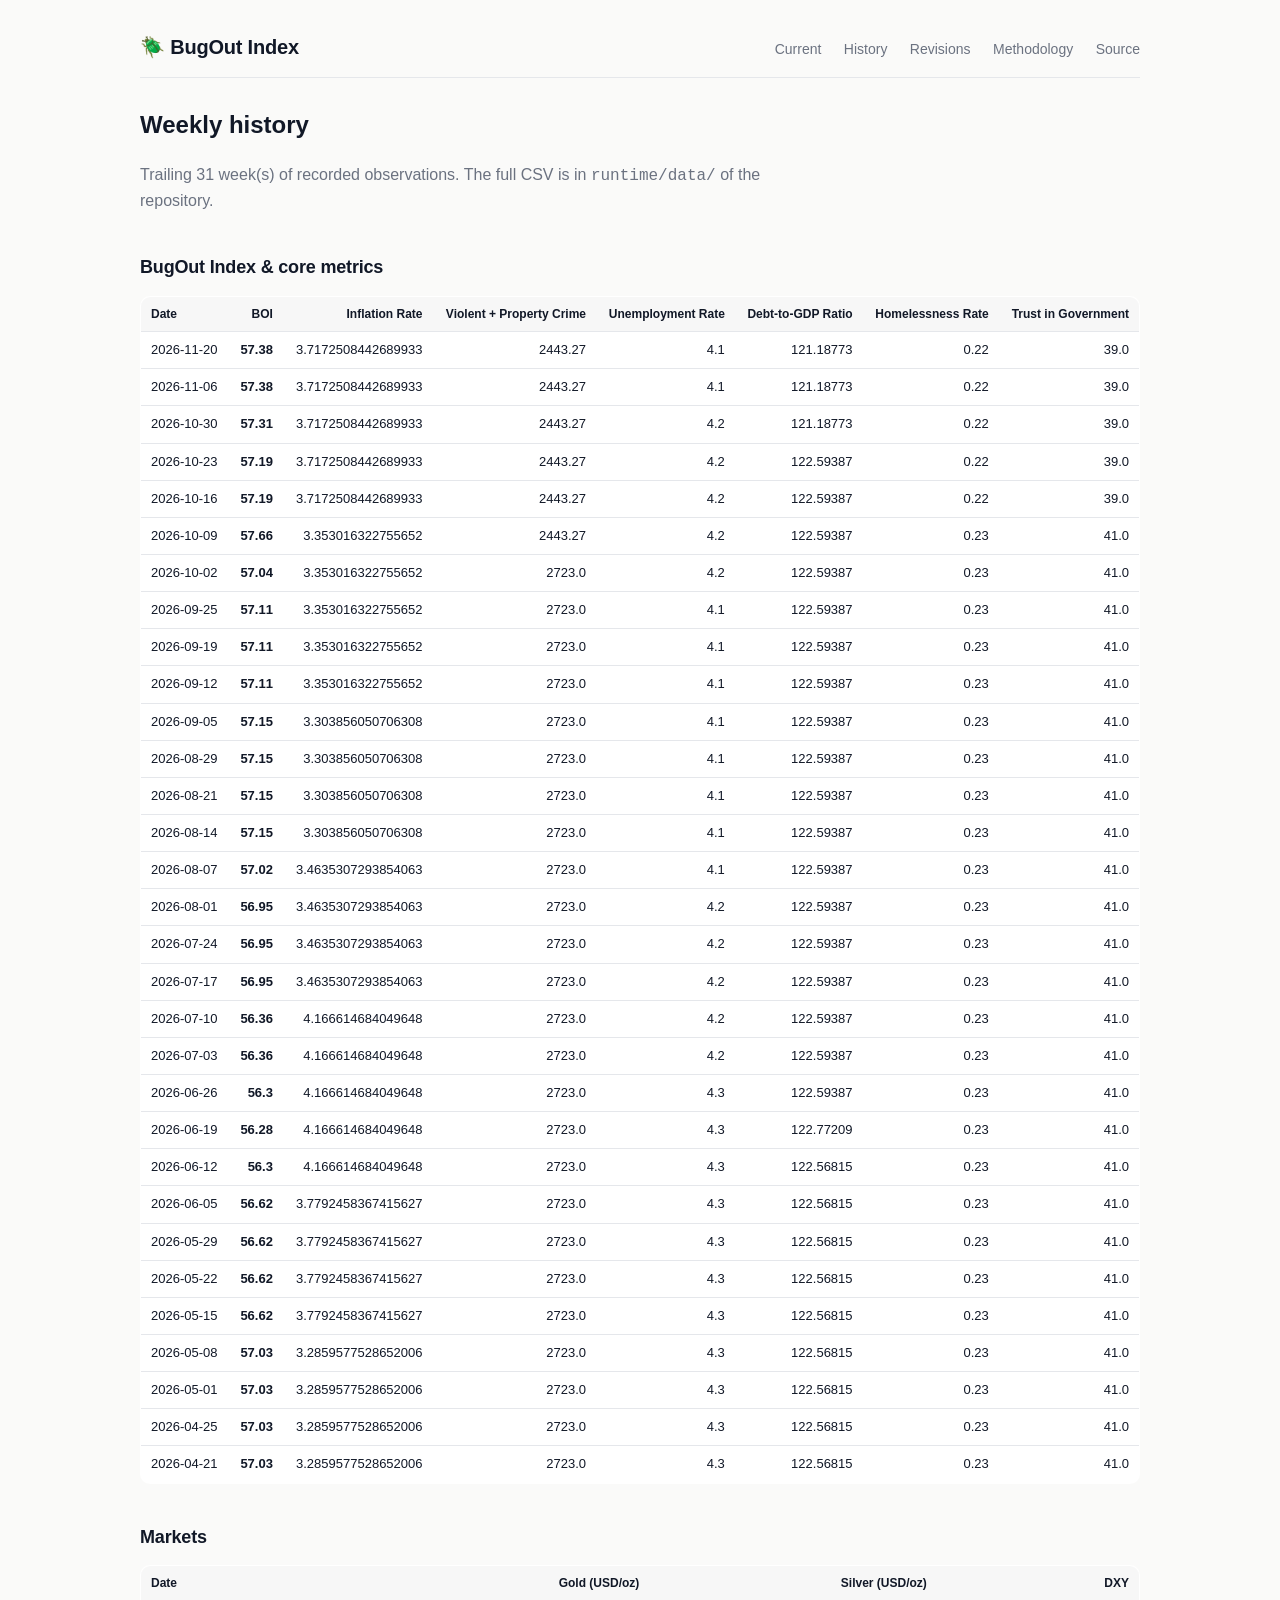
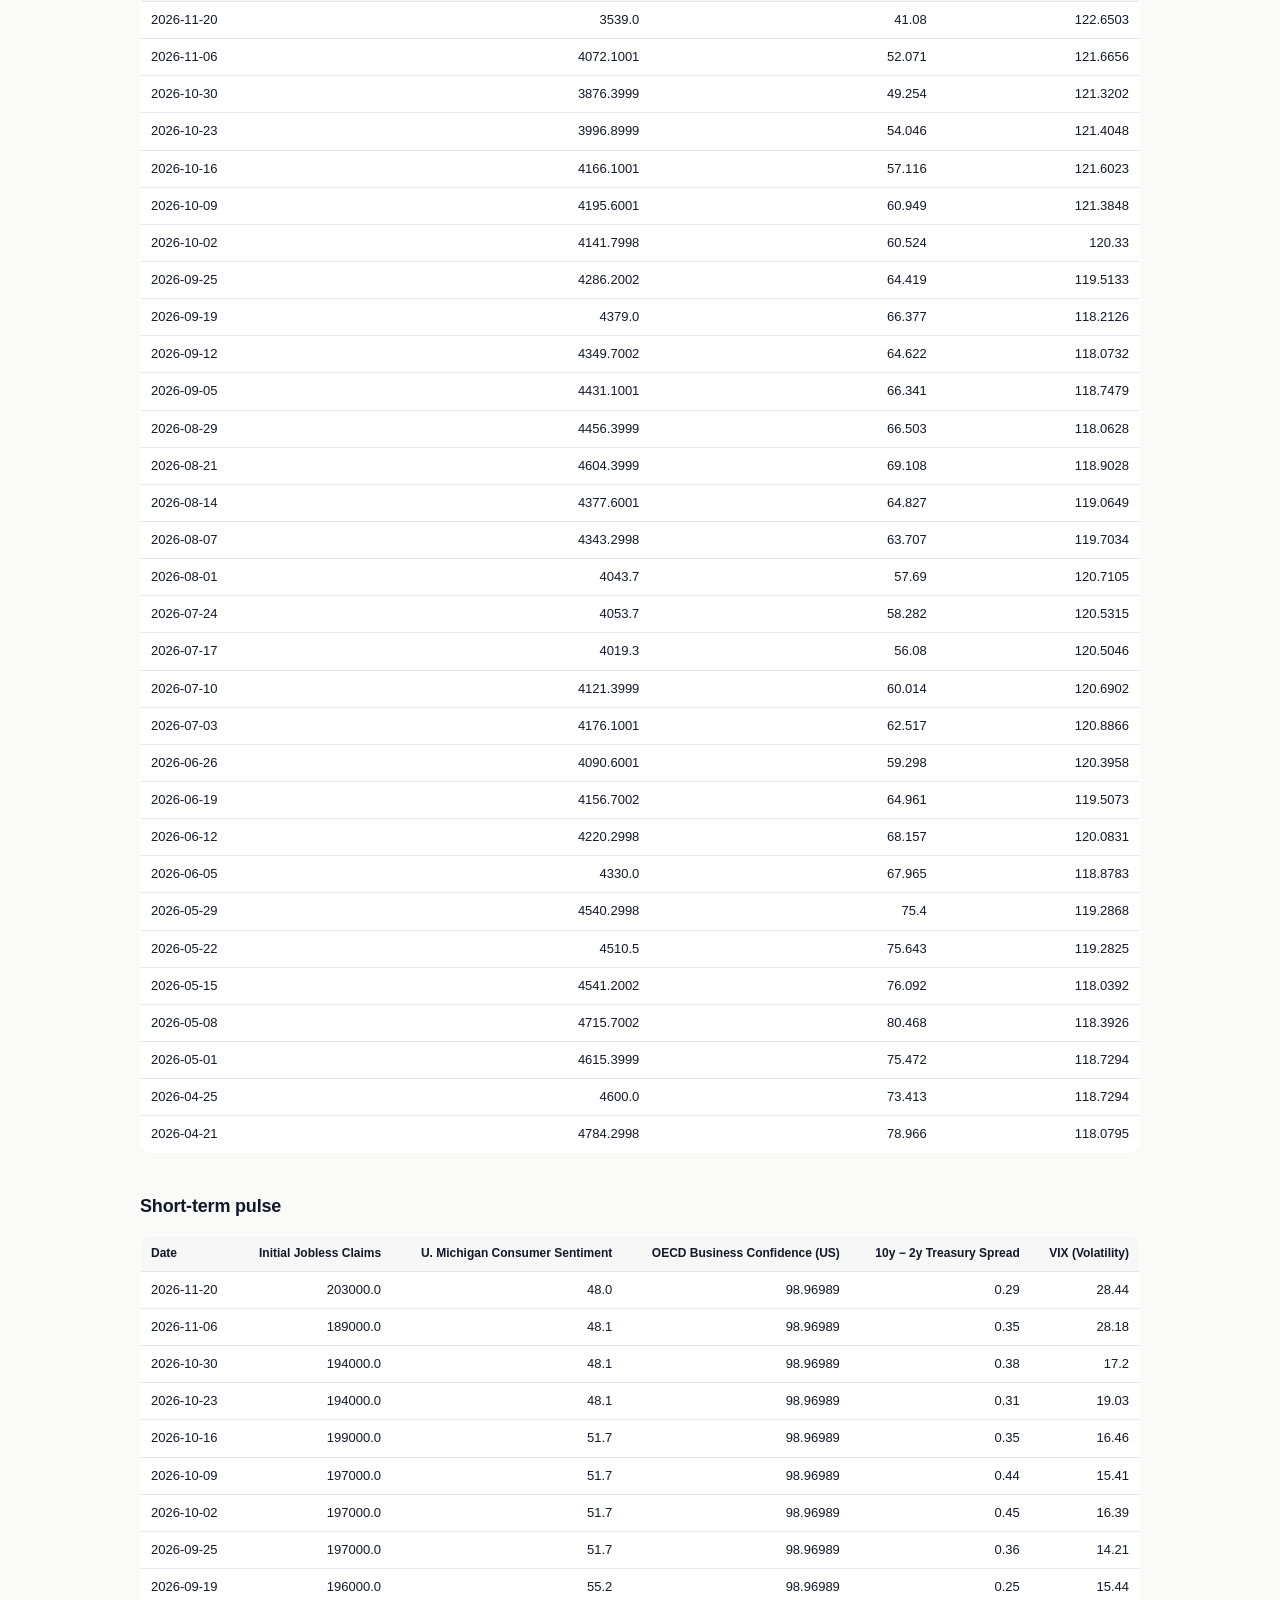
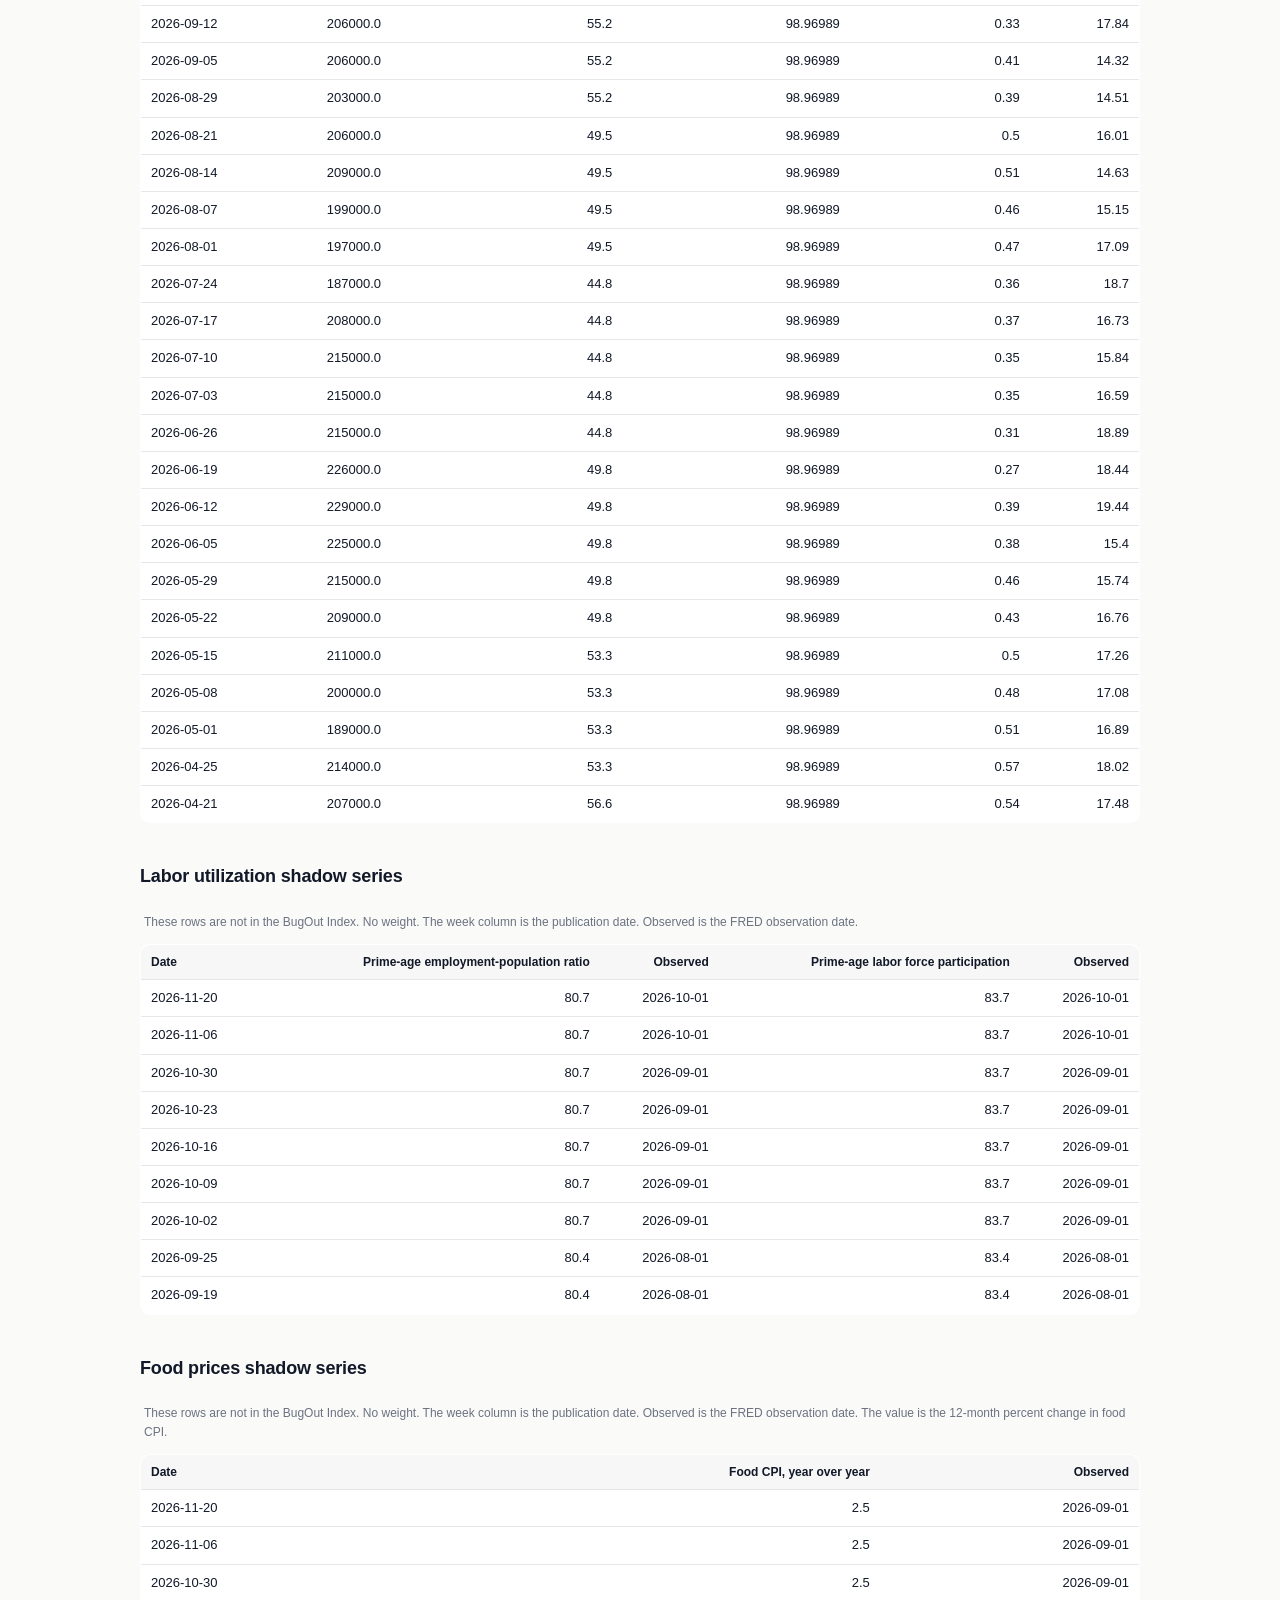
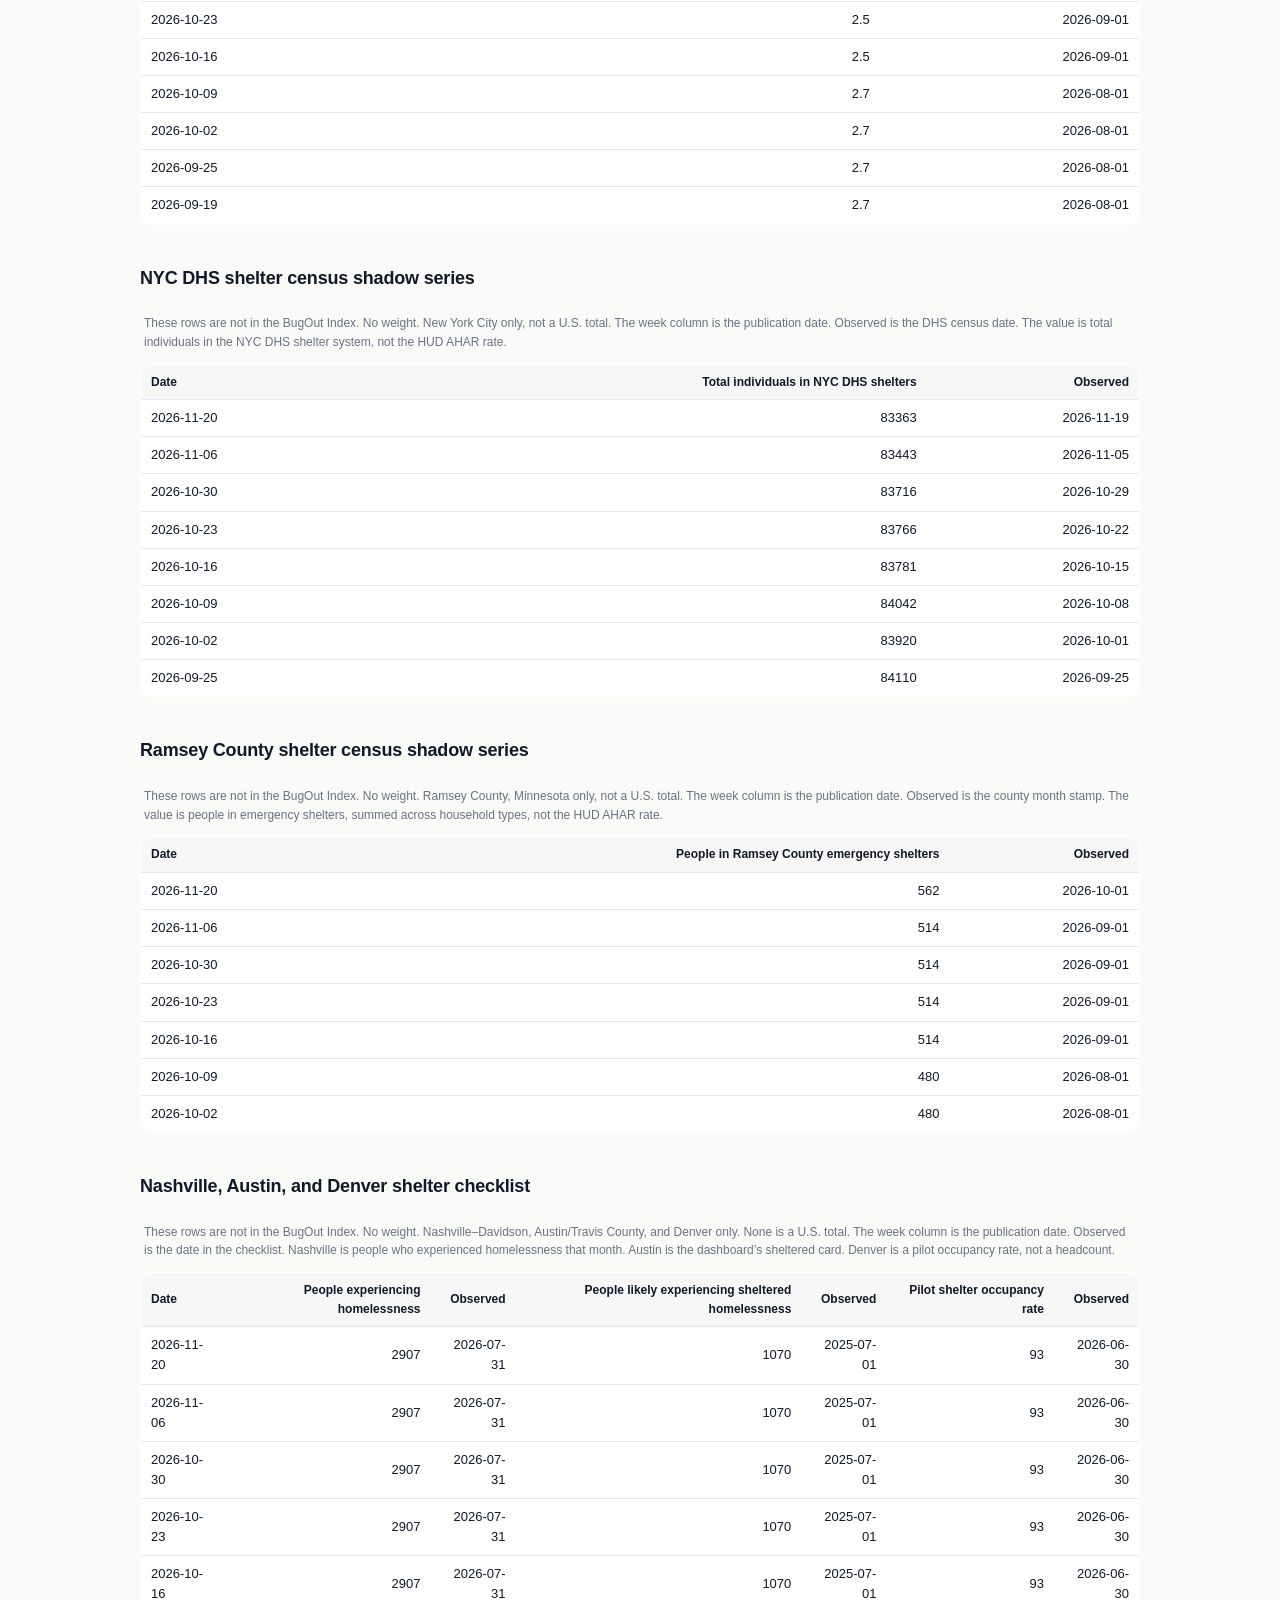
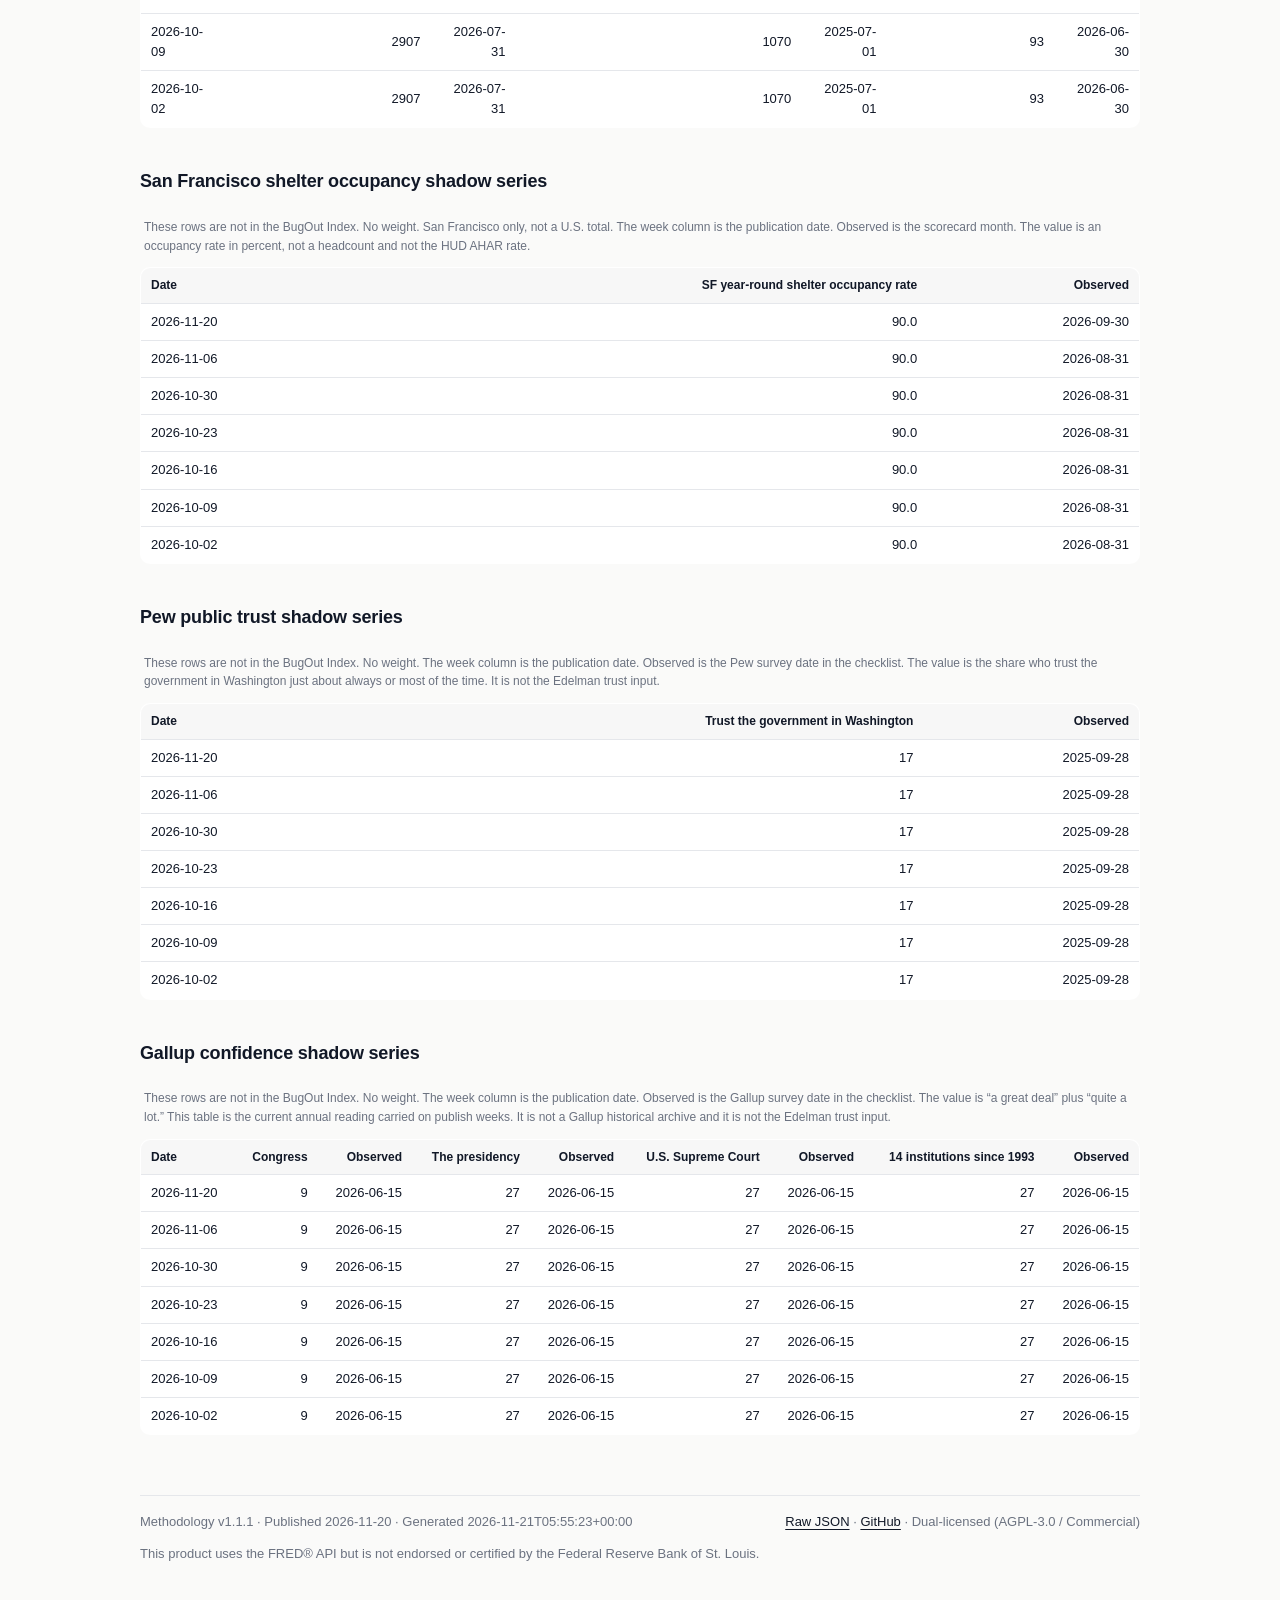
==== commit 2255c4f9: "weekly: BugOut Index update for 2026-11-20" ====
--- a/docs/history.html
+++ b/docs/history.html
@@ -32,7 +32,7 @@
 
 <h2 style="margin-top:0">Weekly history</h2>
 <p style="color:var(--muted);max-width:70ch">
-  Trailing 30 week(s) of recorded observations. The full CSV is in
+  Trailing 31 week(s) of recorded observations. The full CSV is in
   <code>runtime/data/</code> of the repository.
 </p>
 
@@ -53,6 +53,16 @@
   </thead>
   <tbody>
       <tr>
+        <td>2026-11-20</td>
+        <td><strong>57.38</strong></td>
+          <td>3.7172508442689933</td>
+          <td>2443.27</td>
+          <td>4.1</td>
+          <td>121.18773</td>
+          <td>0.22</td>
+          <td>39.0</td>
+      </tr>
+      <tr>
         <td>2026-11-06</td>
         <td><strong>57.38</strong></td>
           <td>3.7172508442689933</td>
@@ -361,6 +371,12 @@
 <table class="hx">
   <thead><tr><th>Date</th><th>Gold (USD/oz)</th><th>Silver (USD/oz)</th><th>DXY</th></tr></thead>
   <tbody>
+      <tr>
+        <td>2026-11-20</td>
+        <td>3539.0</td>
+        <td>41.08</td>
+        <td>122.6503</td>
+      </tr>
       <tr>
         <td>2026-11-06</td>
         <td>4072.1001</td>
@@ -560,6 +576,14 @@
   </thead>
   <tbody>
       <tr>
+        <td>2026-11-20</td>
+          <td>203000.0</td>
+          <td>48.0</td>
+          <td>98.96989</td>
+          <td>0.29</td>
+          <td>28.44</td>
+      </tr>
+      <tr>
         <td>2026-11-06</td>
           <td>189000.0</td>
           <td>48.1</td>
@@ -818,6 +842,13 @@
   </thead>
   <tbody>
       <tr>
+        <td>2026-11-20</td>
+          <td>80.7</td>
+          <td>2026-10-01</td>
+          <td>83.7</td>
+          <td>2026-10-01</td>
+      </tr>
+      <tr>
         <td>2026-11-06</td>
           <td>80.7</td>
           <td>2026-10-01</td>
@@ -890,6 +921,11 @@
   </thead>
   <tbody>
       <tr>
+        <td>2026-11-20</td>
+          <td>2.5</td>
+          <td>2026-09-01</td>
+      </tr>
+      <tr>
         <td>2026-11-06</td>
           <td>2.5</td>
           <td>2026-09-01</td>
@@ -946,6 +982,11 @@
   </thead>
   <tbody>
       <tr>
+        <td>2026-11-20</td>
+          <td>83363</td>
+          <td>2026-11-19</td>
+      </tr>
+      <tr>
         <td>2026-11-06</td>
           <td>83443</td>
           <td>2026-11-05</td>
@@ -996,6 +1037,11 @@
     </tr>
   </thead>
   <tbody>
+      <tr>
+        <td>2026-11-20</td>
+          <td>562</td>
+          <td>2026-10-01</td>
+      </tr>
       <tr>
         <td>2026-11-06</td>
           <td>514</td>
@@ -1047,6 +1093,15 @@
   </thead>
   <tbody>
       <tr>
+        <td>2026-11-20</td>
+          <td>2907</td>
+          <td>2026-07-31</td>
+          <td>1070</td>
+          <td>2025-07-01</td>
+          <td>93</td>
+          <td>2026-06-30</td>
+      </tr>
+      <tr>
         <td>2026-11-06</td>
           <td>2907</td>
           <td>2026-07-31</td>
@@ -1117,6 +1172,11 @@
   </thead>
   <tbody>
       <tr>
+        <td>2026-11-20</td>
+          <td>90.0</td>
+          <td>2026-09-30</td>
+      </tr>
+      <tr>
         <td>2026-11-06</td>
           <td>90.0</td>
           <td>2026-08-31</td>
@@ -1162,6 +1222,11 @@
     </tr>
   </thead>
   <tbody>
+      <tr>
+        <td>2026-11-20</td>
+          <td>17</td>
+          <td>2025-09-28</td>
+      </tr>
       <tr>
         <td>2026-11-06</td>
           <td>17</td>
@@ -1215,6 +1280,17 @@
   </thead>
   <tbody>
       <tr>
+        <td>2026-11-20</td>
+          <td>9</td>
+          <td>2026-06-15</td>
+          <td>27</td>
+          <td>2026-06-15</td>
+          <td>27</td>
+          <td>2026-06-15</td>
+          <td>27</td>
+          <td>2026-06-15</td>
+      </tr>
+      <tr>
         <td>2026-11-06</td>
           <td>9</td>
           <td>2026-06-15</td>
@@ -1287,8 +1363,8 @@
     <footer>
       <div>
         Methodology v1.1.1 ·
-        Published 2026-11-06 ·
-        Generated 2026-11-07T02:59:27+00:00
+        Published 2026-11-20 ·
+        Generated 2026-11-21T05:55:23+00:00
       </div>
       <div>
         <a href="./data/latest.json">Raw JSON</a> ·
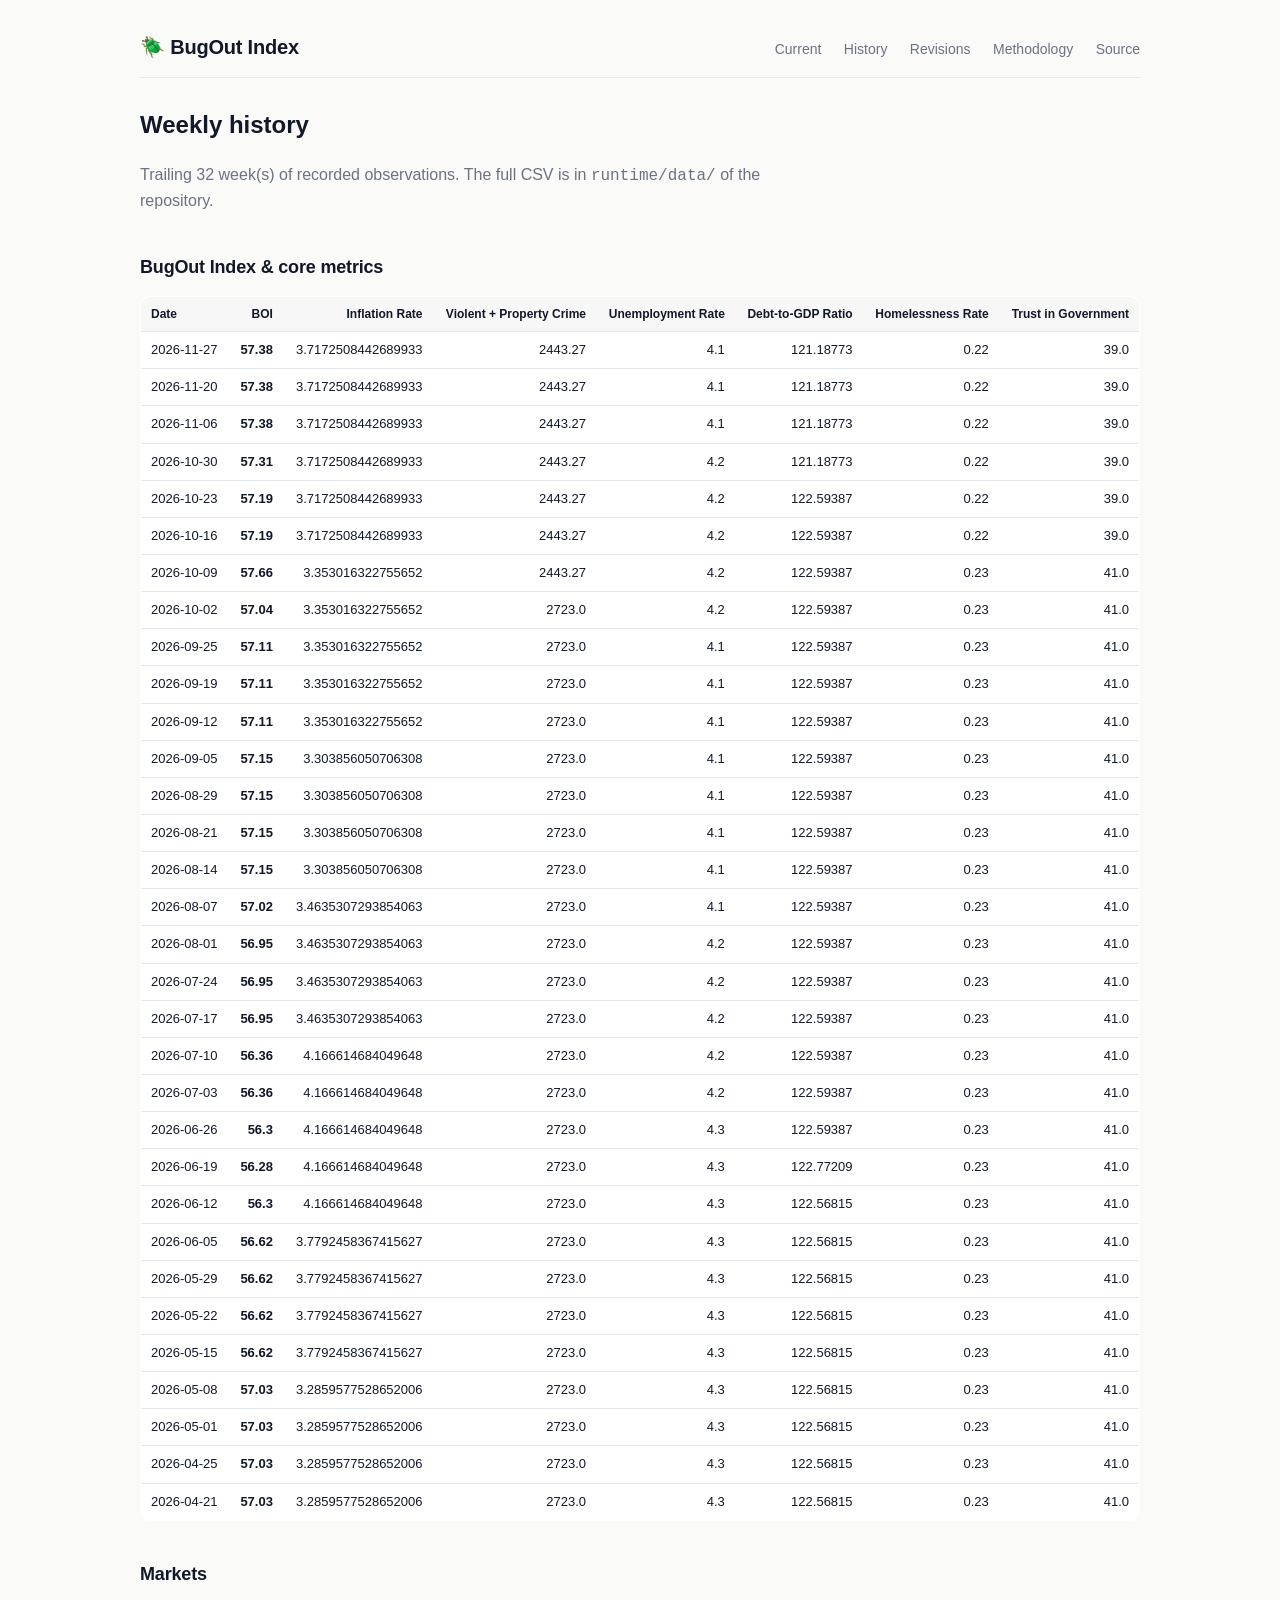
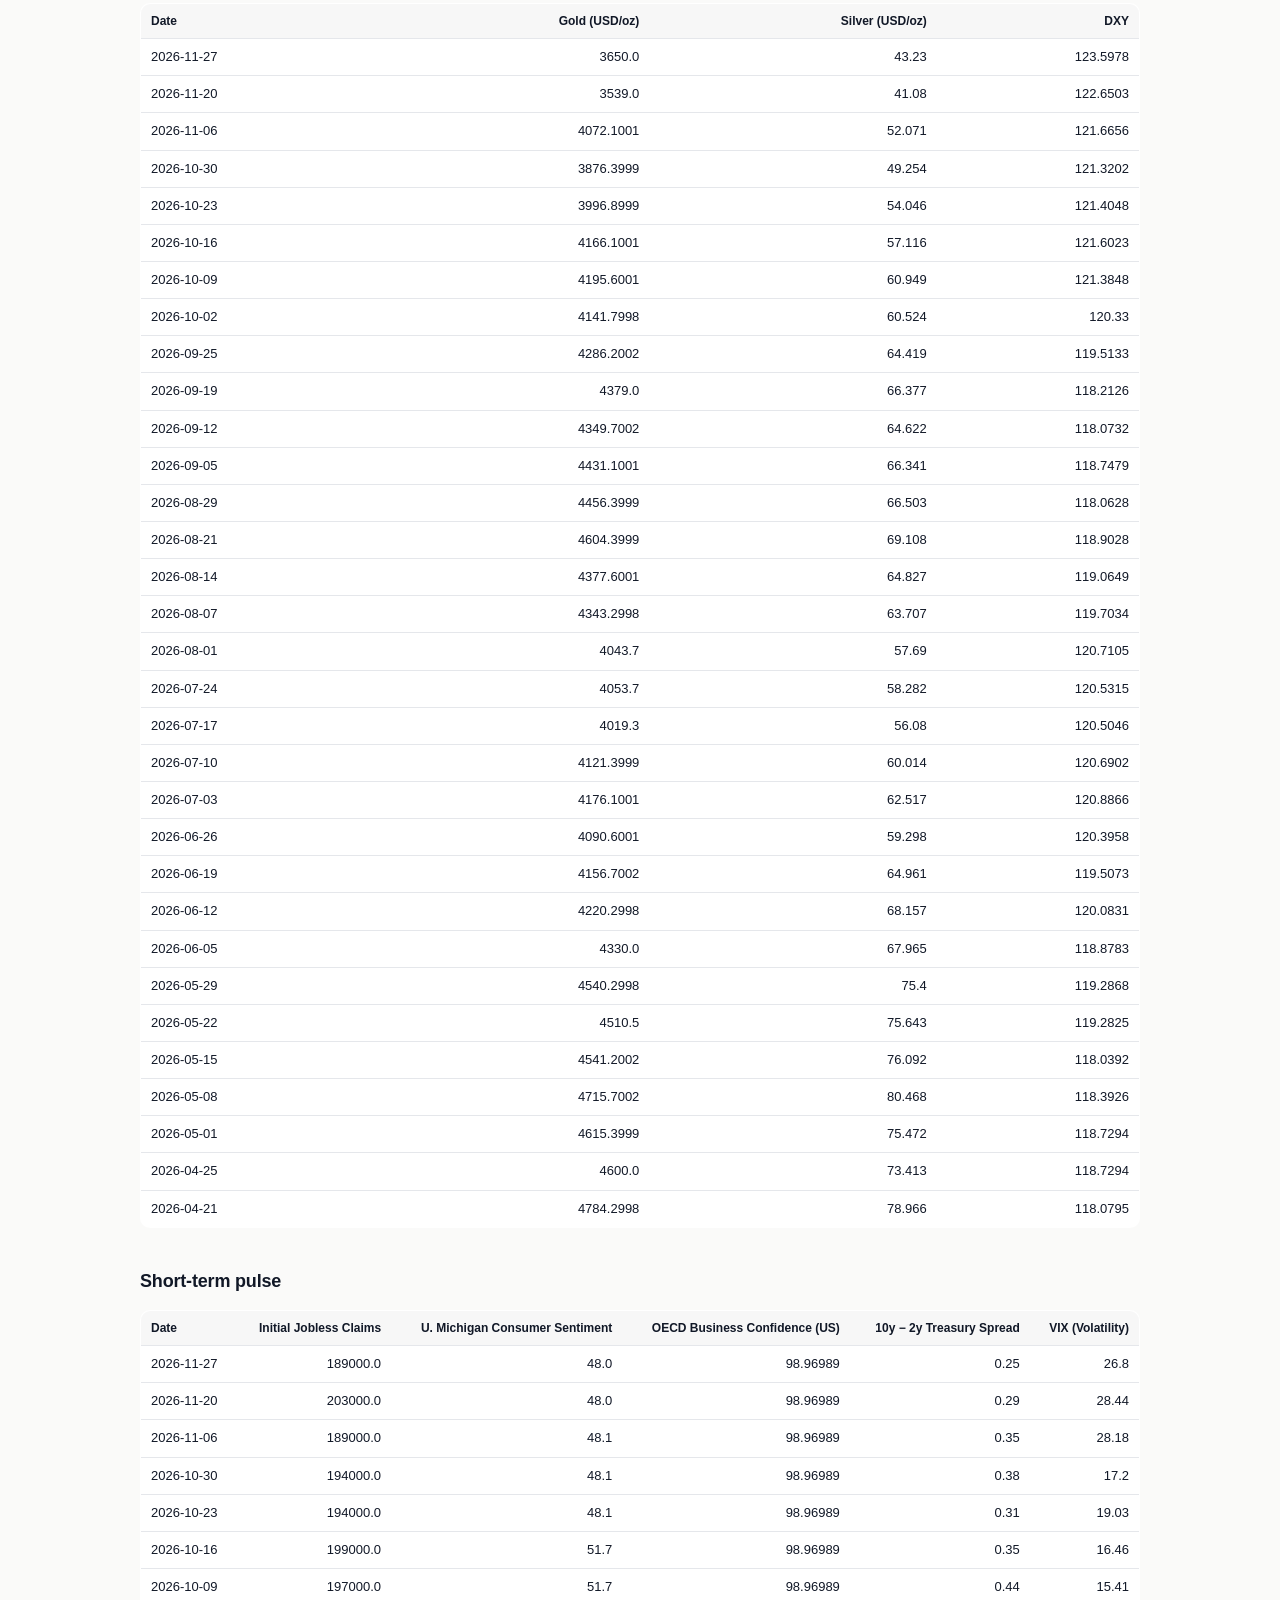
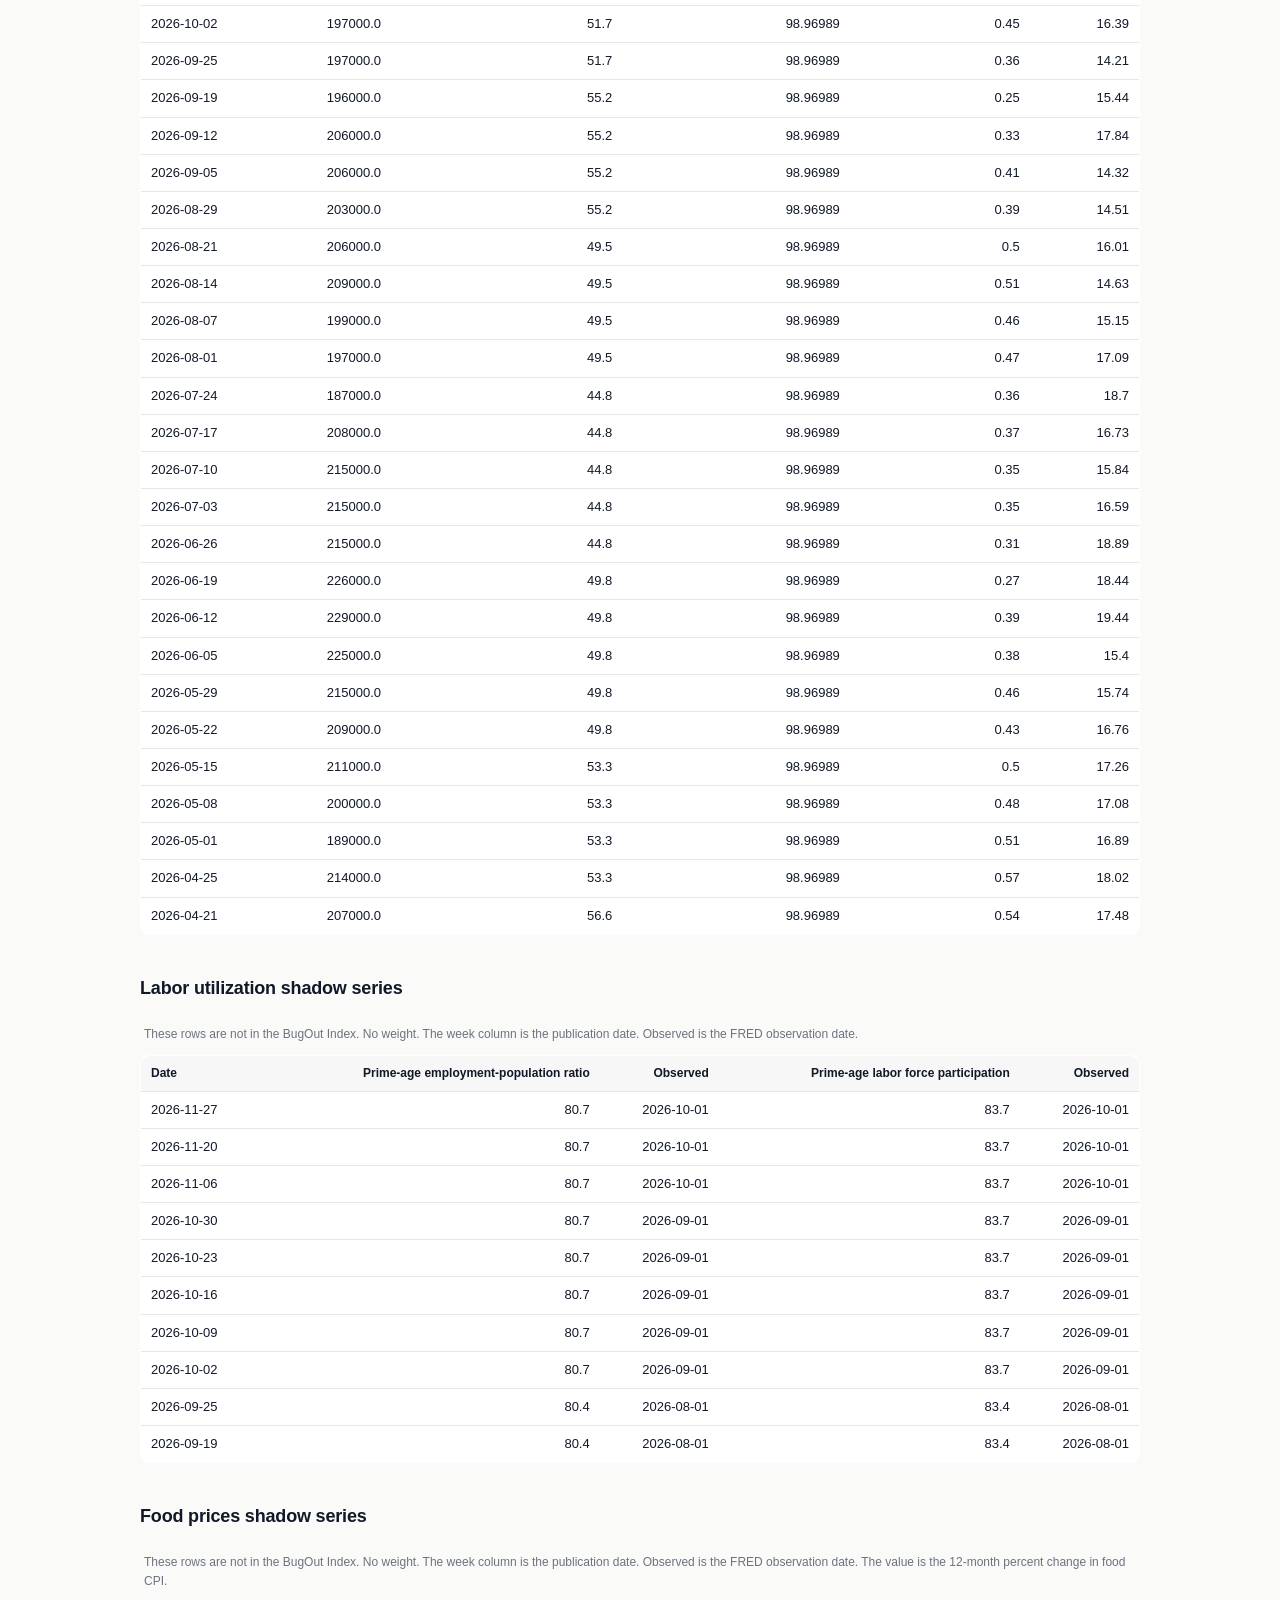
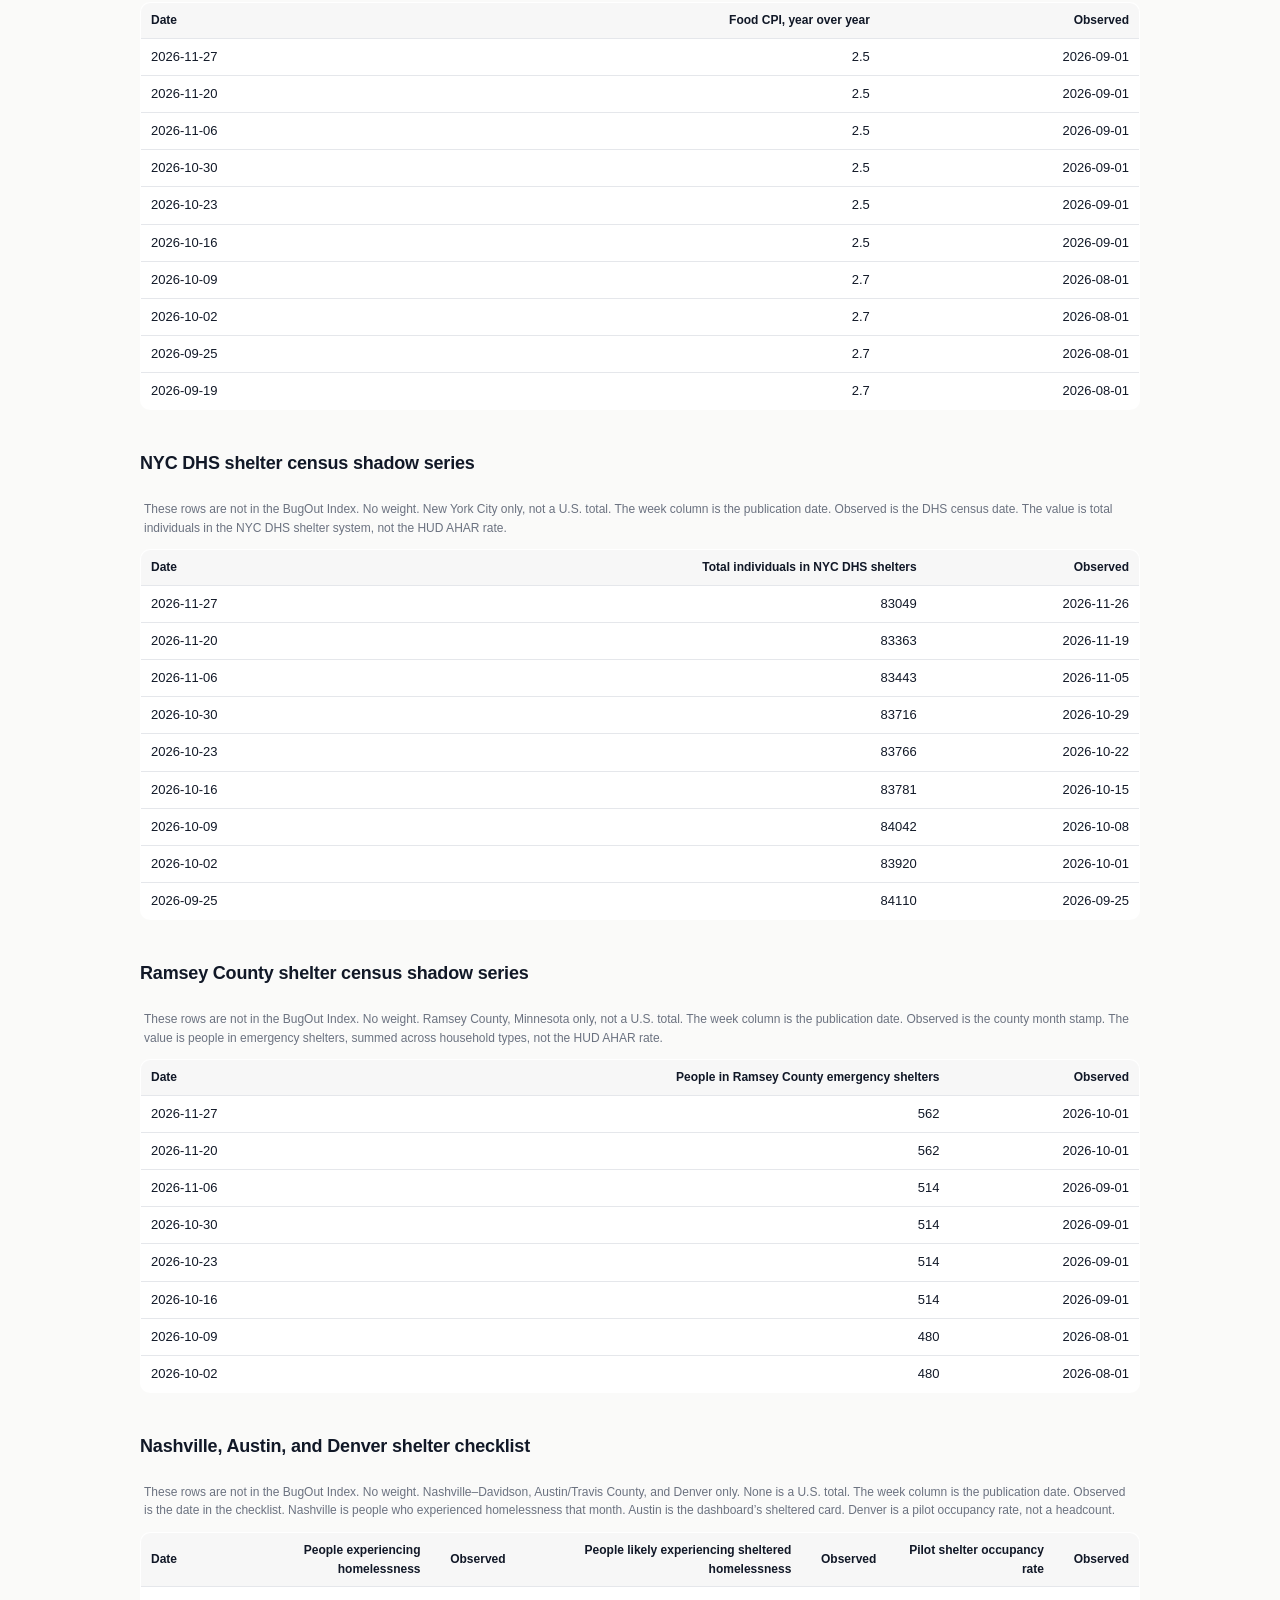
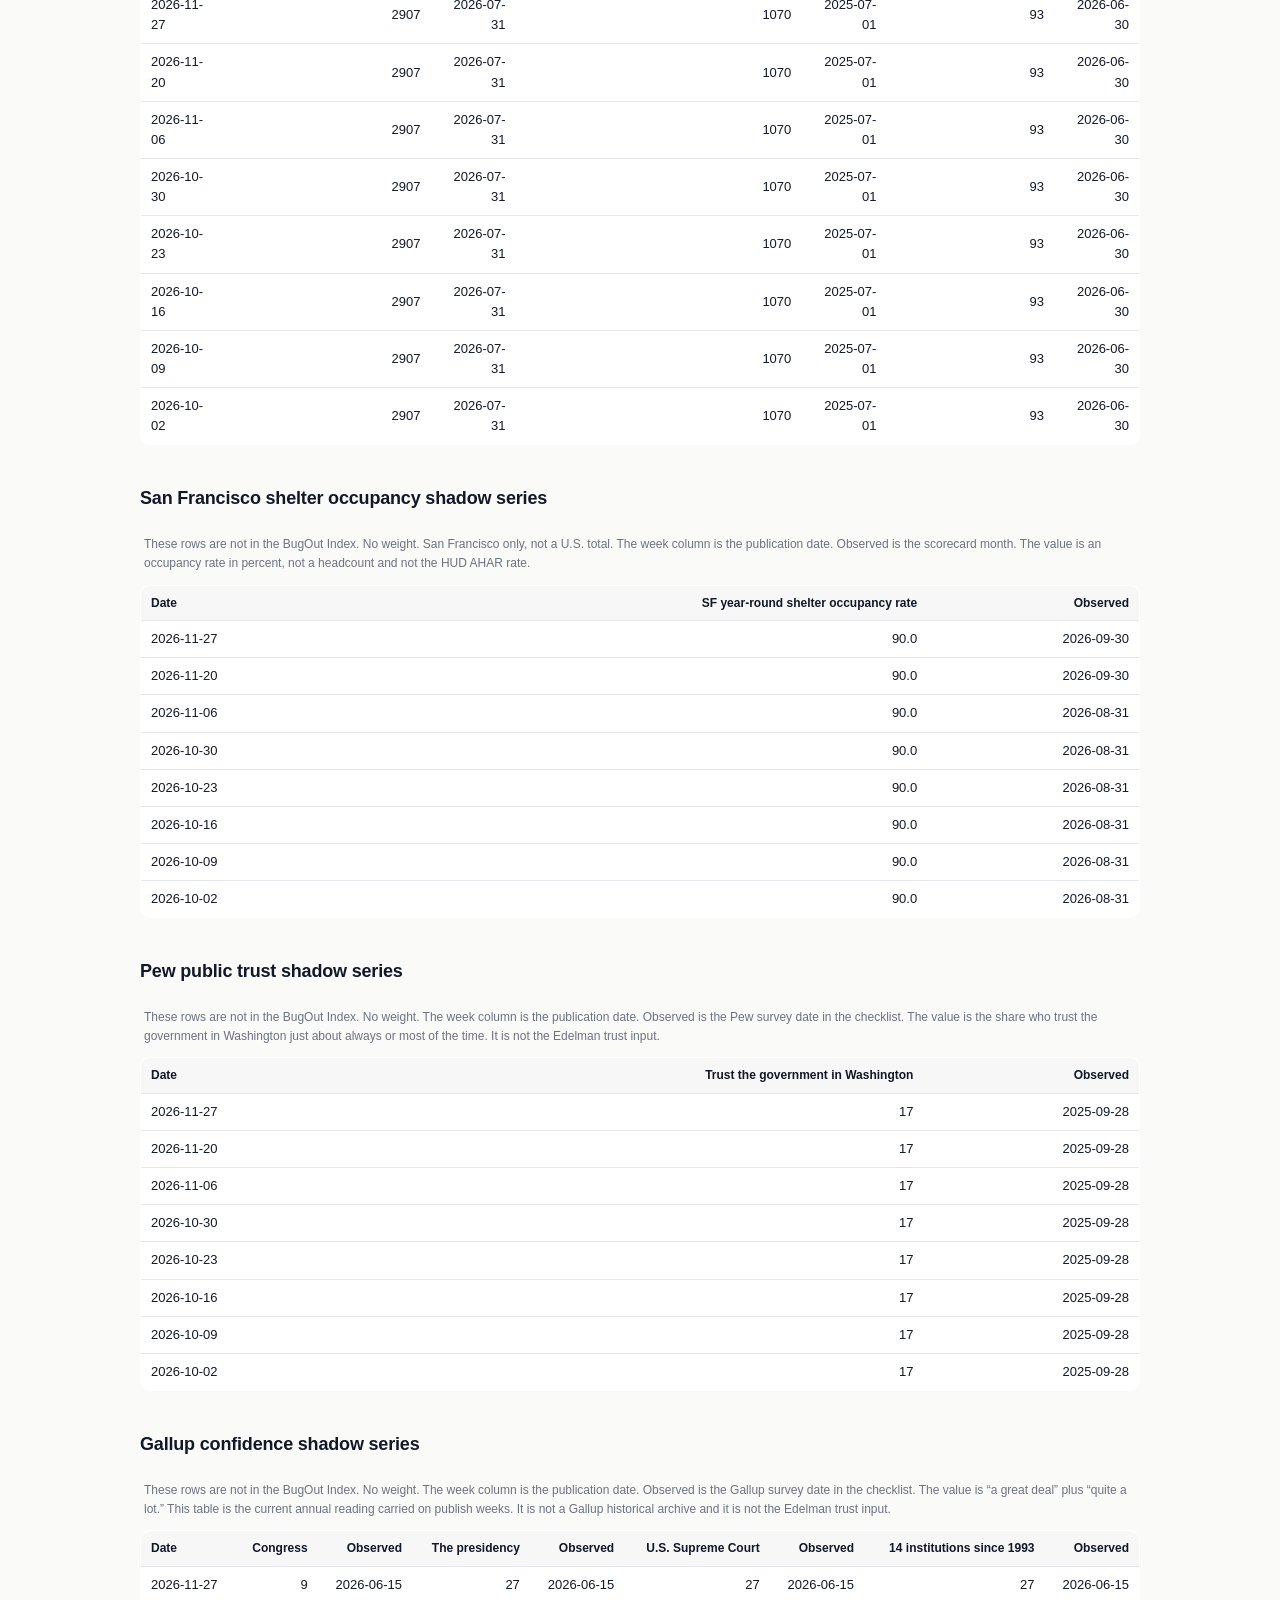
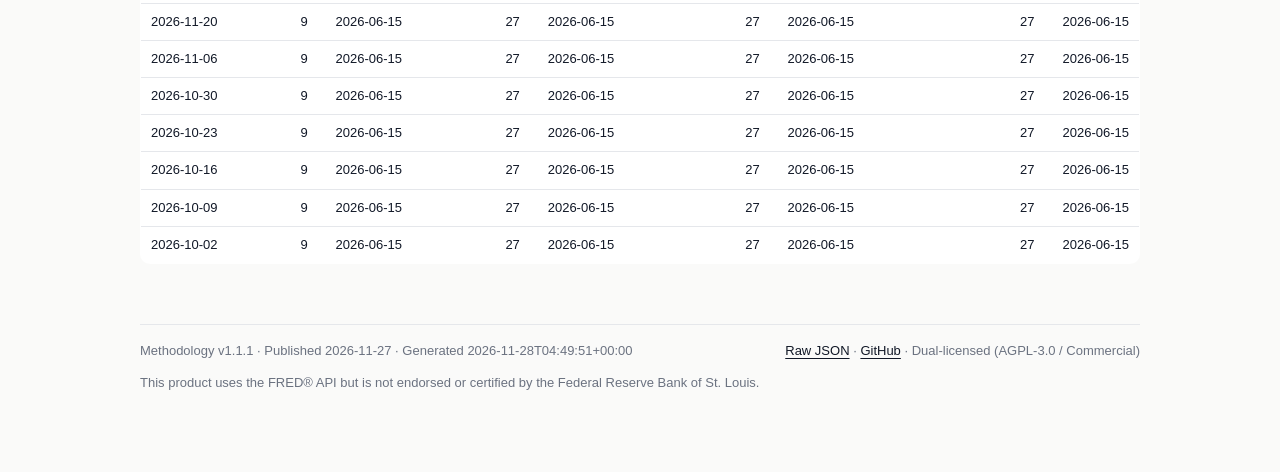
==== commit 7646d05b: "weekly: BugOut Index update for 2026-11-27" ====
--- a/docs/history.html
+++ b/docs/history.html
@@ -32,7 +32,7 @@
 
 <h2 style="margin-top:0">Weekly history</h2>
 <p style="color:var(--muted);max-width:70ch">
-  Trailing 31 week(s) of recorded observations. The full CSV is in
+  Trailing 32 week(s) of recorded observations. The full CSV is in
   <code>runtime/data/</code> of the repository.
 </p>
 
@@ -53,6 +53,16 @@
   </thead>
   <tbody>
       <tr>
+        <td>2026-11-27</td>
+        <td><strong>57.38</strong></td>
+          <td>3.7172508442689933</td>
+          <td>2443.27</td>
+          <td>4.1</td>
+          <td>121.18773</td>
+          <td>0.22</td>
+          <td>39.0</td>
+      </tr>
+      <tr>
         <td>2026-11-20</td>
         <td><strong>57.38</strong></td>
           <td>3.7172508442689933</td>
@@ -371,6 +381,12 @@
 <table class="hx">
   <thead><tr><th>Date</th><th>Gold (USD/oz)</th><th>Silver (USD/oz)</th><th>DXY</th></tr></thead>
   <tbody>
+      <tr>
+        <td>2026-11-27</td>
+        <td>3650.0</td>
+        <td>43.23</td>
+        <td>123.5978</td>
+      </tr>
       <tr>
         <td>2026-11-20</td>
         <td>3539.0</td>
@@ -576,6 +592,14 @@
   </thead>
   <tbody>
       <tr>
+        <td>2026-11-27</td>
+          <td>189000.0</td>
+          <td>48.0</td>
+          <td>98.96989</td>
+          <td>0.25</td>
+          <td>26.8</td>
+      </tr>
+      <tr>
         <td>2026-11-20</td>
           <td>203000.0</td>
           <td>48.0</td>
@@ -842,6 +866,13 @@
   </thead>
   <tbody>
       <tr>
+        <td>2026-11-27</td>
+          <td>80.7</td>
+          <td>2026-10-01</td>
+          <td>83.7</td>
+          <td>2026-10-01</td>
+      </tr>
+      <tr>
         <td>2026-11-20</td>
           <td>80.7</td>
           <td>2026-10-01</td>
@@ -921,6 +952,11 @@
   </thead>
   <tbody>
       <tr>
+        <td>2026-11-27</td>
+          <td>2.5</td>
+          <td>2026-09-01</td>
+      </tr>
+      <tr>
         <td>2026-11-20</td>
           <td>2.5</td>
           <td>2026-09-01</td>
@@ -982,6 +1018,11 @@
   </thead>
   <tbody>
       <tr>
+        <td>2026-11-27</td>
+          <td>83049</td>
+          <td>2026-11-26</td>
+      </tr>
+      <tr>
         <td>2026-11-20</td>
           <td>83363</td>
           <td>2026-11-19</td>
@@ -1037,6 +1078,11 @@
     </tr>
   </thead>
   <tbody>
+      <tr>
+        <td>2026-11-27</td>
+          <td>562</td>
+          <td>2026-10-01</td>
+      </tr>
       <tr>
         <td>2026-11-20</td>
           <td>562</td>
@@ -1093,6 +1139,15 @@
   </thead>
   <tbody>
       <tr>
+        <td>2026-11-27</td>
+          <td>2907</td>
+          <td>2026-07-31</td>
+          <td>1070</td>
+          <td>2025-07-01</td>
+          <td>93</td>
+          <td>2026-06-30</td>
+      </tr>
+      <tr>
         <td>2026-11-20</td>
           <td>2907</td>
           <td>2026-07-31</td>
@@ -1172,6 +1227,11 @@
   </thead>
   <tbody>
       <tr>
+        <td>2026-11-27</td>
+          <td>90.0</td>
+          <td>2026-09-30</td>
+      </tr>
+      <tr>
         <td>2026-11-20</td>
           <td>90.0</td>
           <td>2026-09-30</td>
@@ -1222,6 +1282,11 @@
     </tr>
   </thead>
   <tbody>
+      <tr>
+        <td>2026-11-27</td>
+          <td>17</td>
+          <td>2025-09-28</td>
+      </tr>
       <tr>
         <td>2026-11-20</td>
           <td>17</td>
@@ -1280,6 +1345,17 @@
   </thead>
   <tbody>
       <tr>
+        <td>2026-11-27</td>
+          <td>9</td>
+          <td>2026-06-15</td>
+          <td>27</td>
+          <td>2026-06-15</td>
+          <td>27</td>
+          <td>2026-06-15</td>
+          <td>27</td>
+          <td>2026-06-15</td>
+      </tr>
+      <tr>
         <td>2026-11-20</td>
           <td>9</td>
           <td>2026-06-15</td>
@@ -1363,8 +1439,8 @@
     <footer>
       <div>
         Methodology v1.1.1 ·
-        Published 2026-11-20 ·
-        Generated 2026-11-21T05:55:23+00:00
+        Published 2026-11-27 ·
+        Generated 2026-11-28T04:49:51+00:00
       </div>
       <div>
         <a href="./data/latest.json">Raw JSON</a> ·
